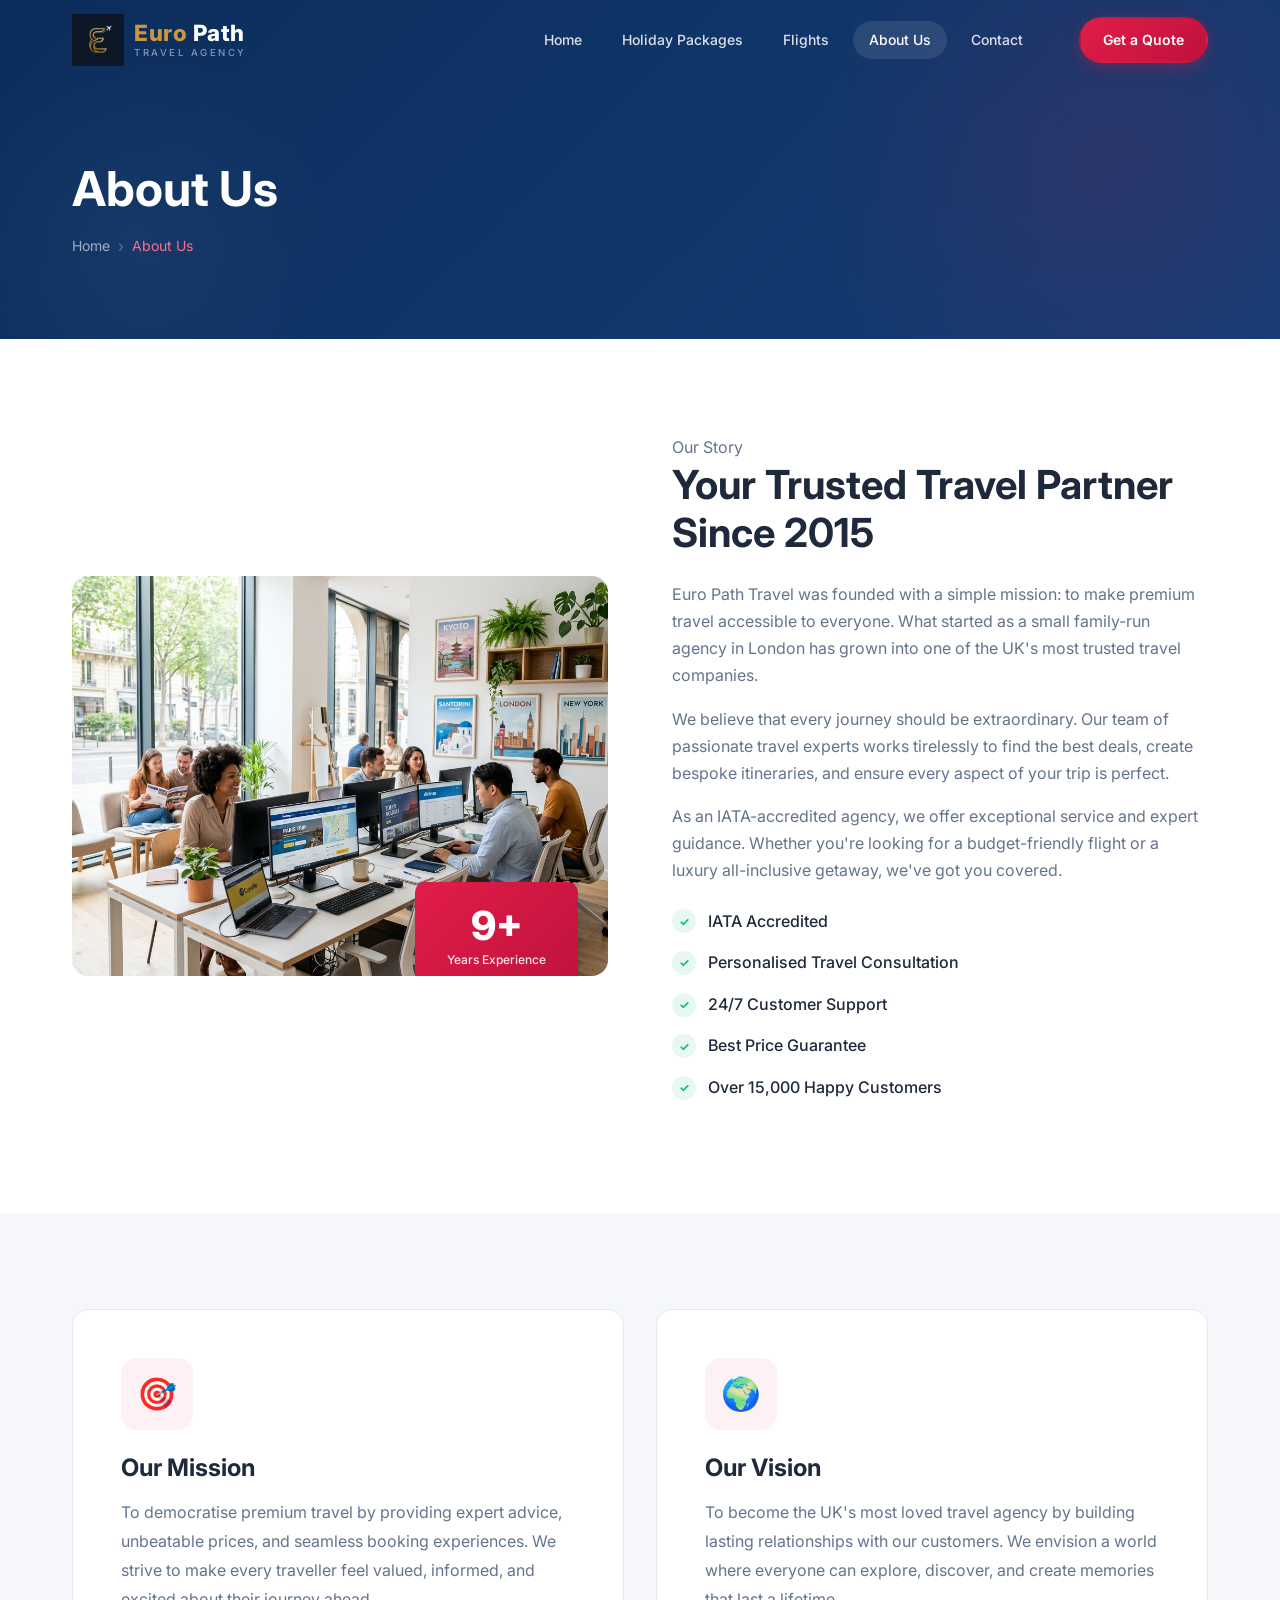
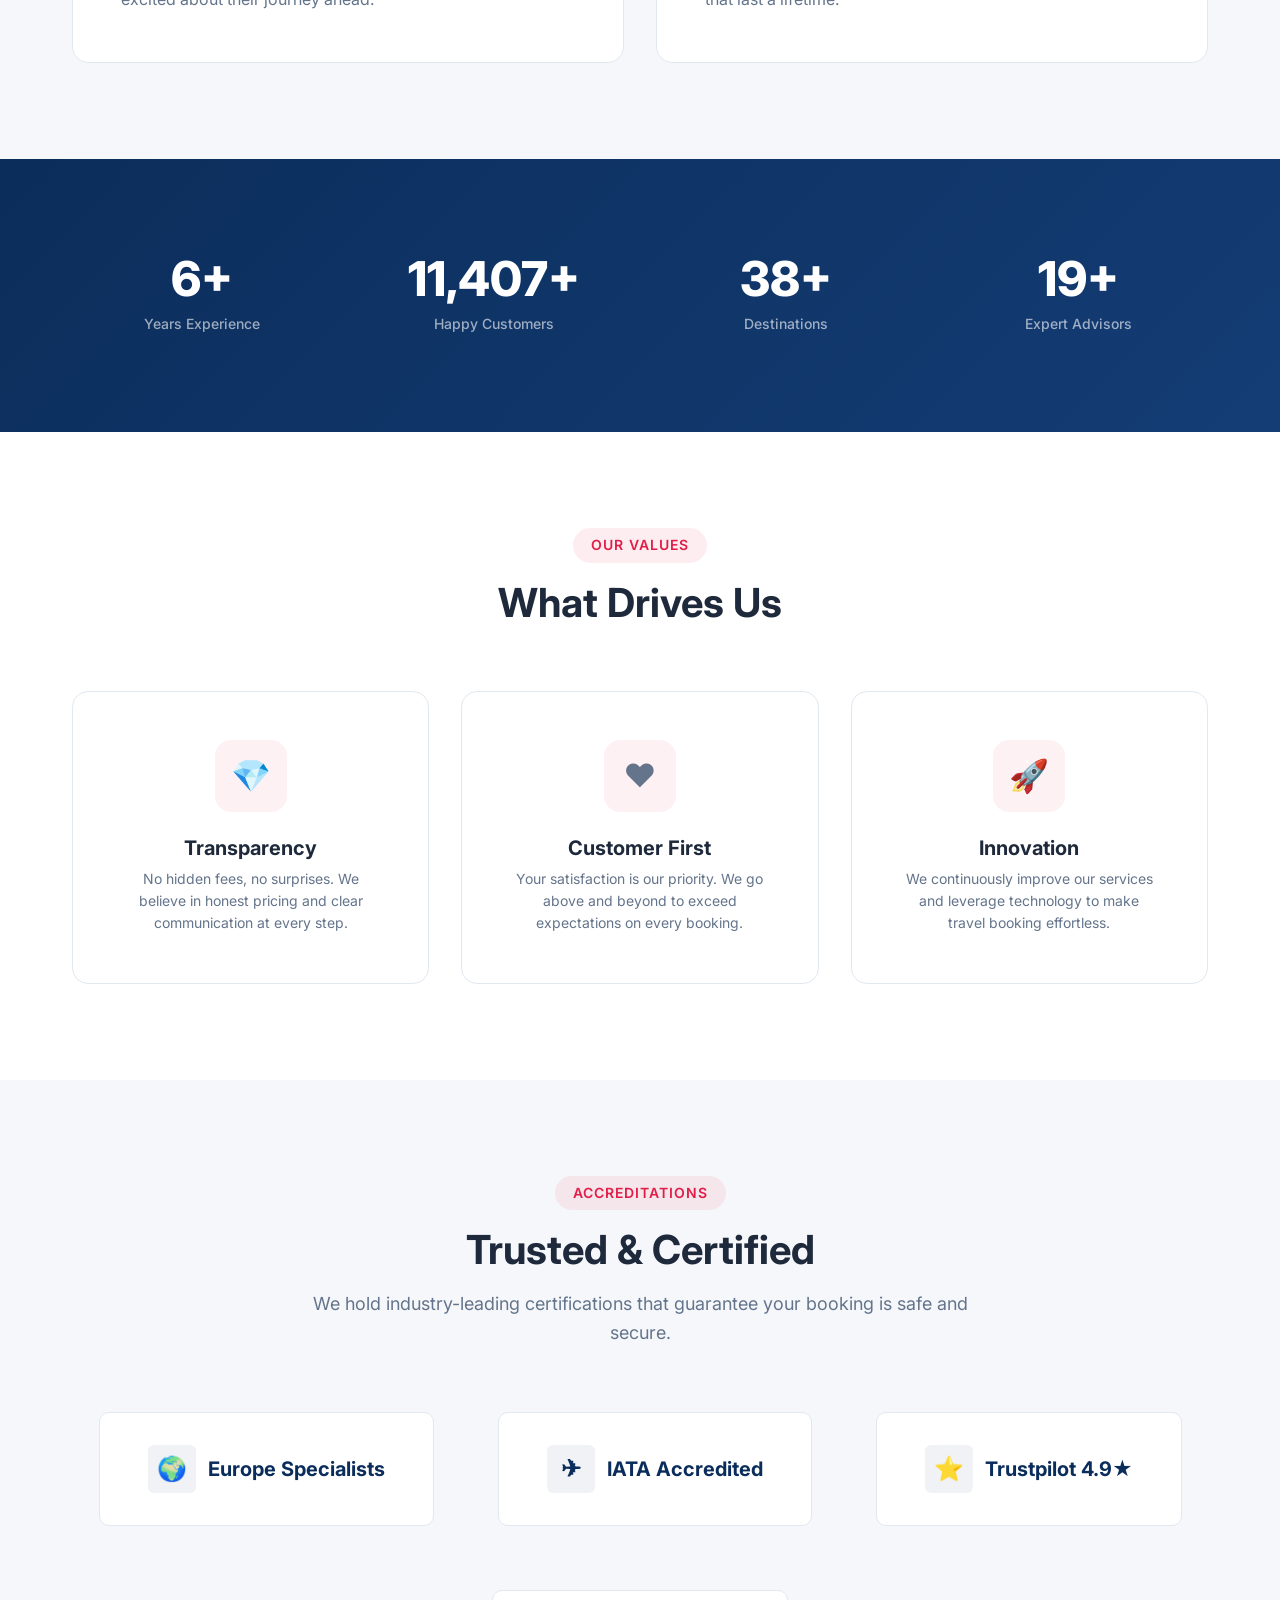
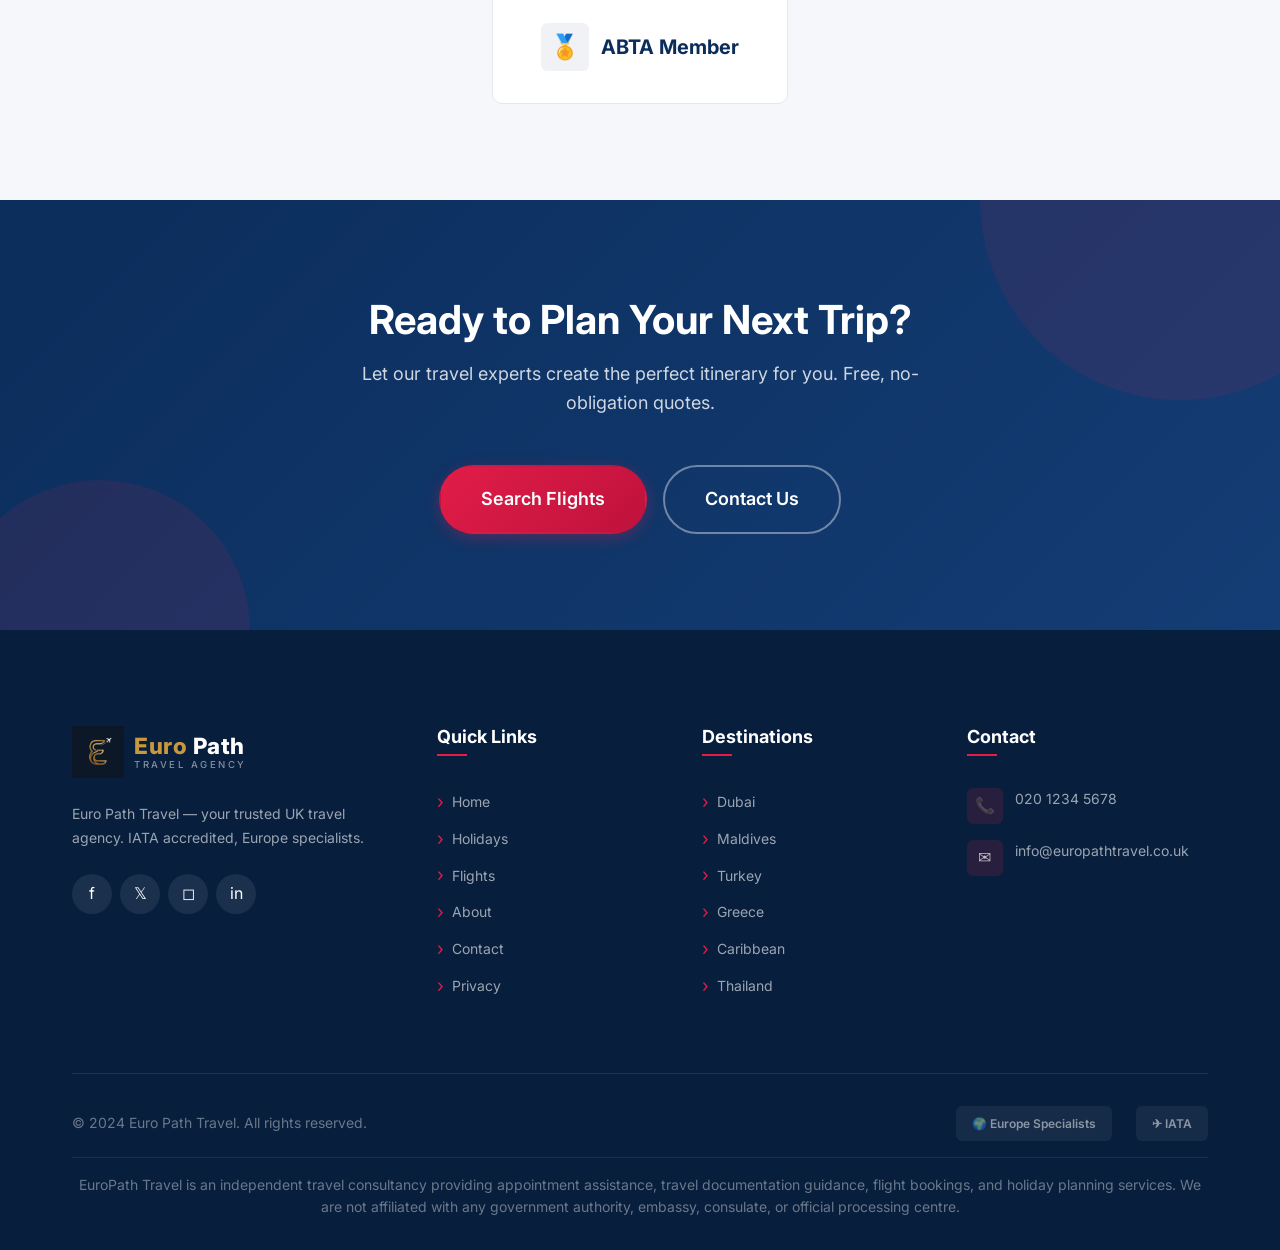
==== about.html @ a118d338 "Initial commit — EuroPath Travel website - European Schengen destination cards with downloaded image" ====
<!DOCTYPE html>
<html lang="en">
<head>
  <meta charset="UTF-8">
  <meta name="viewport" content="width=device-width, initial-scale=1.0">
  <title>About Us — Euro Path Travel | UK's Trusted Travel Agency</title>
  <meta name="description" content="Learn about Euro Path Travel — a UK-based travel agency dedicated to finding the best flights and holidays for our customers since 2015.">
  <meta property="og:title" content="About Euro Path Travel">
  <meta property="og:description" content="UK's trusted travel agency — expert advisors, unbeatable prices, your gateway to Europe.">
  <link rel="preconnect" href="https://fonts.googleapis.com">
  <link rel="preconnect" href="https://fonts.gstatic.com" crossorigin>
  <link href="https://fonts.googleapis.com/css2?family=Inter:wght@400;500;600;700;800&display=swap" rel="stylesheet">
  <link rel="icon" type="image/png" href="images/favicon.png">
  <link rel="apple-touch-icon" href="images/favicon.png">
  <link rel="stylesheet" href="css/style.css">
</head>
<body>

  <!-- Header -->
  <header class="header transparent" id="header">
    <div class="container">
      <div class="header-inner">
        <a href="index.html" class="logo"><img src="images/logo-white.png" alt="Euro Path Travel"><div class="logo-text"><span class="brand-name"><span class="gold">Euro</span> Path</span><span class="brand-tagline">Travel Agency</span></div></a>
        <nav class="nav">
          <div class="nav-links">
            <a href="index.html">Home</a><a href="holiday-packages.html">Holiday Packages</a>
            <a href="flights.html">Flights</a><a href="about.html" class="active">About Us</a><a href="contact.html">Contact</a>
          </div>
          <a href="flights.html" class="btn btn-primary btn-sm nav-cta">Get a Quote</a>
        </nav>
        <button class="hamburger" id="hamburger" aria-label="Toggle menu"><span></span><span></span><span></span></button>
      </div>
    </div>
  </header>
  <div class="mobile-nav-overlay" id="mobile-nav">
    <div class="mobile-nav">
      <a href="index.html">Home</a><a href="holiday-packages.html">Holiday Packages</a>
      <a href="flights.html">Flights</a><a href="about.html">About Us</a><a href="contact.html">Contact</a>
    </div>
  </div>

  <main>
    <section class="page-hero">
      <div class="container">
        <h1>About Us</h1>
        <div class="breadcrumb">
          <a href="index.html">Home</a><span class="separator">›</span><span class="current">About Us</span>
        </div>
      </div>
    </section>

    <!-- Company Story -->
    <section class="section">
      <div class="container">
        <div class="about-split">
          <div class="about-image reveal-left">
            <img src="images/about-team.png" alt="Euro Path Travel team in our London office" loading="lazy">
            <div class="about-image-badge">
              <span class="number">9+</span>
              <span class="text">Years Experience</span>
            </div>
          </div>
          <div class="about-text reveal-right">
            <span class="section-tag">Our Story</span>
            <h2>Your Trusted Travel Partner Since 2015</h2>
            <p>Euro Path Travel was founded with a simple mission: to make premium travel accessible to everyone. What started as a small family-run agency in London has grown into one of the UK's most trusted travel companies.</p>
            <p>We believe that every journey should be extraordinary. Our team of passionate travel experts works tirelessly to find the best deals, create bespoke itineraries, and ensure every aspect of your trip is perfect.</p>
            <p>As an IATA-accredited agency, we offer exceptional service and expert guidance. Whether you're looking for a budget-friendly flight or a luxury all-inclusive getaway, we've got you covered.</p>
            <ul class="about-list">
              <li>IATA Accredited</li>
              <li>Personalised Travel Consultation</li>
              <li>24/7 Customer Support</li>
              <li>Best Price Guarantee</li>
              <li>Over 15,000 Happy Customers</li>
            </ul>
          </div>
        </div>
      </div>
    </section>

    <!-- Mission & Vision -->
    <section class="section bg-light">
      <div class="container">
        <div class="grid grid-2 stagger-children">
          <div class="feature-card reveal" style="text-align:left;padding:var(--space-2xl);">
            <div class="feature-icon" style="margin:0 0 var(--space-lg) 0;">🎯</div>
            <h3 style="font-size:var(--fs-xl);margin-bottom:var(--space-md);">Our Mission</h3>
            <p style="font-size:var(--fs-base);line-height:1.8;">To democratise premium travel by providing expert advice, unbeatable prices, and seamless booking experiences. We strive to make every traveller feel valued, informed, and excited about their journey ahead.</p>
          </div>
          <div class="feature-card reveal" style="text-align:left;padding:var(--space-2xl);">
            <div class="feature-icon" style="margin:0 0 var(--space-lg) 0;">🌍</div>
            <h3 style="font-size:var(--fs-xl);margin-bottom:var(--space-md);">Our Vision</h3>
            <p style="font-size:var(--fs-base);line-height:1.8;">To become the UK's most loved travel agency by building lasting relationships with our customers. We envision a world where everyone can explore, discover, and create memories that last a lifetime.</p>
          </div>
        </div>
      </div>
    </section>

    <!-- Stats -->
    <section class="stats-section">
      <div class="container">
        <div class="stats-grid">
          <div class="stat-item reveal">
            <span class="stat-number" data-count="9" data-suffix="+">0</span>
            <span class="stat-label">Years Experience</span>
          </div>
          <div class="stat-item reveal">
            <span class="stat-number" data-count="15000" data-suffix="+">0</span>
            <span class="stat-label">Happy Customers</span>
          </div>
          <div class="stat-item reveal">
            <span class="stat-number" data-count="50" data-suffix="+">0</span>
            <span class="stat-label">Destinations</span>
          </div>
          <div class="stat-item reveal">
            <span class="stat-number" data-count="25" data-suffix="+">0</span>
            <span class="stat-label">Expert Advisors</span>
          </div>
        </div>
      </div>
    </section>

    <!-- Values -->
    <section class="section">
      <div class="container">
        <div class="section-header reveal">
          <span class="section-tag">Our Values</span>
          <h2>What Drives Us</h2>
        </div>
        <div class="grid grid-3 stagger-children">
          <div class="feature-card reveal">
            <div class="feature-icon">💎</div>
            <h3>Transparency</h3>
            <p>No hidden fees, no surprises. We believe in honest pricing and clear communication at every step.</p>
          </div>
          <div class="feature-card reveal">
            <div class="feature-icon">❤️</div>
            <h3>Customer First</h3>
            <p>Your satisfaction is our priority. We go above and beyond to exceed expectations on every booking.</p>
          </div>
          <div class="feature-card reveal">
            <div class="feature-icon">🚀</div>
            <h3>Innovation</h3>
            <p>We continuously improve our services and leverage technology to make travel booking effortless.</p>
          </div>
        </div>
      </div>
    </section>

    <!-- Accreditations -->
    <section class="section bg-light">
      <div class="container">
        <div class="section-header reveal">
          <span class="section-tag">Accreditations</span>
          <h2>Trusted & Certified</h2>
          <p>We hold industry-leading certifications that guarantee your booking is safe and secure.</p>
        </div>
        <div class="accreditations reveal">
          <div class="accreditation-item">
            <div class="accreditation-icon">🌍</div>
            Europe Specialists
          </div>
          <div class="accreditation-item">
            <div class="accreditation-icon">✈</div>
            IATA Accredited
          </div>
          <div class="accreditation-item">
            <div class="accreditation-icon">⭐</div>
            Trustpilot 4.9★
          </div>
          <div class="accreditation-item">
            <div class="accreditation-icon">🏅</div>
            ABTA Member
          </div>
        </div>
      </div>
    </section>

    <!-- CTA -->
    <section class="cta-banner">
      <div class="container">
        <h2 class="reveal">Ready to Plan Your Next Trip?</h2>
        <p class="reveal">Let our travel experts create the perfect itinerary for you. Free, no-obligation quotes.</p>
        <div class="reveal">
          <a href="flights.html" class="btn btn-primary btn-lg" style="margin-right:12px;">Search Flights</a>
          <a href="contact.html" class="btn btn-outline-white btn-lg">Contact Us</a>
        </div>
      </div>
    </section>
  </main>

  <!-- Footer -->
  <footer class="footer">
    <div class="container">
      <div class="footer-grid">
        <div class="footer-about">
          <a href="index.html" class="logo"><img src="images/logo-white.png" alt="Euro Path Travel"><div class="logo-text"><span class="brand-name"><span class="gold">Euro</span> Path</span><span class="brand-tagline">Travel Agency</span></div></a>
          <p>Euro Path Travel — your trusted UK travel agency. IATA accredited, Europe specialists.</p>
          <div class="footer-social"><a href="#">f</a><a href="#">𝕏</a><a href="#">◻</a><a href="#">in</a></div>
        </div>
        <div class="footer-col">
          <h4>Quick Links</h4>
          <ul class="footer-links"><li><a href="index.html">Home</a></li><li><a href="holiday-packages.html">Holidays</a></li><li><a href="flights.html">Flights</a></li><li><a href="about.html">About</a></li><li><a href="contact.html">Contact</a></li><li><a href="privacy.html">Privacy</a></li></ul>
        </div>
        <div class="footer-col">
          <h4>Destinations</h4>
          <ul class="footer-links"><li><a href="#">Dubai</a></li><li><a href="#">Maldives</a></li><li><a href="#">Turkey</a></li><li><a href="#">Greece</a></li><li><a href="#">Caribbean</a></li><li><a href="#">Thailand</a></li></ul>
        </div>
        <div class="footer-col">
          <h4>Contact</h4>
          <ul class="footer-contact">
            <li><span class="footer-contact-icon">📞</span><div><a href="tel:+442012345678" style="color:rgba(255,255,255,0.6);">020 1234 5678</a></div></li>
            <li><span class="footer-contact-icon">✉</span><div><a href="mailto:info@europathtravel.co.uk" style="color:rgba(255,255,255,0.6);">info@europathtravel.co.uk</a></div></li>
          </ul>
        </div>
      </div>
      <div class="footer-bottom"><p>© 2024 Euro Path Travel. All rights reserved.</p><div class="footer-badges"><span class="footer-badge">🌍 Europe Specialists</span><span class="footer-badge">✈ IATA</span></div><p class="footer-disclaimer">EuroPath Travel is an independent travel consultancy providing appointment assistance, travel documentation guidance, flight bookings, and holiday planning services. We are not affiliated with any government authority, embassy, consulate, or official processing centre.</p></div>
    </div>
  </footer>
  <button class="back-to-top" id="back-to-top" aria-label="Back to top">↑</button>
  <script src="js/main.js"></script>
</body>
</html>
---- css/style.css ----
/* ==========================================================================
   EURO PATH TRAVEL — Design System & Styles
   ========================================================================== */

/* ---------- CSS Custom Properties (Design Tokens) ---------- */
:root {
  /* Colors */
  --primary: #0B2D5B;
  --primary-light: #143d75;
  --primary-dark: #071e3d;
  --secondary: #E11D48;
  --secondary-light: #FB7185;
  --secondary-dark: #BE123C;
  --gold: #C8973E;
  --gold-light: #D4A94E;
  --accent-bg: #F5F7FA;
  --white: #FFFFFF;
  --dark: #1E293B;
  --body-text: #64748B;
  --border: #E2E8F0;
  --success: #10B981;
  --warning: #F59E0B;
  
  /* Gradients */
  --gradient-primary: linear-gradient(135deg, #0B2D5B 0%, #143d75 100%);
  --gradient-hero: linear-gradient(135deg, rgba(11,45,91,0.92) 0%, rgba(11,45,91,0.75) 50%, rgba(225,29,72,0.4) 100%);
  --gradient-cta: linear-gradient(135deg, #E11D48 0%, #BE123C 100%);
  --gradient-card: linear-gradient(180deg, transparent 0%, rgba(11,45,91,0.85) 100%);
  
  /* Typography */
  --font: 'Inter', -apple-system, BlinkMacSystemFont, 'Segoe UI', sans-serif;
  --fs-xs: 0.75rem;
  --fs-sm: 0.875rem;
  --fs-base: 1rem;
  --fs-md: 1.125rem;
  --fs-lg: 1.25rem;
  --fs-xl: 1.5rem;
  --fs-2xl: 2rem;
  --fs-3xl: 2.5rem;
  --fs-4xl: 3rem;
  --fs-5xl: 3.5rem;
  
  /* Spacing */
  --space-xs: 0.25rem;
  --space-sm: 0.5rem;
  --space-md: 1rem;
  --space-lg: 1.5rem;
  --space-xl: 2rem;
  --space-2xl: 3rem;
  --space-3xl: 4rem;
  --space-4xl: 6rem;
  
  /* Borders & Shadows */
  --radius-sm: 6px;
  --radius-md: 10px;
  --radius-lg: 16px;
  --radius-xl: 24px;
  --radius-full: 50px;
  --shadow-sm: 0 1px 3px rgba(11,45,91,0.08);
  --shadow-md: 0 4px 12px rgba(11,45,91,0.1);
  --shadow-lg: 0 8px 30px rgba(11,45,91,0.12);
  --shadow-xl: 0 16px 48px rgba(11,45,91,0.16);
  --shadow-card: 0 4px 20px rgba(11,45,91,0.08);
  --shadow-card-hover: 0 12px 36px rgba(11,45,91,0.15);
  
  /* Transitions */
  --transition-fast: 0.2s ease;
  --transition-base: 0.3s ease;
  --transition-slow: 0.5s ease;
  
  /* Layout */
  --container: 1200px;
  --header-h: 80px;
}

/* ---------- Reset & Base ---------- */
*, *::before, *::after {
  margin: 0;
  padding: 0;
  box-sizing: border-box;
}

html {
  scroll-behavior: smooth;
  -webkit-text-size-adjust: 100%;
}

body {
  font-family: var(--font);
  font-size: var(--fs-base);
  line-height: 1.6;
  color: var(--body-text);
  background: var(--white);
  overflow-x: hidden;
  -webkit-font-smoothing: antialiased;
  -moz-osx-font-smoothing: grayscale;
}

img {
  max-width: 100%;
  height: auto;
  display: block;
}

a {
  text-decoration: none;
  color: inherit;
  transition: color var(--transition-fast);
}

ul, ol { list-style: none; }

button, input, textarea, select {
  font-family: var(--font);
  font-size: var(--fs-base);
  border: none;
  outline: none;
  background: none;
}

button { cursor: pointer; }

h1, h2, h3, h4, h5, h6 {
  color: var(--dark);
  font-weight: 700;
  line-height: 1.2;
}

h1 { font-size: var(--fs-5xl); }
h2 { font-size: var(--fs-3xl); }
h3 { font-size: var(--fs-xl); }
h4 { font-size: var(--fs-lg); }

p { margin-bottom: var(--space-md); }

/* ---------- Utility Classes ---------- */
.container {
  width: 100%;
  max-width: var(--container);
  margin: 0 auto;
  padding: 0 var(--space-xl);
}

.section {
  padding: var(--space-4xl) 0;
}

.section-sm {
  padding: var(--space-3xl) 0;
}

.section-header {
  text-align: center;
  max-width: 680px;
  margin: 0 auto var(--space-3xl);
}

.section-header .section-tag {
  display: inline-block;
  background: rgba(225,29,72,0.08);
  color: var(--secondary);
  font-weight: 600;
  font-size: var(--fs-sm);
  padding: 6px 18px;
  border-radius: var(--radius-full);
  margin-bottom: var(--space-md);
  text-transform: uppercase;
  letter-spacing: 1px;
}

.section-header h2 {
  margin-bottom: var(--space-md);
}

.section-header p {
  color: var(--body-text);
  font-size: var(--fs-md);
}

.bg-light { background: var(--accent-bg); }
.bg-primary { background: var(--primary); }
.bg-dark { background: var(--primary-dark); }

.text-white { color: var(--white) !important; }
.text-white h2, .text-white h3, .text-white h4 { color: var(--white) !important; }
.text-white p { color: rgba(255,255,255,0.8) !important; }

.grid { display: grid; gap: var(--space-xl); }
.grid-2 { grid-template-columns: repeat(2, 1fr); }
.grid-3 { grid-template-columns: repeat(3, 1fr); }
.grid-4 { grid-template-columns: repeat(4, 1fr); }

/* ---------- Buttons ---------- */
.btn {
  display: inline-flex;
  align-items: center;
  justify-content: center;
  gap: 8px;
  padding: 14px 32px;
  font-weight: 600;
  font-size: var(--fs-base);
  border-radius: var(--radius-full);
  transition: all var(--transition-base);
  cursor: pointer;
  border: 2px solid transparent;
  white-space: nowrap;
}

.btn-primary {
  background: var(--gradient-cta);
  color: var(--white);
  box-shadow: 0 4px 15px rgba(225,29,72,0.3);
}

.btn-primary:hover {
  transform: translateY(-2px);
  box-shadow: 0 8px 25px rgba(225,29,72,0.4);
}

.btn-secondary {
  background: var(--white);
  color: var(--primary);
  border-color: var(--white);
}

.btn-secondary:hover {
  background: transparent;
  color: var(--white);
}

.btn-outline {
  background: transparent;
  color: var(--primary);
  border-color: var(--primary);
}

.btn-outline:hover {
  background: var(--primary);
  color: var(--white);
}

.btn-outline-white {
  background: transparent;
  color: var(--white);
  border-color: rgba(255,255,255,0.4);
}

.btn-outline-white:hover {
  background: var(--white);
  color: var(--primary);
}

.btn-sm {
  padding: 10px 22px;
  font-size: var(--fs-sm);
}

.btn-lg {
  padding: 18px 40px;
  font-size: var(--fs-md);
}

.btn-icon {
  width: 48px;
  height: 48px;
  padding: 0;
  border-radius: 50%;
}

/* ---------- Header / Navigation ---------- */
.header {
  position: fixed;
  top: 0;
  left: 0;
  right: 0;
  z-index: 1000;
  transition: all var(--transition-base);
  height: var(--header-h);
}

.header-inner {
  display: flex;
  align-items: center;
  justify-content: space-between;
  height: var(--header-h);
}

.header.transparent {
  background: transparent;
}

.header.scrolled {
  background: rgba(11,45,91,0.97);
  backdrop-filter: blur(12px);
  box-shadow: 0 2px 20px rgba(0,0,0,0.15);
}

.logo {
  display: flex;
  align-items: center;
  gap: 10px;
  z-index: 1001;
  text-decoration: none;
}

.logo img {
  height: 52px;
  width: auto;
  object-fit: contain;
  transition: all var(--transition-fast);
}

.logo-text {
  display: flex;
  flex-direction: column;
  line-height: 1.1;
}

.logo-text .brand-name {
  font-size: 1.4rem;
  font-weight: 800;
  letter-spacing: 0.5px;
  color: var(--white);
}

.logo-text .brand-name .gold {
  color: var(--gold);
}

.logo-text .brand-tagline {
  font-size: 0.6rem;
  font-weight: 500;
  text-transform: uppercase;
  letter-spacing: 2.5px;
  color: rgba(255,255,255,0.5);
  margin-top: 2px;
}

.logo-icon {
  width: 42px;
  height: 42px;
  background: var(--gradient-cta);
  border-radius: var(--radius-md);
  display: flex;
  align-items: center;
  justify-content: center;
  font-size: 20px;
}

.logo span {
  color: var(--secondary-light);
}

.nav {
  display: flex;
  align-items: center;
  gap: 32px;
}

.nav-links {
  display: flex;
  align-items: center;
  gap: 8px;
}

.nav-links a {
  color: rgba(255,255,255,0.85);
  font-weight: 500;
  font-size: var(--fs-sm);
  padding: 8px 16px;
  border-radius: var(--radius-full);
  transition: all var(--transition-fast);
  position: relative;
}

.nav-links a:hover,
.nav-links a.active {
  color: var(--white);
  background: rgba(255,255,255,0.1);
}

.nav-cta {
  margin-left: 8px;
}

.hamburger {
  display: none;
  flex-direction: column;
  gap: 5px;
  cursor: pointer;
  z-index: 1001;
  background: none;
  border: none;
  padding: 8px;
}

.hamburger span {
  display: block;
  width: 26px;
  height: 2.5px;
  background: var(--white);
  border-radius: 3px;
  transition: all var(--transition-base);
}

.hamburger.active span:nth-child(1) {
  transform: rotate(45deg) translate(5px, 5px);
}

.hamburger.active span:nth-child(2) {
  opacity: 0;
}

.hamburger.active span:nth-child(3) {
  transform: rotate(-45deg) translate(5px, -5px);
}

/* Mobile Nav Overlay */
.mobile-nav-overlay {
  display: none;
  position: fixed;
  inset: 0;
  background: rgba(7,30,61,0.97);
  backdrop-filter: blur(10px);
  z-index: 999;
  opacity: 0;
  transition: opacity var(--transition-base);
}

.mobile-nav-overlay.active {
  opacity: 1;
}

.mobile-nav {
  display: flex;
  flex-direction: column;
  align-items: center;
  justify-content: center;
  height: 100%;
  gap: 12px;
}

.mobile-nav a {
  color: var(--white);
  font-size: var(--fs-xl);
  font-weight: 600;
  padding: 12px 24px;
  border-radius: var(--radius-md);
  transition: all var(--transition-fast);
}

.mobile-nav a:hover {
  background: rgba(255,255,255,0.1);
  color: var(--secondary-light);
}

/* ---------- Hero Section ---------- */
.hero {
  position: relative;
  min-height: 100vh;
  display: flex;
  align-items: center;
  overflow: hidden;
  background: var(--primary-dark);
}

.hero-bg {
  position: absolute;
  inset: 0;
  z-index: 0;
}

.hero-bg img {
  width: 100%;
  height: 100%;
  object-fit: cover;
}

.hero-overlay {
  position: absolute;
  inset: 0;
  background: var(--gradient-hero);
  z-index: 1;
}

.hero-content {
  position: relative;
  z-index: 2;
  display: flex;
  align-items: center;
  gap: var(--space-3xl);
  padding-top: var(--header-h);
  min-height: 100vh;
}

.hero-text {
  flex: 1;
  max-width: 620px;
}

.hero-badge {
  display: inline-flex;
  align-items: center;
  gap: 8px;
  background: rgba(255,255,255,0.12);
  backdrop-filter: blur(8px);
  color: var(--white);
  padding: 8px 20px;
  border-radius: var(--radius-full);
  font-size: var(--fs-sm);
  font-weight: 500;
  margin-bottom: var(--space-xl);
  border: 1px solid rgba(255,255,255,0.15);
}

.hero-badge span {
  color: var(--secondary-light);
}

.hero h1 {
  color: var(--white);
  font-size: clamp(2.5rem, 5vw, 3.8rem);
  line-height: 1.15;
  margin-bottom: var(--space-lg);
  font-weight: 800;
}

.hero h1 .highlight {
  background: var(--gradient-cta);
  -webkit-background-clip: text;
  -webkit-text-fill-color: transparent;
  background-clip: text;
}

.hero-desc {
  color: rgba(255,255,255,0.8);
  font-size: var(--fs-md);
  line-height: 1.7;
  margin-bottom: var(--space-2xl);
  max-width: 520px;
}

.hero-buttons {
  display: flex;
  gap: var(--space-md);
  flex-wrap: wrap;
  margin-bottom: var(--space-3xl);
}

.hero-stats {
  display: flex;
  gap: var(--space-2xl);
}

.hero-stat {
  text-align: center;
}

.hero-stat .number {
  display: block;
  color: var(--white);
  font-size: var(--fs-2xl);
  font-weight: 800;
}

.hero-stat .label {
  color: rgba(255,255,255,0.6);
  font-size: var(--fs-sm);
  font-weight: 500;
}

/* Hero Search Widget */
.hero-search {
  flex: 0 0 420px;
  background: var(--white);
  border-radius: var(--radius-lg);
  box-shadow: var(--shadow-xl);
  overflow: hidden;
}

.search-tabs {
  display: flex;
  background: var(--accent-bg);
}

.search-tab {
  flex: 1;
  padding: 16px;
  text-align: center;
  font-weight: 600;
  font-size: var(--fs-sm);
  color: var(--body-text);
  cursor: pointer;
  transition: all var(--transition-fast);
  border-bottom: 3px solid transparent;
}

.search-tab.active {
  background: var(--white);
  color: var(--secondary);
  border-bottom-color: var(--secondary);
}

.search-tab:hover:not(.active) {
  color: var(--dark);
}

.search-form-widget {
  padding: var(--space-xl);
}

.search-form-widget .form-group {
  margin-bottom: var(--space-md);
}

.search-form-widget label {
  display: block;
  font-size: var(--fs-sm);
  font-weight: 600;
  color: var(--dark);
  margin-bottom: 6px;
}

.search-form-widget input,
.search-form-widget select {
  width: 100%;
  padding: 12px 16px;
  border: 1.5px solid var(--border);
  border-radius: var(--radius-sm);
  font-size: var(--fs-sm);
  transition: border-color var(--transition-fast);
  color: var(--dark);
  background: var(--white);
}

.search-form-widget input:focus,
.search-form-widget select:focus {
  border-color: var(--secondary);
  box-shadow: 0 0 0 3px rgba(225,29,72,0.1);
}

.search-form-widget .btn {
  width: 100%;
  margin-top: 8px;
}

.form-row {
  display: grid;
  grid-template-columns: 1fr 1fr;
  gap: var(--space-md);
}

/* ---------- Hero Centered Variant ---------- */
.hero-content--centered {
  justify-content: center;
  text-align: center;
}

.hero-text--centered {
  max-width: 800px;
  margin: 0 auto;
}

.hero-text--centered .hero-desc {
  max-width: 640px;
  margin-left: auto;
  margin-right: auto;
}

.hero-text--centered .hero-buttons {
  justify-content: center;
}

.hero-text--centered .hero-stats {
  justify-content: center;
}

.hero-text--centered .hero-badge {
  margin-left: auto;
  margin-right: auto;
}

/* ---------- Service Cards ---------- */
.service-card {
  background: var(--white);
  border-radius: var(--radius-lg);
  padding: var(--space-2xl) var(--space-xl);
  text-align: center;
  box-shadow: var(--shadow-card);
  transition: all var(--transition-base);
  border: 1.5px solid transparent;
}

.service-card:hover {
  transform: translateY(-6px);
  box-shadow: var(--shadow-card-hover);
  border-color: var(--border);
}

.service-card--featured {
  border-color: var(--primary);
  box-shadow: var(--shadow-lg);
  position: relative;
}

.service-card--featured::before {
  content: 'Most Popular';
  position: absolute;
  top: -12px;
  left: 50%;
  transform: translateX(-50%);
  background: var(--gradient-cta);
  color: var(--white);
  font-size: var(--fs-xs);
  font-weight: 600;
  padding: 4px 16px;
  border-radius: var(--radius-full);
  text-transform: uppercase;
  letter-spacing: 0.5px;
}

.service-icon {
  width: 64px;
  height: 64px;
  border-radius: var(--radius-md);
  display: flex;
  align-items: center;
  justify-content: center;
  margin: 0 auto var(--space-lg);
  transition: transform var(--transition-base);
}

.service-card:hover .service-icon {
  transform: scale(1.1);
}

.service-icon--blue {
  background: rgba(59, 130, 246, 0.1);
  color: #3B82F6;
}
.service-icon--blue svg { stroke: #3B82F6; }

.service-icon--gold {
  background: rgba(217, 170, 78, 0.12);
  color: #D9AA4E;
}
.service-icon--gold svg { stroke: #D9AA4E; }

.service-icon--amber {
  background: rgba(245, 158, 11, 0.1);
  color: #F59E0B;
}
.service-icon--amber svg { stroke: #F59E0B; }

.service-icon--teal {
  background: rgba(20, 184, 166, 0.1);
  color: #14B8A6;
}
.service-icon--teal svg { stroke: #14B8A6; }

.service-icon--purple {
  background: rgba(139, 92, 246, 0.1);
  color: #8B5CF6;
}
.service-icon--purple svg { stroke: #8B5CF6; }

.service-icon--green {
  background: rgba(16, 185, 129, 0.1);
  color: #10B981;
}
.service-icon--green svg { stroke: #10B981; }

.service-card h3 {
  font-size: var(--fs-lg);
  margin-bottom: var(--space-sm);
  color: var(--dark);
}

.service-card p {
  color: var(--body-text);
  font-size: var(--fs-sm);
  line-height: 1.6;
  margin: 0;
}

/* ---------- How It Works Steps ---------- */
.steps-container {
  display: flex;
  align-items: flex-start;
  justify-content: space-between;
  gap: var(--space-xl);
  position: relative;
  max-width: 960px;
  margin: 0 auto;
  padding-top: var(--space-xl);
}

.steps-line {
  position: absolute;
  top: calc(var(--space-xl) + 28px);
  left: 60px;
  right: 60px;
  height: 3px;
  background: var(--border);
  z-index: 0;
}

.steps-line::after {
  content: '';
  position: absolute;
  top: 0;
  left: 0;
  width: 100%;
  height: 100%;
  background: var(--gradient-primary);
  border-radius: 3px;
}

.step-item {
  flex: 1;
  text-align: center;
  position: relative;
  z-index: 1;
}

.step-number {
  width: 56px;
  height: 56px;
  border-radius: 50%;
  background: var(--primary);
  color: var(--white);
  font-size: var(--fs-xl);
  font-weight: 800;
  display: flex;
  align-items: center;
  justify-content: center;
  margin: 0 auto var(--space-lg);
  box-shadow: 0 4px 15px rgba(11,45,91,0.25);
  transition: all var(--transition-base);
}

.step-item:hover .step-number {
  background: var(--secondary);
  transform: scale(1.1);
  box-shadow: 0 6px 20px rgba(225,29,72,0.3);
}

.step-item h4 {
  font-size: var(--fs-base);
  font-weight: 700;
  color: var(--dark);
  margin-bottom: 6px;
}

.step-item p {
  font-size: var(--fs-sm);
  color: var(--body-text);
  line-height: 1.5;
  margin: 0;
  max-width: 180px;
  margin-left: auto;
  margin-right: auto;
}

/* ---------- Trust Bar ---------- */
.trust-bar {
  background: var(--white);
  padding: var(--space-xl) 0;
  border-bottom: 1px solid var(--border);
  position: relative;
  z-index: 5;
}

.trust-bar-inner {
  display: flex;
  align-items: center;
  justify-content: space-between;
  flex-wrap: wrap;
  gap: var(--space-xl);
}

.trust-item {
  display: flex;
  align-items: center;
  gap: 12px;
  flex: 1;
  min-width: 200px;
  justify-content: center;
}

.trust-icon {
  width: 52px;
  height: 52px;
  background: rgba(225,29,72,0.06);
  border-radius: var(--radius-md);
  display: flex;
  align-items: center;
  justify-content: center;
  font-size: 24px;
  flex-shrink: 0;
}

.trust-item h4 {
  font-size: var(--fs-lg);
  font-weight: 800;
  color: var(--primary);
  margin-bottom: 2px;
}

.trust-item p {
  font-size: var(--fs-xs);
  color: var(--body-text);
  margin: 0;
  text-transform: uppercase;
  letter-spacing: 0.5px;
  font-weight: 500;
}

/* ---------- Quick Enquiry ---------- */
.quick-enquiry {
  background: var(--primary);
  padding: var(--space-2xl) 0;
  position: relative;
  overflow: hidden;
}

.quick-enquiry::before {
  content: '';
  position: absolute;
  top: -50%;
  right: -20%;
  width: 500px;
  height: 500px;
  background: radial-gradient(circle, rgba(225,29,72,0.15) 0%, transparent 70%);
  border-radius: 50%;
}

.quick-enquiry-inner {
  display: flex;
  align-items: center;
  gap: var(--space-3xl);
  position: relative;
  z-index: 1;
}

.quick-enquiry-text {
  flex: 1;
}

.quick-enquiry-text h2 {
  color: var(--white);
  font-size: var(--fs-2xl);
  margin-bottom: var(--space-sm);
}

.quick-enquiry-text p {
  color: rgba(255,255,255,0.7);
  margin: 0;
}

.quick-enquiry-form {
  flex: 1.2;
  display: flex;
  gap: var(--space-md);
  flex-wrap: wrap;
}

.quick-enquiry-form input {
  flex: 1;
  min-width: 180px;
  padding: 14px 18px;
  border-radius: var(--radius-sm);
  border: 1.5px solid rgba(255,255,255,0.2);
  background: rgba(255,255,255,0.08);
  color: var(--white);
  font-size: var(--fs-sm);
  backdrop-filter: blur(4px);
}

.quick-enquiry-form input::placeholder {
  color: rgba(255,255,255,0.5);
}

.quick-enquiry-form input:focus {
  border-color: var(--secondary);
  background: rgba(255,255,255,0.12);
}

/* ---------- Destination Cards ---------- */
.dest-card {
  position: relative;
  border-radius: var(--radius-lg);
  overflow: hidden;
  aspect-ratio: 3/4;
  cursor: pointer;
  transition: all var(--transition-base);
}

.dest-card:hover {
  transform: translateY(-8px);
  box-shadow: var(--shadow-xl);
}

.dest-card img {
  width: 100%;
  height: 100%;
  object-fit: cover;
  transition: transform var(--transition-slow);
}

.dest-card:hover img {
  transform: scale(1.08);
}

.dest-card-overlay {
  position: absolute;
  inset: 0;
  background: var(--gradient-card);
  display: flex;
  flex-direction: column;
  justify-content: flex-end;
  padding: var(--space-xl);
}

.dest-card h3 {
  color: var(--white);
  font-size: var(--fs-xl);
  margin-bottom: 4px;
}

.dest-card .dest-desc {
  color: rgba(255,255,255,0.8);
  font-size: var(--fs-sm);
  margin-bottom: var(--space-sm);
  line-height: 1.4;
}

.dest-card .price {
  color: var(--secondary-light);
  font-size: var(--fs-md);
  font-weight: 600;
  margin-bottom: var(--space-md);
}

.dest-card .price small {
  color: rgba(255,255,255,0.6);
  font-size: var(--fs-xs);
  font-weight: 400;
}

.dest-card .btn {
  opacity: 0;
  transform: translateY(10px);
  transition: all var(--transition-base);
}

.dest-card:hover .btn {
  opacity: 1;
  transform: translateY(0);
}

/* ---------- Why Choose Us ---------- */
.feature-card {
  background: var(--white);
  padding: var(--space-2xl);
  border-radius: var(--radius-lg);
  text-align: center;
  transition: all var(--transition-base);
  border: 1px solid var(--border);
}

.feature-card:hover {
  transform: translateY(-6px);
  box-shadow: var(--shadow-card-hover);
  border-color: transparent;
}

.feature-icon {
  width: 72px;
  height: 72px;
  background: rgba(225,29,72,0.06);
  border-radius: var(--radius-lg);
  display: flex;
  align-items: center;
  justify-content: center;
  font-size: 32px;
  margin: 0 auto var(--space-lg);
  transition: all var(--transition-base);
}

.feature-card:hover .feature-icon {
  background: var(--gradient-cta);
  transform: rotateY(180deg);
}

.feature-card:hover .feature-icon svg {
  filter: brightness(0) invert(1);
}

.feature-card h3 {
  font-size: var(--fs-lg);
  margin-bottom: var(--space-sm);
}

.feature-card p {
  color: var(--body-text);
  font-size: var(--fs-sm);
  margin: 0;
  line-height: 1.6;
}

/* ---------- Package Cards ---------- */
.package-card {
  background: var(--white);
  border-radius: var(--radius-lg);
  overflow: hidden;
  box-shadow: var(--shadow-card);
  transition: all var(--transition-base);
}

.package-card:hover {
  transform: translateY(-6px);
  box-shadow: var(--shadow-card-hover);
}

.package-img {
  position: relative;
  height: 220px;
  overflow: hidden;
}

.package-img img {
  width: 100%;
  height: 100%;
  object-fit: cover;
  transition: transform var(--transition-slow);
}

.package-card:hover .package-img img {
  transform: scale(1.06);
}

.package-badge {
  position: absolute;
  top: 16px;
  left: 16px;
  background: var(--gradient-cta);
  color: var(--white);
  padding: 6px 14px;
  border-radius: var(--radius-full);
  font-size: var(--fs-xs);
  font-weight: 600;
}

.package-body {
  padding: var(--space-xl);
}

.package-meta {
  display: flex;
  gap: var(--space-md);
  margin-bottom: var(--space-md);
}

.package-meta-item {
  display: flex;
  align-items: center;
  gap: 6px;
  font-size: var(--fs-sm);
  color: var(--body-text);
}

.package-body h3 {
  font-size: var(--fs-lg);
  margin-bottom: var(--space-sm);
}

.package-body > p {
  font-size: var(--fs-sm);
  color: var(--body-text);
  margin-bottom: var(--space-lg);
  display: -webkit-box;
  -webkit-line-clamp: 2;
  -webkit-box-orient: vertical;
  overflow: hidden;
}

.package-footer {
  display: flex;
  align-items: center;
  justify-content: space-between;
  padding-top: var(--space-md);
  border-top: 1px solid var(--border);
}

.package-price {
  font-size: var(--fs-xl);
  font-weight: 800;
  color: var(--secondary);
}

.package-price small {
  font-size: var(--fs-xs);
  font-weight: 400;
  color: var(--body-text);
  display: block;
}

/* ---------- Testimonials ---------- */
.testimonial-slider {
  overflow: hidden;
  position: relative;
}

.testimonial-track {
  display: flex;
  gap: var(--space-xl);
  transition: transform 0.6s ease;
}

.testimonial-card {
  flex: 0 0 calc(33.333% - var(--space-xl));
  background: var(--white);
  border-radius: var(--radius-lg);
  padding: var(--space-2xl);
  box-shadow: var(--shadow-card);
  border: 1px solid var(--border);
}

.testimonial-stars {
  display: flex;
  gap: 4px;
  margin-bottom: var(--space-md);
  color: var(--warning);
  font-size: 18px;
}

.testimonial-text {
  font-size: var(--fs-base);
  color: var(--dark);
  line-height: 1.7;
  margin-bottom: var(--space-lg);
  font-style: italic;
}

.testimonial-author {
  display: flex;
  align-items: center;
  gap: 12px;
}

.testimonial-avatar {
  width: 48px;
  height: 48px;
  border-radius: 50%;
  background: var(--gradient-cta);
  display: flex;
  align-items: center;
  justify-content: center;
  color: var(--white);
  font-weight: 700;
  font-size: var(--fs-md);
}

.testimonial-author h4 {
  font-size: var(--fs-sm);
  margin-bottom: 2px;
}

.testimonial-author p {
  font-size: var(--fs-xs);
  color: var(--body-text);
  margin: 0;
}

.testimonial-controls {
  display: flex;
  justify-content: center;
  gap: var(--space-md);
  margin-top: var(--space-2xl);
}

.testimonial-controls button {
  width: 48px;
  height: 48px;
  border-radius: 50%;
  border: 2px solid var(--border);
  display: flex;
  align-items: center;
  justify-content: center;
  color: var(--primary);
  transition: all var(--transition-fast);
  background: var(--white);
}

.testimonial-controls button:hover {
  background: var(--primary);
  color: var(--white);
  border-color: var(--primary);
}

/* ---------- FAQ ---------- */
.faq-item {
  background: var(--white);
  border: 1px solid var(--border);
  border-radius: var(--radius-md);
  margin-bottom: var(--space-md);
  overflow: hidden;
  transition: all var(--transition-fast);
}

.faq-item:hover {
  border-color: rgba(225,29,72,0.3);
}

.faq-item.active {
  border-color: var(--secondary);
  box-shadow: 0 4px 16px rgba(225,29,72,0.08);
}

.faq-question {
  display: flex;
  align-items: center;
  justify-content: space-between;
  padding: var(--space-lg) var(--space-xl);
  cursor: pointer;
  font-weight: 600;
  color: var(--dark);
  gap: var(--space-md);
}

.faq-question:hover {
  color: var(--secondary);
}

.faq-toggle {
  width: 32px;
  height: 32px;
  border-radius: 50%;
  background: var(--accent-bg);
  display: flex;
  align-items: center;
  justify-content: center;
  flex-shrink: 0;
  transition: all var(--transition-base);
  font-size: 18px;
  color: var(--primary);
}

.faq-item.active .faq-toggle {
  background: var(--gradient-cta);
  color: var(--white);
  transform: rotate(45deg);
}

.faq-answer {
  max-height: 0;
  overflow: hidden;
  transition: max-height 0.4s ease, padding 0.4s ease;
}

.faq-answer-inner {
  padding: 0 var(--space-xl) var(--space-xl);
  color: var(--body-text);
  line-height: 1.7;
}

.faq-item.active .faq-answer {
  max-height: 300px;
}

/* ---------- CTA Banner ---------- */
.cta-banner {
  background: var(--gradient-primary);
  padding: var(--space-4xl) 0;
  text-align: center;
  position: relative;
  overflow: hidden;
}

.cta-banner::before,
.cta-banner::after {
  content: '';
  position: absolute;
  border-radius: 50%;
  background: rgba(225,29,72,0.1);
}

.cta-banner::before {
  width: 400px;
  height: 400px;
  top: -200px;
  right: -100px;
}

.cta-banner::after {
  width: 300px;
  height: 300px;
  bottom: -150px;
  left: -50px;
}

.cta-banner h2 {
  color: var(--white);
  font-size: var(--fs-3xl);
  margin-bottom: var(--space-md);
  position: relative;
  z-index: 1;
}

.cta-banner p {
  color: rgba(255,255,255,0.8);
  font-size: var(--fs-md);
  max-width: 600px;
  margin: 0 auto var(--space-2xl);
  position: relative;
  z-index: 1;
}

.cta-banner .btn {
  position: relative;
  z-index: 1;
}

/* ---------- Footer ---------- */
.footer {
  background: var(--primary-dark);
  color: rgba(255,255,255,0.7);
  padding-top: var(--space-4xl);
}

.footer-grid {
  display: grid;
  grid-template-columns: 1.5fr 1fr 1fr 1.2fr;
  gap: var(--space-3xl);
  padding-bottom: var(--space-3xl);
  border-bottom: 1px solid rgba(255,255,255,0.1);
}

.footer-about .logo {
  margin-bottom: var(--space-lg);
}

.footer-about p {
  font-size: var(--fs-sm);
  line-height: 1.7;
  color: rgba(255,255,255,0.6);
}

.footer-social {
  display: flex;
  gap: var(--space-sm);
  margin-top: var(--space-lg);
}

.footer-social a {
  width: 40px;
  height: 40px;
  border-radius: 50%;
  background: rgba(255,255,255,0.08);
  display: flex;
  align-items: center;
  justify-content: center;
  color: var(--white);
  transition: all var(--transition-fast);
  font-size: 16px;
}

.footer-social a:hover {
  background: var(--secondary);
  transform: translateY(-3px);
}

.footer-col h4 {
  color: var(--white);
  font-size: var(--fs-md);
  margin-bottom: var(--space-xl);
  position: relative;
  padding-bottom: var(--space-sm);
}

.footer-col h4::after {
  content: '';
  position: absolute;
  bottom: 0;
  left: 0;
  width: 30px;
  height: 2px;
  background: var(--secondary);
}

.footer-links li {
  margin-bottom: var(--space-sm);
}

.footer-links a {
  color: rgba(255,255,255,0.6);
  font-size: var(--fs-sm);
  display: flex;
  align-items: center;
  gap: 8px;
  transition: all var(--transition-fast);
}

.footer-links a:hover {
  color: var(--white);
  transform: translateX(4px);
}

.footer-links a::before {
  content: '›';
  color: var(--secondary);
  font-size: var(--fs-md);
}

.footer-contact li {
  display: flex;
  align-items: flex-start;
  gap: 12px;
  margin-bottom: var(--space-md);
  font-size: var(--fs-sm);
}

.footer-contact-icon {
  width: 36px;
  height: 36px;
  background: rgba(225,29,72,0.15);
  border-radius: var(--radius-sm);
  display: flex;
  align-items: center;
  justify-content: center;
  flex-shrink: 0;
  font-size: 16px;
}

.footer-bottom {
  display: flex;
  align-items: center;
  justify-content: space-between;
  padding: var(--space-xl) 0;
  flex-wrap: wrap;
  gap: var(--space-md);
}

.footer-bottom p {
  font-size: var(--fs-sm);
  margin: 0;
  color: rgba(255,255,255,0.4);
}

.footer-badges {
  display: flex;
  align-items: center;
  gap: var(--space-lg);
}

.footer-badge {
  background: rgba(255,255,255,0.06);
  padding: 8px 16px;
  border-radius: var(--radius-sm);
  font-size: var(--fs-xs);
  font-weight: 600;
  color: rgba(255,255,255,0.5);
  display: flex;
  align-items: center;
  gap: 6px;
}

/* ---------- Breadcrumb Hero ---------- */
.page-hero {
  background: var(--gradient-primary);
  padding: 160px 0 80px;
  position: relative;
  overflow: hidden;
}

.page-hero::before {
  content: '';
  position: absolute;
  top: -40%;
  right: -10%;
  width: 600px;
  height: 600px;
  background: radial-gradient(circle, rgba(225,29,72,0.12) 0%, transparent 70%);
  border-radius: 50%;
}

.page-hero::after {
  content: '';
  position: absolute;
  bottom: -30%;
  left: -5%;
  width: 400px;
  height: 400px;
  background: radial-gradient(circle, rgba(255,255,255,0.04) 0%, transparent 70%);
  border-radius: 50%;
}

.page-hero h1 {
  color: var(--white);
  font-size: var(--fs-4xl);
  position: relative;
  z-index: 1;
}

.breadcrumb {
  display: flex;
  align-items: center;
  gap: 8px;
  margin-top: var(--space-md);
  position: relative;
  z-index: 1;
}

.breadcrumb a {
  color: rgba(255,255,255,0.6);
  font-size: var(--fs-sm);
  transition: color var(--transition-fast);
}

.breadcrumb a:hover {
  color: var(--white);
}

.breadcrumb .separator {
  color: rgba(255,255,255,0.3);
}

.breadcrumb .current {
  color: var(--secondary-light);
  font-size: var(--fs-sm);
}

/* ---------- Filter Buttons ---------- */
.filter-bar {
  display: flex;
  gap: var(--space-sm);
  flex-wrap: wrap;
  margin-bottom: var(--space-2xl);
  justify-content: center;
}

.filter-btn {
  padding: 10px 24px;
  border-radius: var(--radius-full);
  font-weight: 500;
  font-size: var(--fs-sm);
  color: var(--body-text);
  background: var(--white);
  border: 1.5px solid var(--border);
  transition: all var(--transition-fast);
  cursor: pointer;
}

.filter-btn:hover,
.filter-btn.active {
  background: var(--primary);
  color: var(--white);
  border-color: var(--primary);
}

/* ---------- Multi-Step Form ---------- */
.multistep-form {
  background: var(--white);
  border-radius: var(--radius-lg);
  box-shadow: var(--shadow-lg);
  overflow: hidden;
  max-width: 700px;
  margin: 0 auto;
}

.form-progress {
  display: flex;
  padding: var(--space-xl) var(--space-2xl) 0;
  gap: 8px;
}

.progress-step {
  flex: 1;
  text-align: center;
  position: relative;
}

.progress-step .step-num {
  width: 36px;
  height: 36px;
  border-radius: 50%;
  background: var(--accent-bg);
  color: var(--body-text);
  display: inline-flex;
  align-items: center;
  justify-content: center;
  font-weight: 700;
  font-size: var(--fs-sm);
  margin-bottom: 8px;
  transition: all var(--transition-base);
  border: 2px solid var(--border);
}

.progress-step.active .step-num {
  background: var(--gradient-cta);
  color: var(--white);
  border-color: var(--secondary);
  box-shadow: 0 4px 12px rgba(225,29,72,0.3);
}

.progress-step.completed .step-num {
  background: var(--success);
  color: var(--white);
  border-color: var(--success);
}

.progress-step .step-label {
  display: block;
  font-size: var(--fs-xs);
  color: var(--body-text);
  font-weight: 500;
}

.progress-step.active .step-label {
  color: var(--secondary);
  font-weight: 600;
}

.progress-bar-track {
  height: 4px;
  background: var(--border);
  border-radius: 4px;
  margin: var(--space-lg) var(--space-2xl);
  overflow: hidden;
}

.progress-bar-fill {
  height: 100%;
  background: var(--gradient-cta);
  border-radius: 4px;
  transition: width 0.5s ease;
  width: 0%;
}

.form-step {
  display: none;
  padding: var(--space-xl) var(--space-2xl) var(--space-2xl);
  animation: fadeInUp 0.4s ease;
}

.form-step.active {
  display: block;
}

@keyframes fadeInUp {
  from {
    opacity: 0;
    transform: translateY(15px);
  }
  to {
    opacity: 1;
    transform: translateY(0);
  }
}

.form-step h3 {
  margin-bottom: var(--space-lg);
  font-size: var(--fs-xl);
}

.form-group {
  margin-bottom: var(--space-lg);
}

.form-group label {
  display: block;
  font-size: var(--fs-sm);
  font-weight: 600;
  color: var(--dark);
  margin-bottom: 8px;
}

.form-group label .required {
  color: var(--secondary);
}

.form-input {
  width: 100%;
  padding: 14px 18px;
  border: 1.5px solid var(--border);
  border-radius: var(--radius-sm);
  font-size: var(--fs-base);
  color: var(--dark);
  transition: all var(--transition-fast);
  background: var(--white);
}

.form-input:focus {
  border-color: var(--secondary);
  box-shadow: 0 0 0 3px rgba(225,29,72,0.08);
}

.form-input::placeholder {
  color: #94A3B8;
}

.form-input.error {
  border-color: var(--secondary);
  background: rgba(225,29,72,0.02);
}

textarea.form-input {
  resize: vertical;
  min-height: 100px;
}

select.form-input {
  cursor: pointer;
  appearance: none;
  background-image: url("data:image/svg+xml,%3Csvg xmlns='http://www.w3.org/2000/svg' width='12' height='12' fill='%2364748B' viewBox='0 0 16 16'%3E%3Cpath d='M8 11L3 6h10l-5 5z'/%3E%3C/svg%3E");
  background-repeat: no-repeat;
  background-position: right 16px center;
  padding-right: 40px;
}

.form-error {
  color: var(--secondary);
  font-size: var(--fs-xs);
  margin-top: 6px;
  display: none;
}

.form-error.show {
  display: block;
}

/* Trip Type Toggle */
.trip-type-toggle {
  display: flex;
  gap: 8px;
  background: var(--accent-bg);
  border-radius: var(--radius-full);
  padding: 4px;
}

.trip-type-btn {
  flex: 1;
  padding: 10px 16px;
  border-radius: var(--radius-full);
  font-size: var(--fs-sm);
  font-weight: 500;
  color: var(--body-text);
  transition: all var(--transition-fast);
  text-align: center;
  cursor: pointer;
  border: none;
  background: none;
}

.trip-type-btn.active {
  background: var(--primary);
  color: var(--white);
  box-shadow: var(--shadow-sm);
}

/* Passenger Counter */
.passenger-counter {
  display: flex;
  align-items: center;
  justify-content: space-between;
  padding: 10px 0;
  border-bottom: 1px solid var(--border);
}

.passenger-counter:last-child {
  border-bottom: none;
}

.passenger-info h4 {
  font-size: var(--fs-sm);
  margin-bottom: 2px;
}

.passenger-info p {
  font-size: var(--fs-xs);
  color: var(--body-text);
  margin: 0;
}

.counter-controls {
  display: flex;
  align-items: center;
  gap: 12px;
}

.counter-btn {
  width: 34px;
  height: 34px;
  border-radius: 50%;
  border: 1.5px solid var(--border);
  display: flex;
  align-items: center;
  justify-content: center;
  font-size: 18px;
  color: var(--primary);
  transition: all var(--transition-fast);
  background: var(--white);
}

.counter-btn:hover {
  background: var(--primary);
  color: var(--white);
  border-color: var(--primary);
}

.counter-value {
  font-weight: 700;
  font-size: var(--fs-md);
  color: var(--dark);
  min-width: 24px;
  text-align: center;
}

/* Form Navigation */
.form-nav {
  display: flex;
  justify-content: space-between;
  gap: var(--space-md);
  padding-top: var(--space-lg);
}

/* Form Confirmation */
.form-confirmation {
  text-align: center;
  padding: var(--space-3xl) var(--space-2xl);
}

.confirmation-icon {
  width: 80px;
  height: 80px;
  background: rgba(16,185,129,0.1);
  border-radius: 50%;
  display: flex;
  align-items: center;
  justify-content: center;
  margin: 0 auto var(--space-xl);
  font-size: 36px;
  color: var(--success);
}

.form-confirmation h2 {
  font-size: var(--fs-2xl);
  margin-bottom: var(--space-md);
  color: var(--primary);
}

.form-confirmation p {
  color: var(--body-text);
  max-width: 400px;
  margin: 0 auto var(--space-xl);
}

/* Honeypot (spam protection) */
.honey-pot {
  position: absolute;
  left: -9999px;
  opacity: 0;
  height: 0;
  width: 0;
  overflow: hidden;
}

/* ---------- About Page Specific ---------- */
.about-split {
  display: grid;
  grid-template-columns: 1fr 1fr;
  gap: var(--space-3xl);
  align-items: center;
}

.about-image {
  border-radius: var(--radius-lg);
  overflow: hidden;
  position: relative;
}

.about-image img {
  width: 100%;
  height: 400px;
  object-fit: cover;
}

.about-image-badge {
  position: absolute;
  bottom: -20px;
  right: 30px;
  background: var(--gradient-cta);
  color: var(--white);
  padding: var(--space-lg) var(--space-xl);
  border-radius: var(--radius-md);
  text-align: center;
  box-shadow: var(--shadow-lg);
}

.about-image-badge .number {
  font-size: var(--fs-3xl);
  font-weight: 800;
  display: block;
  line-height: 1;
}

.about-image-badge .text {
  font-size: var(--fs-xs);
  font-weight: 500;
  opacity: 0.9;
}

.about-text h2 {
  margin-bottom: var(--space-lg);
}

.about-text p {
  margin-bottom: var(--space-md);
  line-height: 1.7;
}

.about-list {
  margin-top: var(--space-lg);
}

.about-list li {
  display: flex;
  align-items: center;
  gap: 12px;
  margin-bottom: var(--space-md);
  font-weight: 500;
  color: var(--dark);
}

.about-list li::before {
  content: '✓';
  width: 24px;
  height: 24px;
  border-radius: 50%;
  background: rgba(16,185,129,0.1);
  color: var(--success);
  display: flex;
  align-items: center;
  justify-content: center;
  font-size: 12px;
  font-weight: 700;
  flex-shrink: 0;
}

/* Stats Counter */
.stats-section {
  background: var(--gradient-primary);
  padding: var(--space-3xl) 0;
}

.stats-grid {
  display: grid;
  grid-template-columns: repeat(4, 1fr);
  gap: var(--space-xl);
  text-align: center;
}

.stat-item {
  padding: var(--space-xl);
}

.stat-number {
  font-size: var(--fs-4xl);
  font-weight: 800;
  color: var(--white);
  display: block;
  line-height: 1;
  margin-bottom: var(--space-sm);
}

.stat-label {
  color: rgba(255,255,255,0.6);
  font-size: var(--fs-sm);
  font-weight: 500;
}

/* Accreditations */
.accreditations {
  display: flex;
  align-items: center;
  justify-content: center;
  gap: var(--space-3xl);
  flex-wrap: wrap;
}

.accreditation-item {
  background: var(--white);
  border: 1px solid var(--border);
  border-radius: var(--radius-md);
  padding: var(--space-xl) var(--space-2xl);
  display: flex;
  align-items: center;
  gap: 12px;
  font-weight: 700;
  color: var(--primary);
  font-size: var(--fs-lg);
  transition: all var(--transition-fast);
}

.accreditation-item:hover {
  transform: translateY(-4px);
  box-shadow: var(--shadow-md);
}

.accreditation-icon {
  width: 48px;
  height: 48px;
  background: rgba(11,45,91,0.06);
  border-radius: var(--radius-sm);
  display: flex;
  align-items: center;
  justify-content: center;
  font-size: 24px;
}

/* ---------- Contact Page ---------- */
.contact-grid {
  display: grid;
  grid-template-columns: 1fr 1.5fr;
  gap: var(--space-3xl);
}

.contact-info-cards {
  display: flex;
  flex-direction: column;
  gap: var(--space-lg);
}

.contact-info-card {
  background: var(--white);
  border: 1px solid var(--border);
  border-radius: var(--radius-md);
  padding: var(--space-xl);
  display: flex;
  align-items: flex-start;
  gap: var(--space-md);
  transition: all var(--transition-fast);
}

.contact-info-card:hover {
  border-color: var(--secondary);
  box-shadow: var(--shadow-md);
}

.contact-card-icon {
  width: 48px;
  height: 48px;
  background: rgba(225,29,72,0.06);
  border-radius: var(--radius-md);
  display: flex;
  align-items: center;
  justify-content: center;
  font-size: 22px;
  flex-shrink: 0;
}

.contact-info-card h4 {
  font-size: var(--fs-base);
  margin-bottom: 6px;
}

.contact-info-card p {
  font-size: var(--fs-sm);
  margin: 0;
  color: var(--body-text);
}

.contact-info-card a {
  color: var(--secondary);
  font-weight: 500;
}

.contact-form-card {
  background: var(--white);
  border: 1px solid var(--border);
  border-radius: var(--radius-lg);
  padding: var(--space-2xl);
}

.contact-form-card h3 {
  margin-bottom: var(--space-xl);
}

.map-container {
  border-radius: var(--radius-lg);
  overflow: hidden;
  height: 350px;
  margin-top: var(--space-3xl);
}

.map-container iframe {
  width: 100%;
  height: 100%;
  border: none;
}

/* ---------- Privacy Policy ---------- */
.privacy-content {
  max-width: 800px;
  margin: 0 auto;
}

.privacy-content h2 {
  font-size: var(--fs-xl);
  margin-top: var(--space-2xl);
  margin-bottom: var(--space-md);
  color: var(--primary);
}

.privacy-content h3 {
  font-size: var(--fs-md);
  margin-top: var(--space-lg);
  margin-bottom: var(--space-sm);
}

.privacy-content p, .privacy-content li {
  font-size: var(--fs-base);
  line-height: 1.8;
  color: var(--body-text);
}

.privacy-content ul {
  padding-left: var(--space-xl);
  margin-bottom: var(--space-md);
}

.privacy-content ul li {
  margin-bottom: var(--space-sm);
  position: relative;
  padding-left: var(--space-md);
}

.privacy-content ul li::before {
  content: '•';
  position: absolute;
  left: 0;
  color: var(--secondary);
  font-weight: 700;
}

/* ---------- Scroll Animations ---------- */
.reveal {
  opacity: 0;
  transform: translateY(30px);
  transition: opacity 0.7s ease, transform 0.7s ease;
}

.reveal.visible {
  opacity: 1;
  transform: translateY(0);
}

.reveal-left {
  opacity: 0;
  transform: translateX(-30px);
  transition: opacity 0.7s ease, transform 0.7s ease;
}

.reveal-left.visible {
  opacity: 1;
  transform: translateX(0);
}

.reveal-right {
  opacity: 0;
  transform: translateX(30px);
  transition: opacity 0.7s ease, transform 0.7s ease;
}

.reveal-right.visible {
  opacity: 1;
  transform: translateX(0);
}

/* Stagger children */
.stagger-children .reveal:nth-child(1) { transition-delay: 0.1s; }
.stagger-children .reveal:nth-child(2) { transition-delay: 0.2s; }
.stagger-children .reveal:nth-child(3) { transition-delay: 0.3s; }
.stagger-children .reveal:nth-child(4) { transition-delay: 0.4s; }
.stagger-children .reveal:nth-child(5) { transition-delay: 0.5s; }
.stagger-children .reveal:nth-child(6) { transition-delay: 0.6s; }

/* ---------- Disclaimer Section ---------- */
.disclaimer-section {
  background: #f8f6f0;
  border-top: 3px solid #d4a017;
  padding: var(--space-xl) 0;
}

.disclaimer-section .disclaimer-inner {
  display: flex;
  gap: var(--space-lg);
  align-items: flex-start;
  max-width: 860px;
  margin: 0 auto;
}

.disclaimer-section .disclaimer-icon {
  font-size: 1.6rem;
  flex-shrink: 0;
  margin-top: 2px;
}

.disclaimer-section h4 {
  font-size: var(--fs-md);
  color: var(--primary-dark);
  margin-bottom: 6px;
  font-weight: 700;
  letter-spacing: 0.5px;
  text-transform: uppercase;
}

.disclaimer-section p {
  font-size: var(--fs-sm);
  color: #555;
  line-height: 1.7;
  margin: 0;
}

/* ---------- Footer Disclaimer ---------- */
.footer-disclaimer {
  border-top: 1px solid rgba(255,255,255,0.08);
  margin-top: var(--space-md);
  padding-top: var(--space-md);
  font-size: var(--fs-xs);
  color: rgba(255,255,255,0.4);
  line-height: 1.6;
  text-align: center;
}

/* ---------- Back to Top ---------- */
.back-to-top {
  position: fixed;
  bottom: 30px;
  right: 30px;
  width: 48px;
  height: 48px;
  border-radius: 50%;
  background: var(--gradient-cta);
  color: var(--white);
  display: flex;
  align-items: center;
  justify-content: center;
  font-size: 20px;
  z-index: 100;
  opacity: 0;
  visibility: hidden;
  transform: translateY(10px);
  transition: all var(--transition-base);
  box-shadow: 0 4px 16px rgba(225,29,72,0.3);
  cursor: pointer;
  border: none;
}

.back-to-top.visible {
  opacity: 1;
  visibility: visible;
  transform: translateY(0);
}

.back-to-top:hover {
  transform: translateY(-3px);
  box-shadow: 0 8px 24px rgba(225,29,72,0.4);
}

/* ---------- Thank You Page ---------- */
.thankyou-section {
  min-height: 80vh;
  display: flex;
  align-items: center;
  justify-content: center;
  text-align: center;
  padding: var(--space-4xl) var(--space-xl);
}

.thankyou-content {
  max-width: 500px;
}

.thankyou-icon {
  width: 100px;
  height: 100px;
  background: rgba(16,185,129,0.1);
  border-radius: 50%;
  display: flex;
  align-items: center;
  justify-content: center;
  margin: 0 auto var(--space-2xl);
  font-size: 48px;
  color: var(--success);
  animation: scaleIn 0.5s ease;
}

@keyframes scaleIn {
  from { transform: scale(0); }
  to { transform: scale(1); }
}

.thankyou-content h1 {
  font-size: var(--fs-3xl);
  margin-bottom: var(--space-md);
  color: var(--primary);
}

.thankyou-content p {
  font-size: var(--fs-md);
  color: var(--body-text);
  margin-bottom: var(--space-2xl);
}

/* ---------- Pulse Animation for Hero Badge ---------- */
@keyframes pulse {
  0%, 100% { opacity: 1; }
  50% { opacity: 0.6; }
}

.pulse {
  animation: pulse 2s ease-in-out infinite;
}

/* ---------- Float Animation ---------- */
@keyframes float {
  0%, 100% { transform: translateY(0); }
  50% { transform: translateY(-10px); }
}

.float-anim {
  animation: float 4s ease-in-out infinite;
}

/* ---------- Responsive Design ---------- */

/* Tablet */
@media (max-width: 1024px) {
  :root {
    --fs-5xl: 2.8rem;
    --fs-4xl: 2.2rem;
    --fs-3xl: 2rem;
  }
  
  .grid-4 { grid-template-columns: repeat(2, 1fr); }
  
  .hero {
    align-items: flex-start;
  }

  .hero-content {
    flex-direction: column;
    justify-content: flex-start;
    text-align: center;
    min-height: auto;
    padding-top: calc(var(--header-h) + 24px);
    padding-bottom: var(--space-3xl);
  }
  
  .hero-text { max-width: 100%; }
  .hero-desc { margin: 0 auto var(--space-2xl); }
  .hero-buttons { justify-content: center; }
  .hero-stats { justify-content: center; }
  
  .steps-container {
    flex-wrap: wrap;
    gap: var(--space-lg);
  }
  
  .steps-line {
    display: none;
  }
  
  .step-item {
    flex: 0 0 calc(50% - var(--space-lg));
  }
  
  .footer-grid {
    grid-template-columns: 1fr 1fr;
  }
  
  .about-split {
    grid-template-columns: 1fr;
  }
  
  .contact-grid {
    grid-template-columns: 1fr;
  }
  
  .stats-grid {
    grid-template-columns: repeat(2, 1fr);
  }
  
  .quick-enquiry-inner {
    flex-direction: column;
    text-align: center;
  }
  
  .quick-enquiry-form {
    justify-content: center;
  }
  
  .testimonial-card {
    flex: 0 0 calc(50% - var(--space-xl));
  }
}

/* Mobile */
@media (max-width: 768px) {
  :root {
    --fs-5xl: 2.2rem;
    --fs-4xl: 1.8rem;
    --fs-3xl: 1.6rem;
    --fs-2xl: 1.4rem;
    --space-4xl: 4rem;
  }
  
  .container {
    padding: 0 var(--space-md);
  }
  
  .grid-2, .grid-3, .grid-4 {
    grid-template-columns: 1fr;
  }
  
  .hamburger {
    display: flex;
  }
  
  .nav {
    display: none;
  }
  
  .mobile-nav-overlay {
    display: block;
    pointer-events: none;
  }
  
  .mobile-nav-overlay.active {
    pointer-events: all;
  }
  
  .hero {
    min-height: auto;
    padding: calc(var(--header-h) + 40px) 0 40px;
  }
  
  .hero-content {
    min-height: auto;
    padding-bottom: var(--space-2xl);
  }
  
  .hero-stats {
    flex-wrap: wrap;
    gap: var(--space-lg);
  }
  
  .hero-stat {
    flex: 0 0 calc(50% - var(--space-md));
  }
  
  .form-row {
    grid-template-columns: 1fr;
  }
  
  .footer-grid {
    grid-template-columns: 1fr;
    gap: var(--space-2xl);
  }
  
  .footer-bottom {
    flex-direction: column;
    text-align: center;
  }
  
  .footer-badges {
    flex-wrap: wrap;
    justify-content: center;
  }
  
  .testimonial-card {
    flex: 0 0 100%;
  }
  
  .page-hero {
    padding: 130px 0 60px;
  }
  
  .page-hero h1 {
    font-size: var(--fs-2xl);
  }
  
  .trust-bar-inner {
    flex-direction: column;
    gap: var(--space-lg);
  }
  
  .trust-item {
    justify-content: flex-start;
    width: 100%;
  }
  
  .filter-bar {
    overflow-x: auto;
    flex-wrap: nowrap;
    justify-content: flex-start;
    padding-bottom: var(--space-sm);
    -webkit-overflow-scrolling: touch;
  }
  
  .filter-btn {
    flex-shrink: 0;
  }
  
  .multistep-form {
    border-radius: var(--radius-md);
  }
  
  .form-progress {
    padding: var(--space-md) var(--space-md) 0;
  }
  
  .progress-step .step-label {
    display: none;
  }
  
  .form-step {
    padding: var(--space-md);
  }
  
  .progress-bar-track {
    margin: var(--space-md);
  }
  
  .cta-banner {
    padding: var(--space-3xl) 0;
  }
  
  .stats-grid {
    grid-template-columns: repeat(2, 1fr);
    gap: var(--space-md);
  }
  
  .stat-number {
    font-size: var(--fs-2xl);
  }
  
  .accreditations {
    flex-direction: column;
    gap: var(--space-md);
  }
  
  .accreditation-item {
    width: 100%;
    justify-content: center;
  }
  
  .steps-container {
    flex-direction: column;
    align-items: center;
    gap: var(--space-xl);
  }
  
  .step-item {
    flex: none;
    width: 100%;
    max-width: 280px;
  }
}

/* Small Mobile */
@media (max-width: 480px) {
  :root {
    --fs-5xl: 1.8rem;
    --fs-4xl: 1.5rem;
    --fs-3xl: 1.35rem;
  }
  
  .hero-buttons {
    flex-direction: column;
    width: 100%;
  }
  
  .hero-buttons .btn {
    width: 100%;
  }
  
  .btn-lg {
    padding: 16px 30px;
    font-size: var(--fs-base);
  }
}
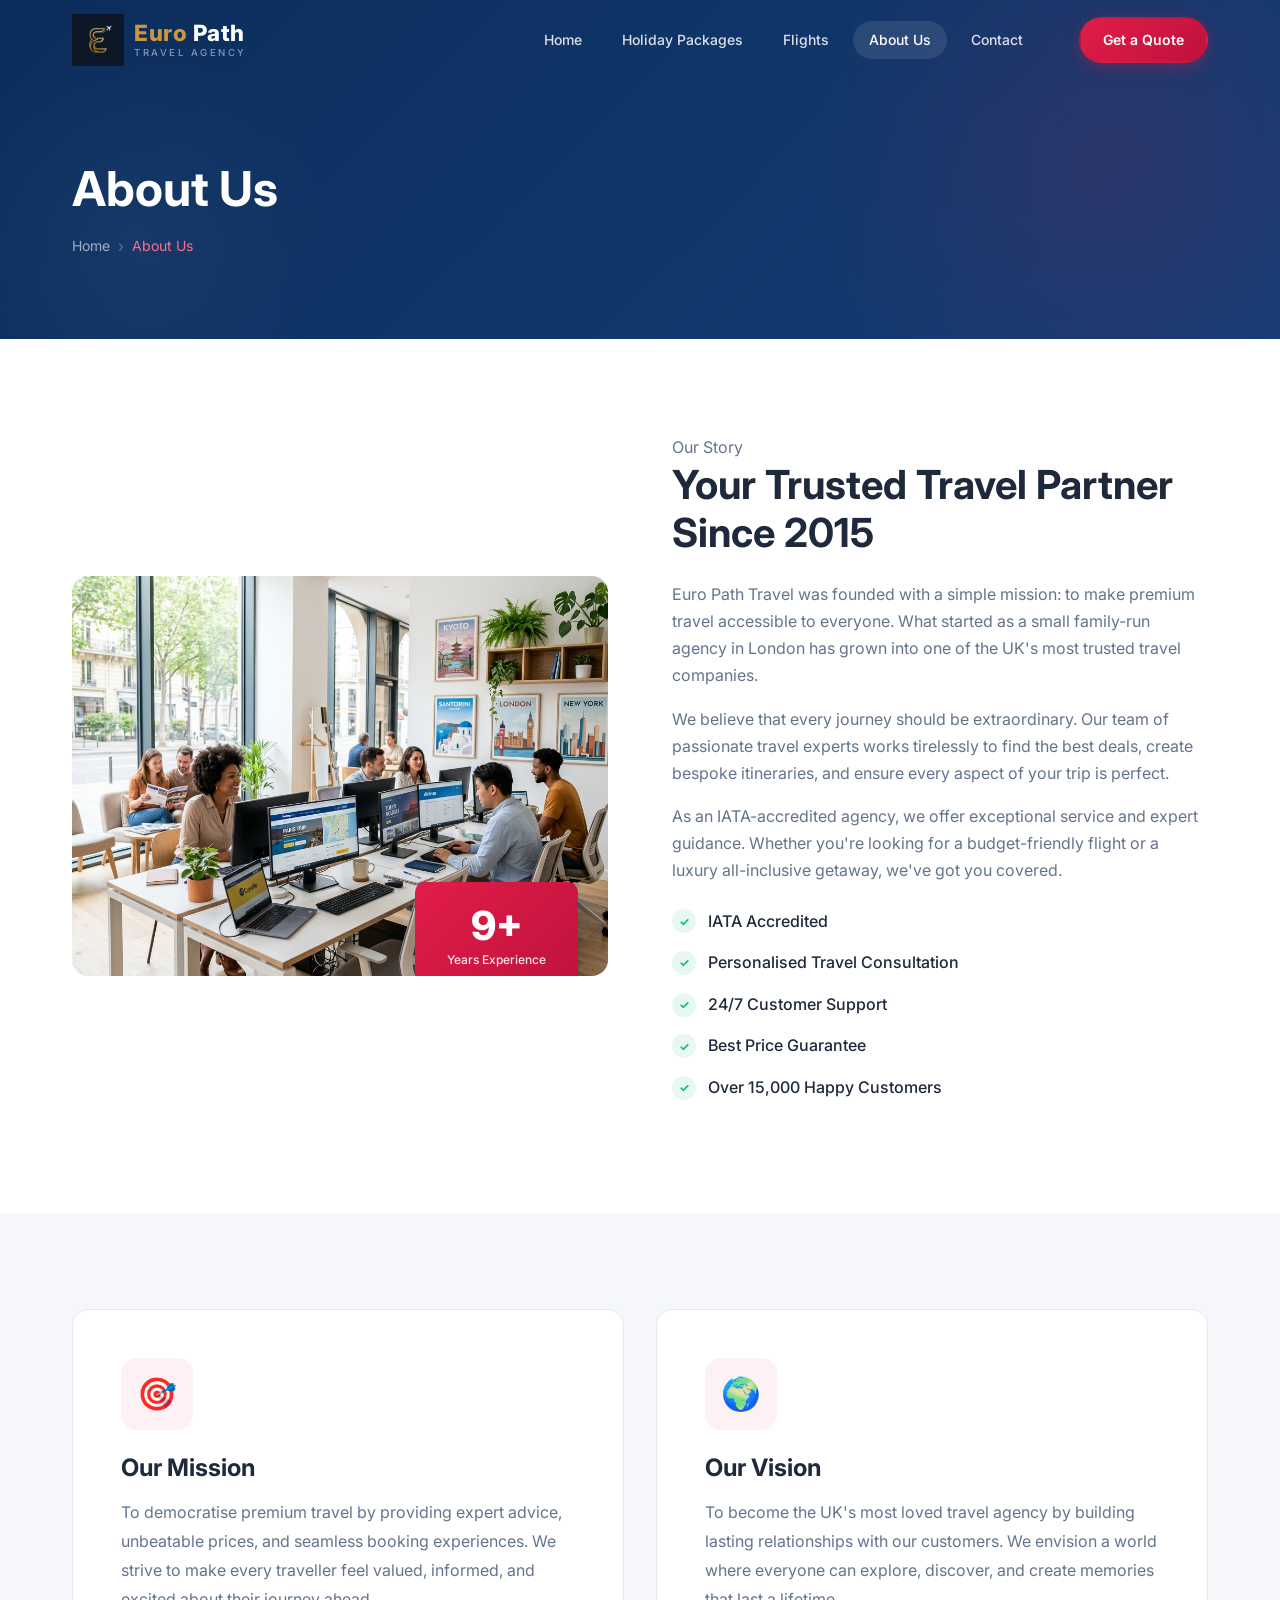
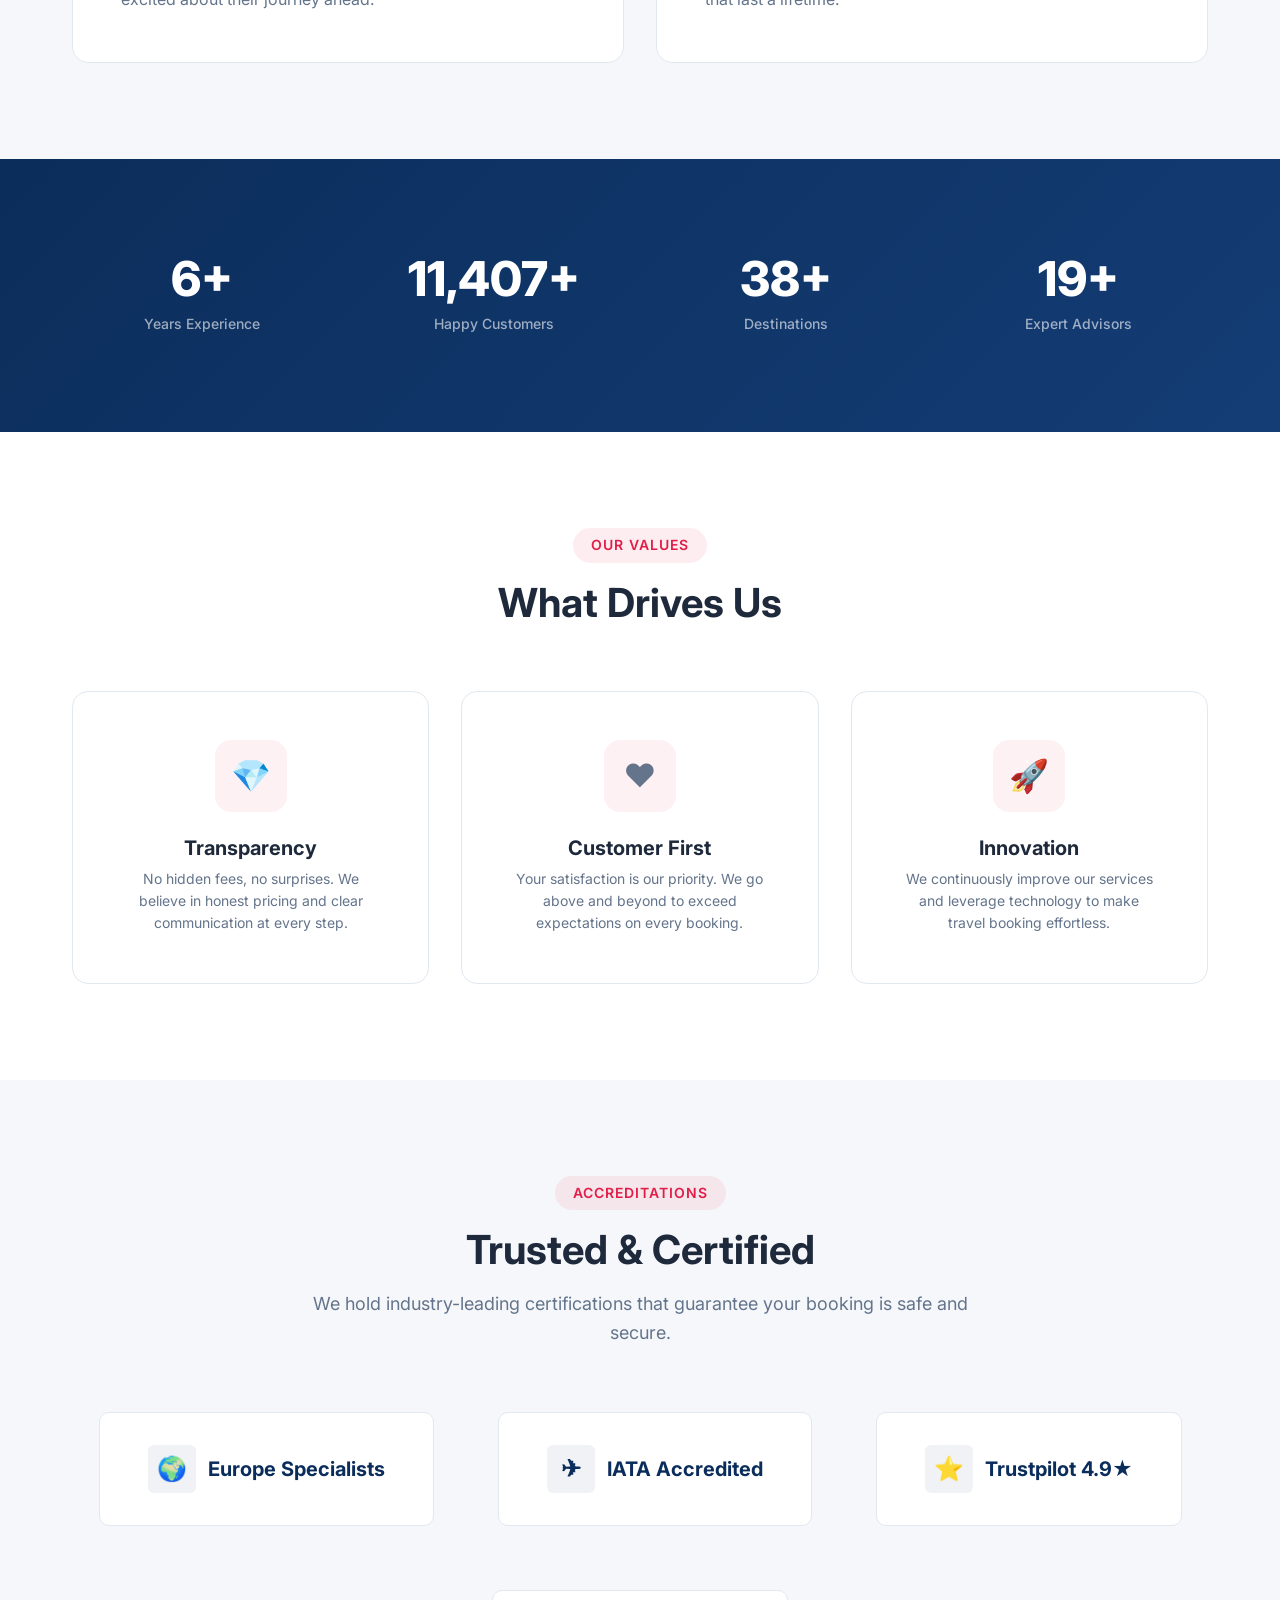
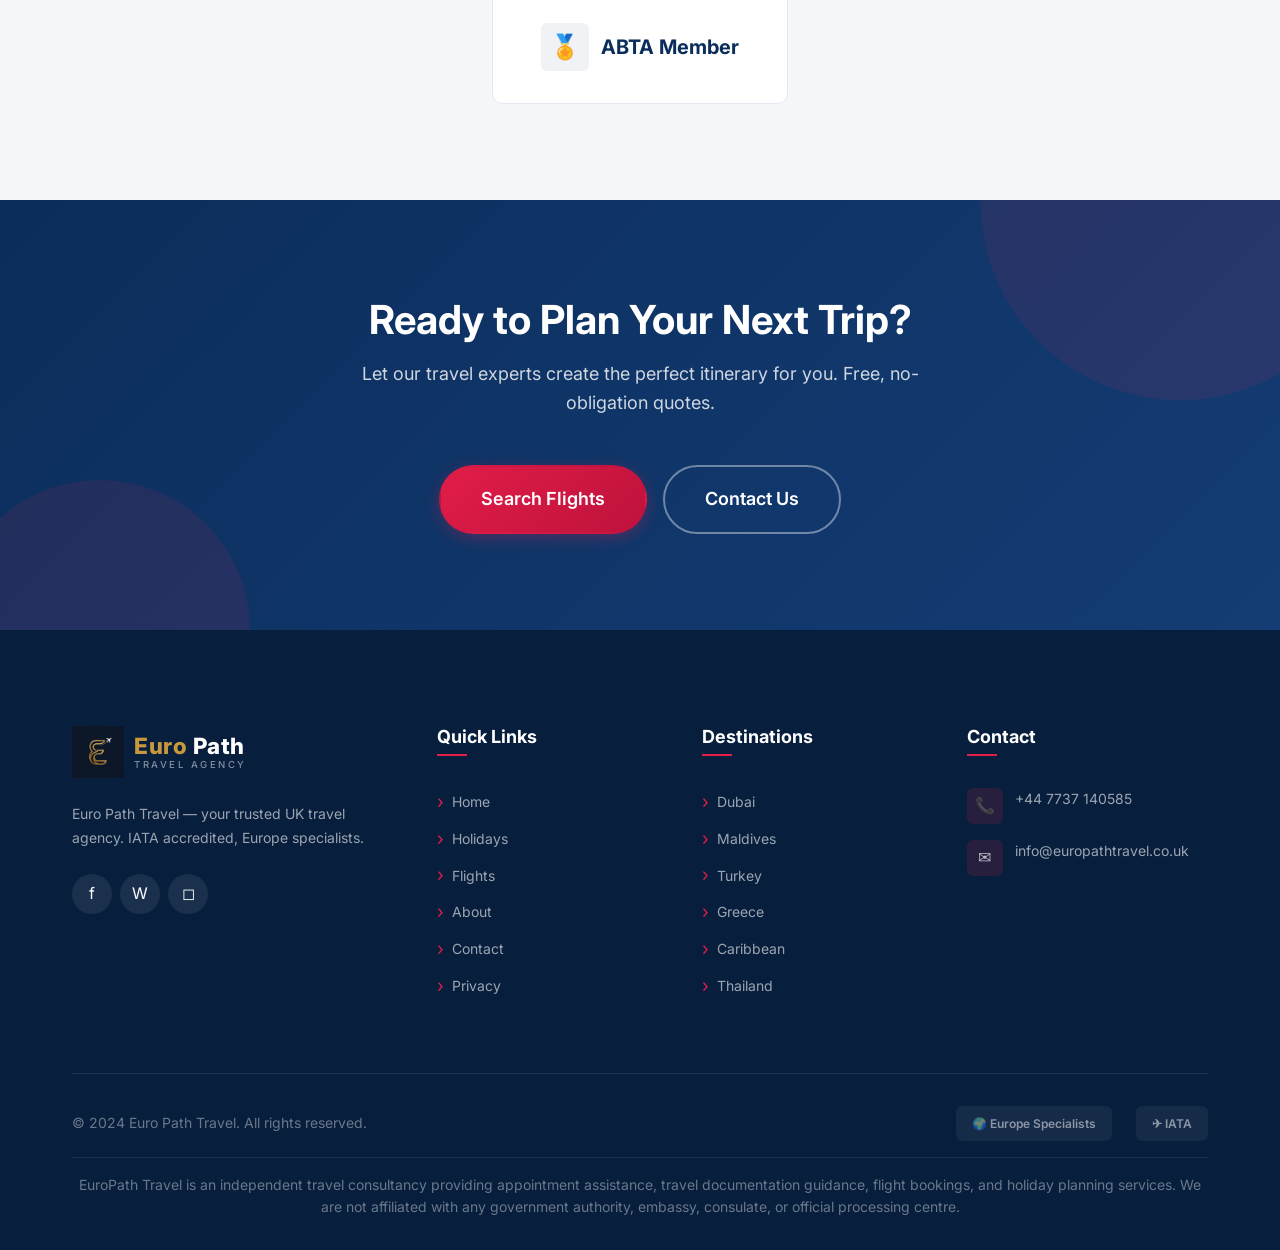
==== commit c27e368a: "Add social links, WhatsApp number, and real contact details - Facebook, WhatsApp, Instagram linked i" ====
--- a/about.html
+++ b/about.html
@@ -196,7 +196,7 @@
         <div class="footer-about">
           <a href="index.html" class="logo"><img src="images/logo-white.png" alt="Euro Path Travel"><div class="logo-text"><span class="brand-name"><span class="gold">Euro</span> Path</span><span class="brand-tagline">Travel Agency</span></div></a>
           <p>Euro Path Travel — your trusted UK travel agency. IATA accredited, Europe specialists.</p>
-          <div class="footer-social"><a href="#">f</a><a href="#">𝕏</a><a href="#">◻</a><a href="#">in</a></div>
+          <div class="footer-social"><a href="https://www.facebook.com/profile.php?id=61590407525509" target="_blank" rel="noopener" aria-label="Facebook">f</a><a href="https://wa.me/447737140585" target="_blank" rel="noopener" aria-label="WhatsApp">W</a><a href="https://www.instagram.com/europathtravel?igsh=MW5qb3phNzFnbTd6cg==" target="_blank" rel="noopener" aria-label="Instagram">◻</a></div>
         </div>
         <div class="footer-col">
           <h4>Quick Links</h4>
@@ -209,7 +209,7 @@
         <div class="footer-col">
           <h4>Contact</h4>
           <ul class="footer-contact">
-            <li><span class="footer-contact-icon">📞</span><div><a href="tel:+442012345678" style="color:rgba(255,255,255,0.6);">020 1234 5678</a></div></li>
+            <li><span class="footer-contact-icon">📞</span><div><a href="tel:+447737140585" style="color:rgba(255,255,255,0.6);">+44 7737 140585</a></div></li>
             <li><span class="footer-contact-icon">✉</span><div><a href="mailto:info@europathtravel.co.uk" style="color:rgba(255,255,255,0.6);">info@europathtravel.co.uk</a></div></li>
           </ul>
         </div>
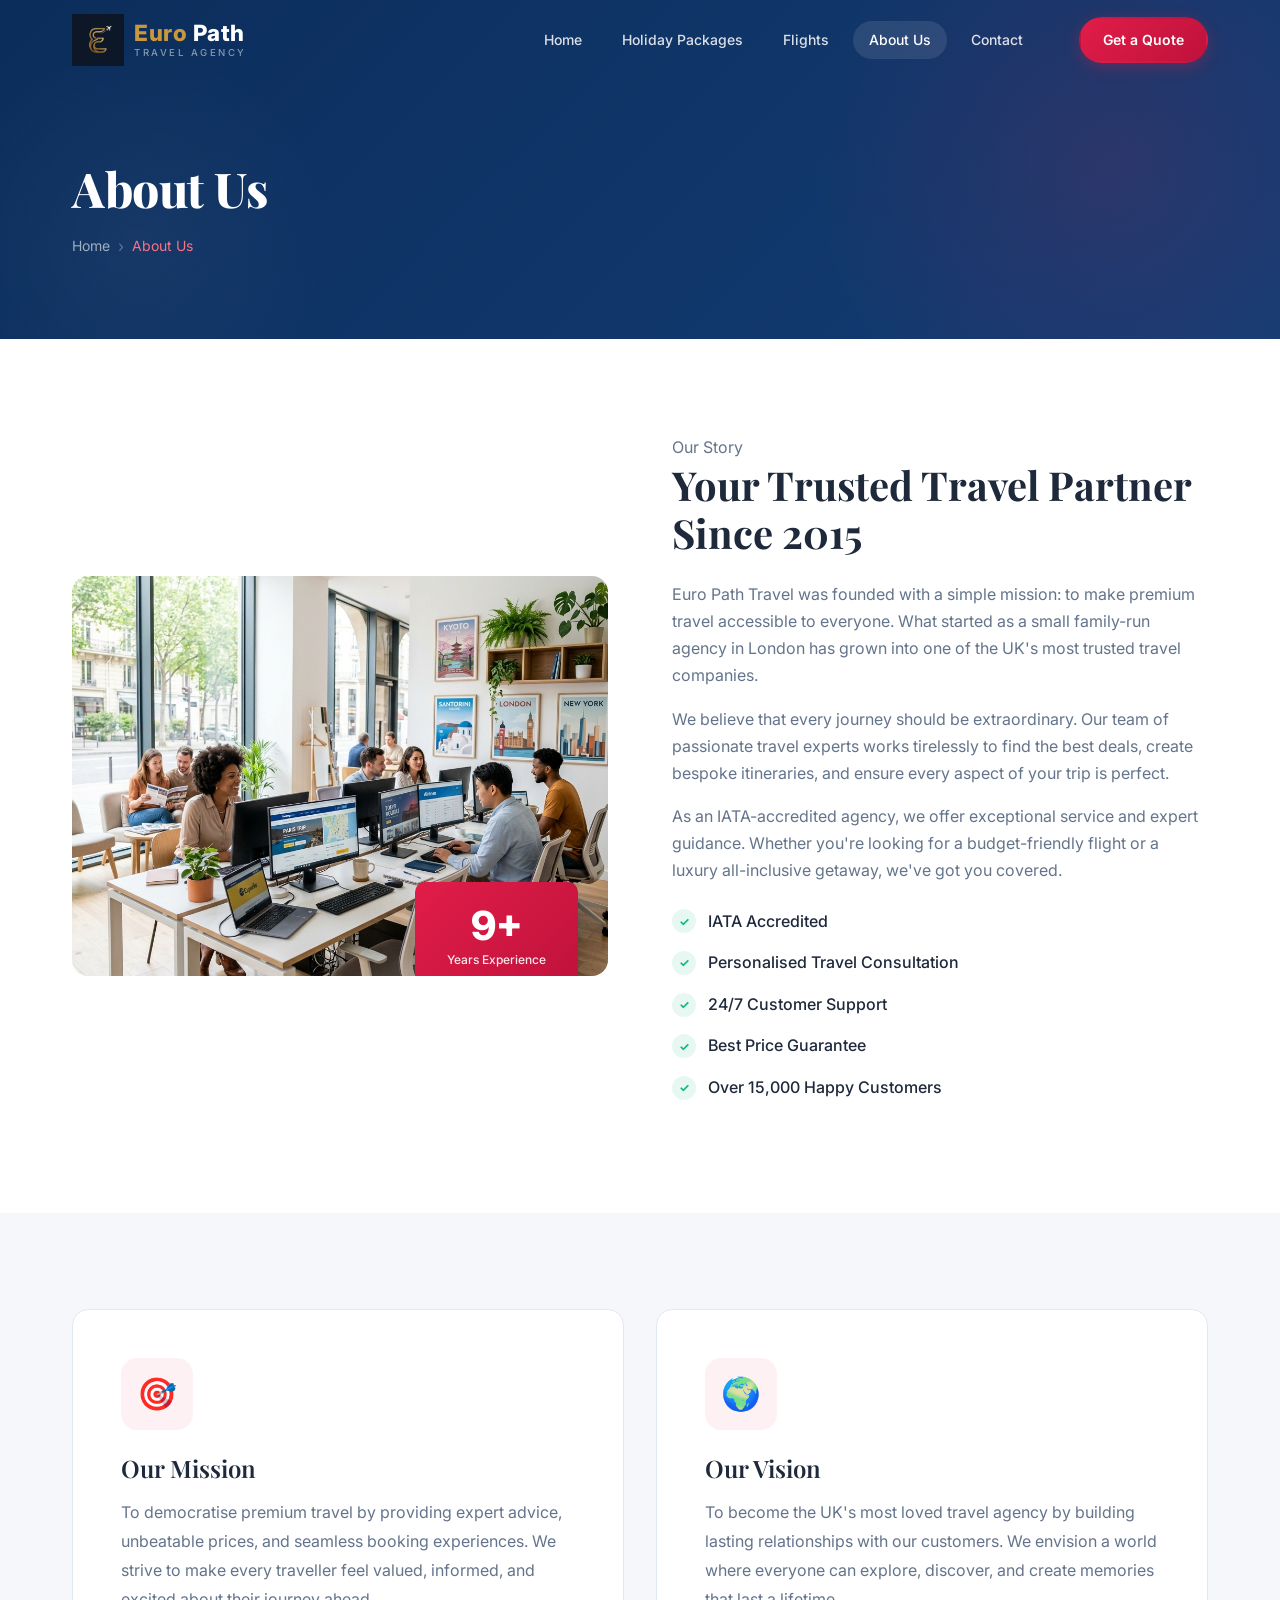
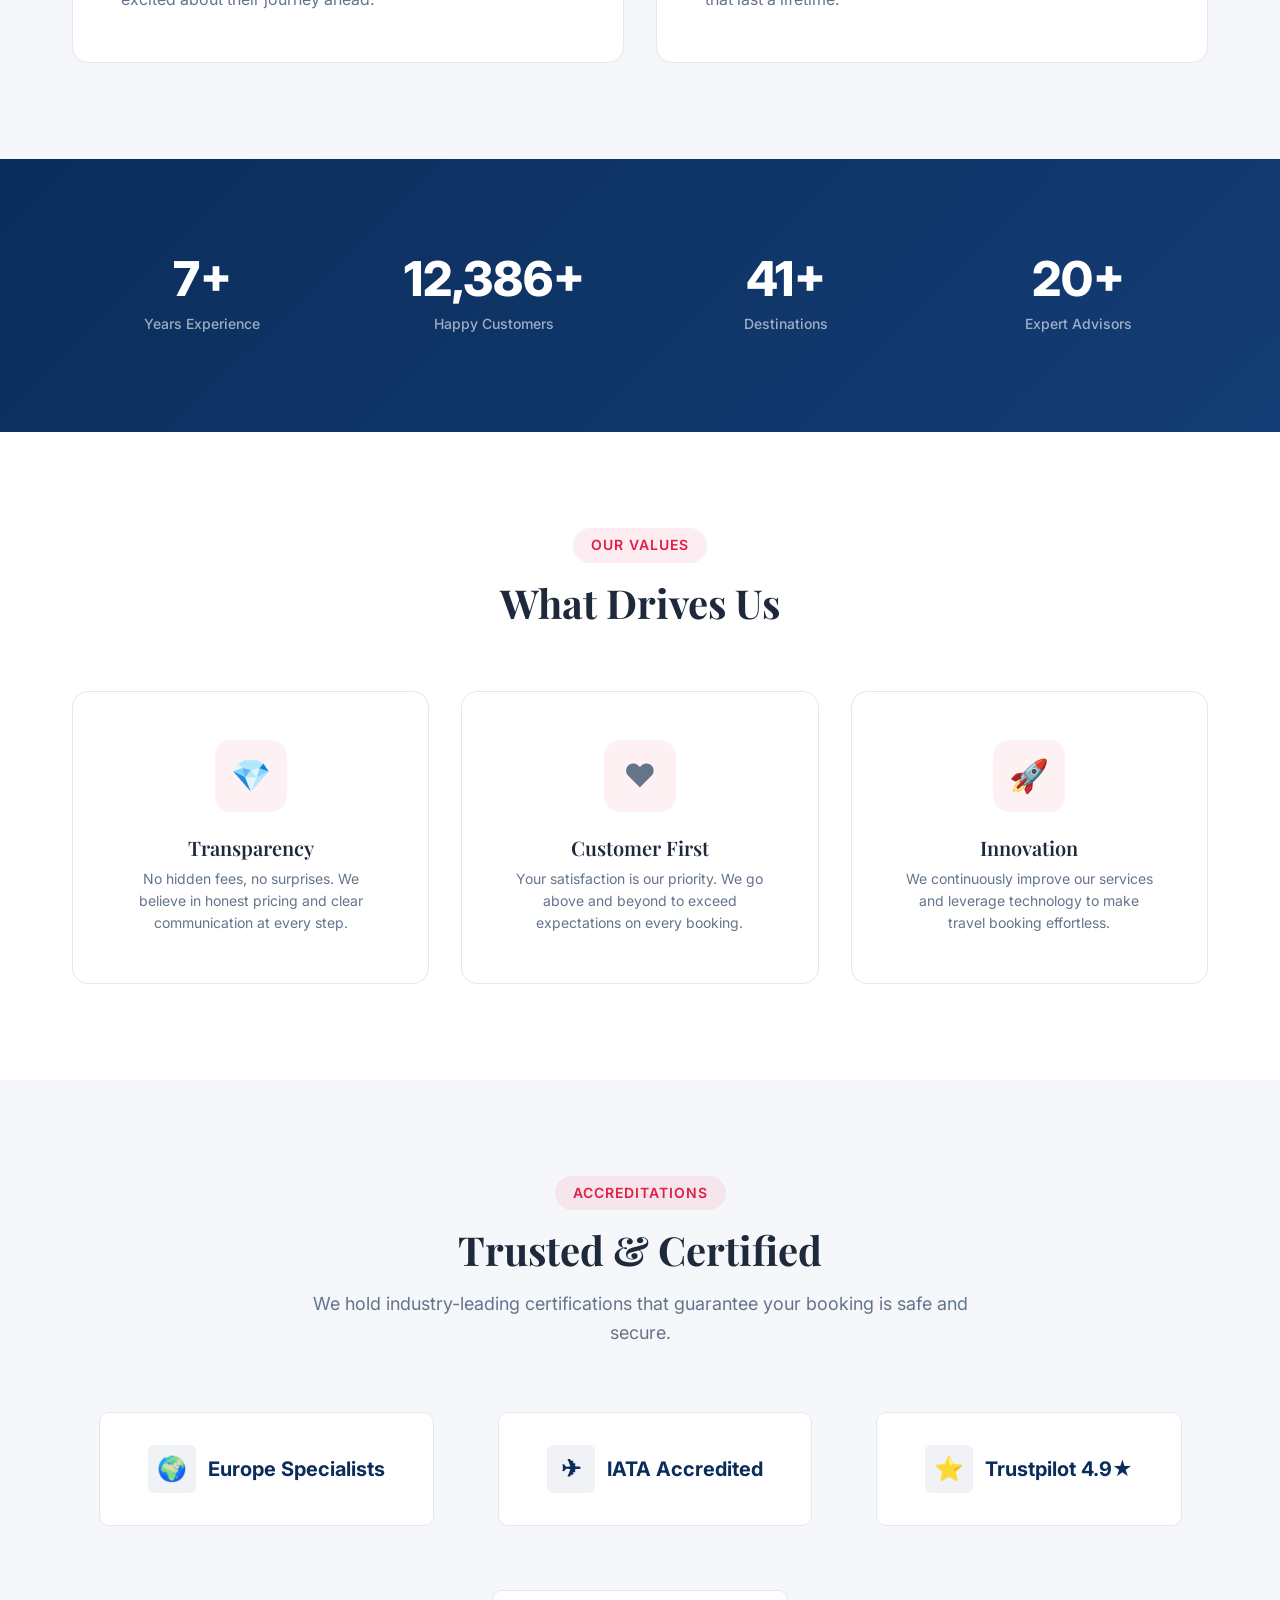
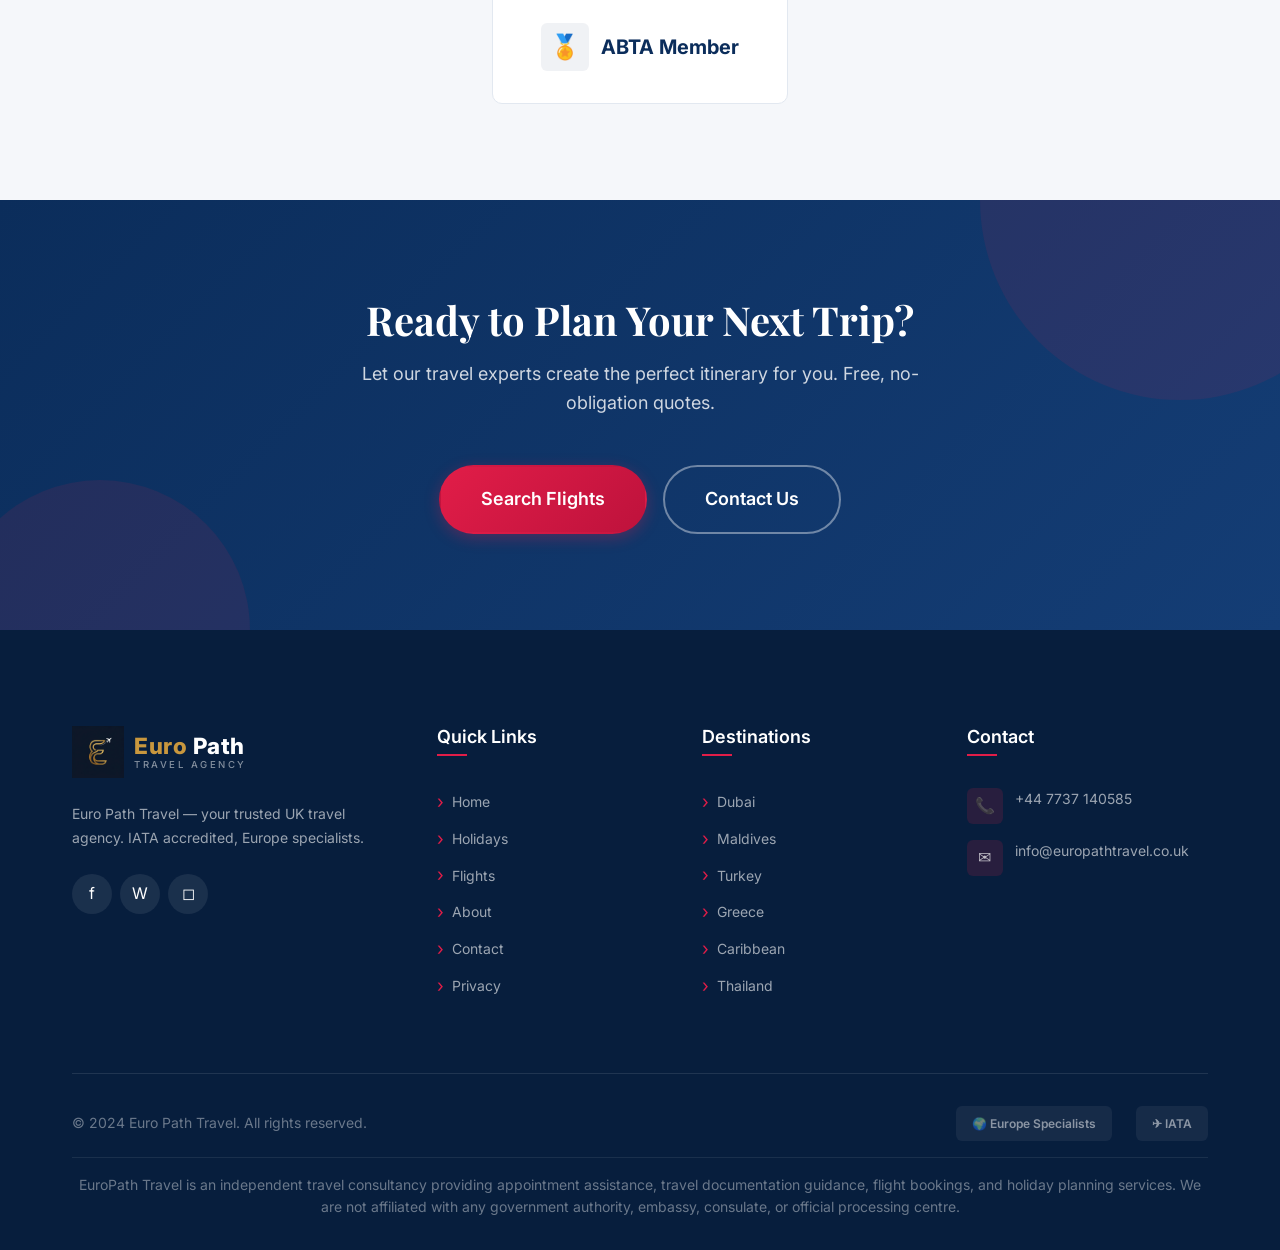
==== commit 8f219651: "Upgrade typography to Playfair Display for headings - Add Playfair Display (serif) for h1/h2/h3 acro" ====
--- a/about.html
+++ b/about.html
@@ -9,7 +9,7 @@
   <meta property="og:description" content="UK's trusted travel agency — expert advisors, unbeatable prices, your gateway to Europe.">
   <link rel="preconnect" href="https://fonts.googleapis.com">
   <link rel="preconnect" href="https://fonts.gstatic.com" crossorigin>
-  <link href="https://fonts.googleapis.com/css2?family=Inter:wght@400;500;600;700;800&display=swap" rel="stylesheet">
+  <link href="https://fonts.googleapis.com/css2?family=Inter:wght@400;500;600;700;800&family=Playfair+Display:ital,wght@0,600;0,700;0,800;1,600;1,700&display=swap" rel="stylesheet">
   <link rel="icon" type="image/png" href="images/favicon.png">
   <link rel="apple-touch-icon" href="images/favicon.png">
   <link rel="stylesheet" href="css/style.css">
--- a/css/style.css
+++ b/css/style.css
@@ -29,6 +29,7 @@
   
   /* Typography */
   --font: 'Inter', -apple-system, BlinkMacSystemFont, 'Segoe UI', sans-serif;
+  --font-heading: 'Playfair Display', Georgia, serif;
   --fs-xs: 0.75rem;
   --fs-sm: 0.875rem;
   --fs-base: 1rem;
@@ -122,14 +123,15 @@
 
 h1, h2, h3, h4, h5, h6 {
   color: var(--dark);
+  font-family: var(--font-heading);
   font-weight: 700;
   line-height: 1.2;
 }
 
-h1 { font-size: var(--fs-5xl); }
-h2 { font-size: var(--fs-3xl); }
-h3 { font-size: var(--fs-xl); }
-h4 { font-size: var(--fs-lg); }
+h1 { font-size: var(--fs-5xl); font-weight: 800; letter-spacing: -0.5px; }
+h2 { font-size: var(--fs-3xl); font-weight: 700; }
+h3 { font-size: var(--fs-xl); font-weight: 600; }
+h4 { font-size: var(--fs-lg); font-family: var(--font); font-weight: 600; }
 
 p { margin-bottom: var(--space-md); }
 
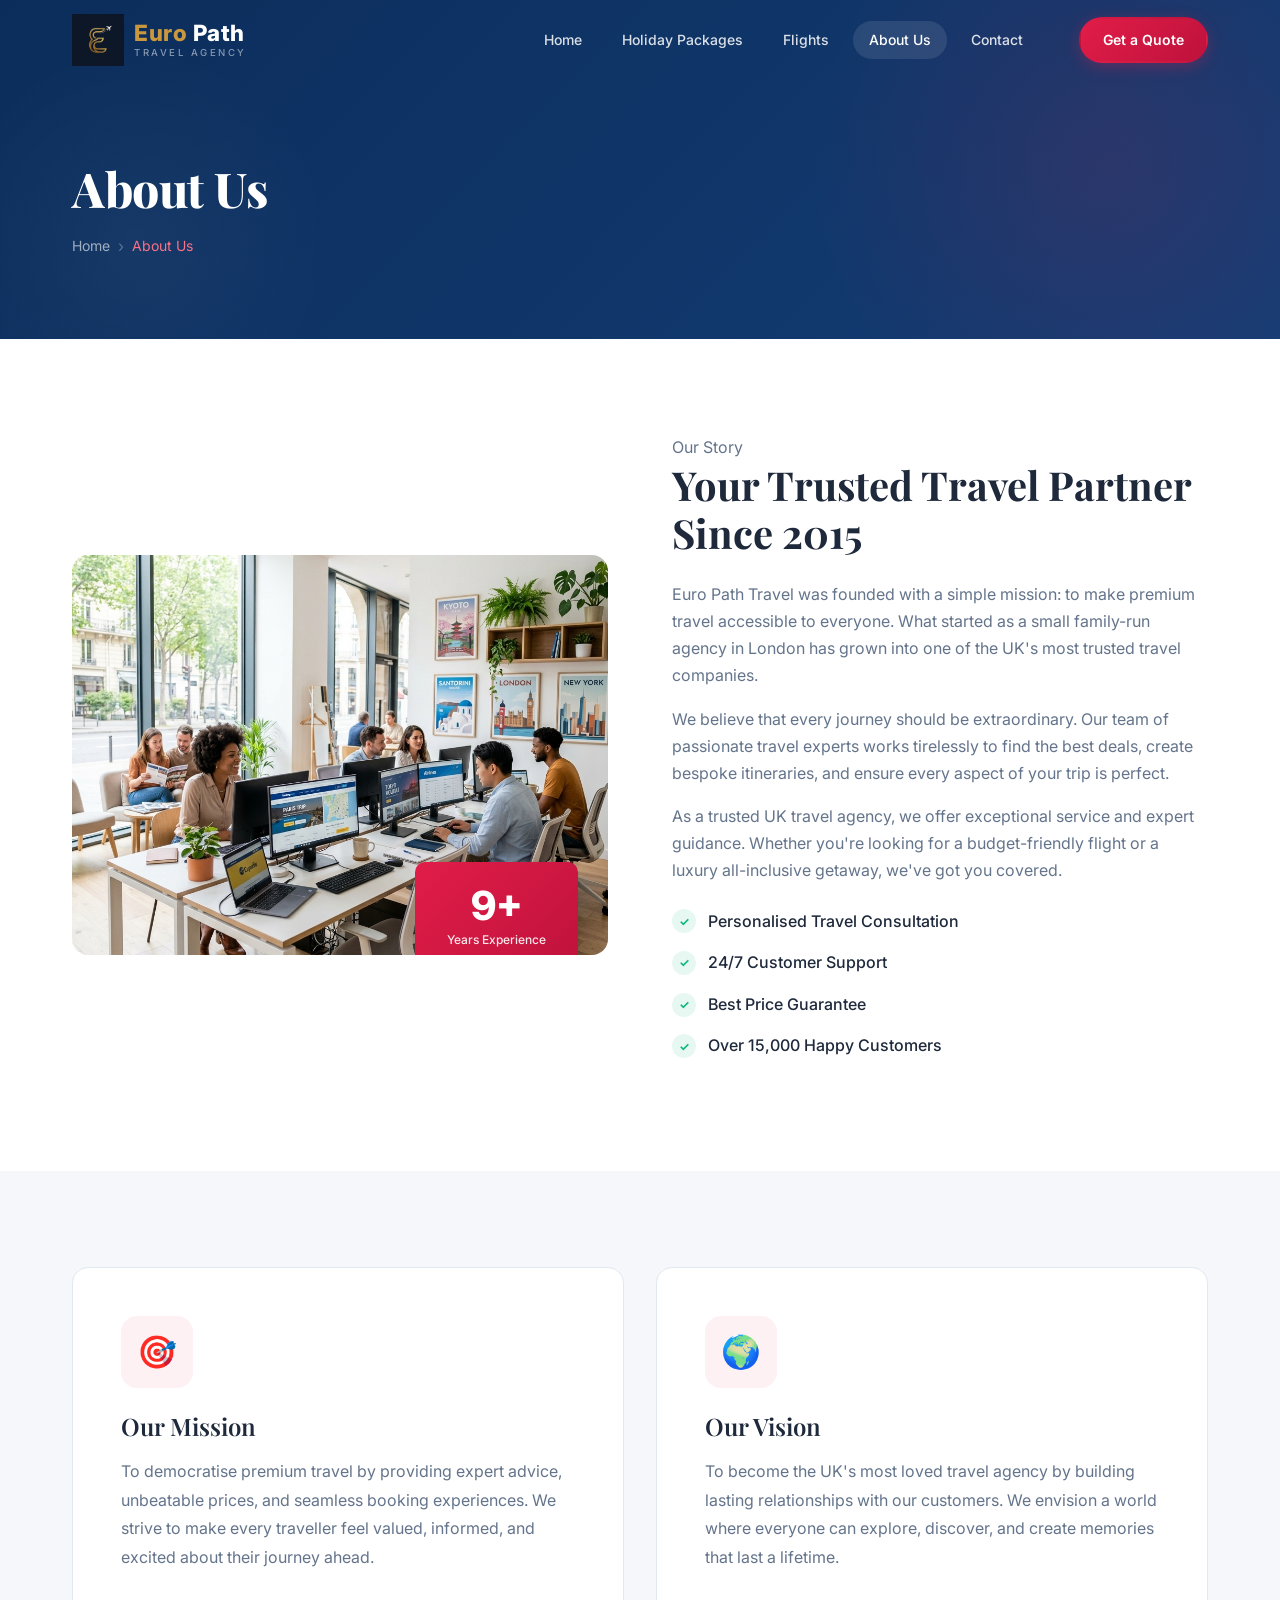
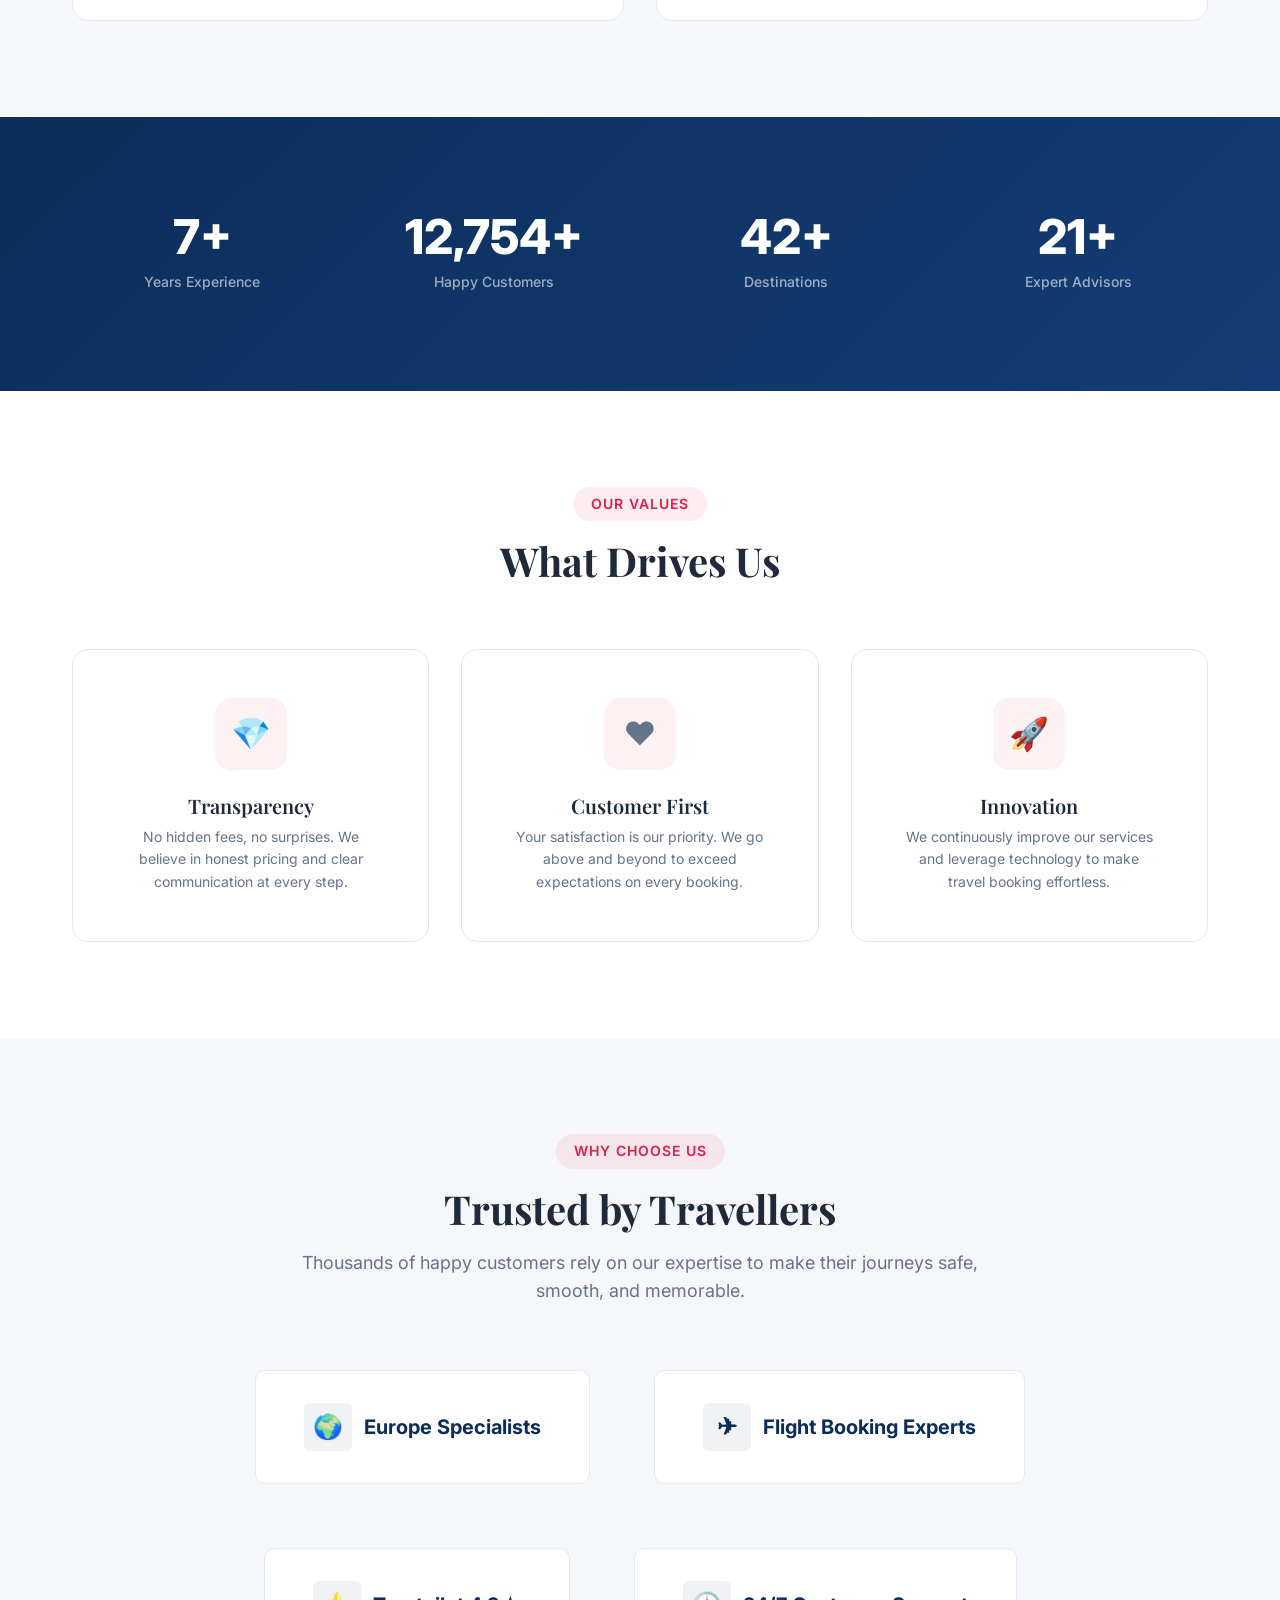
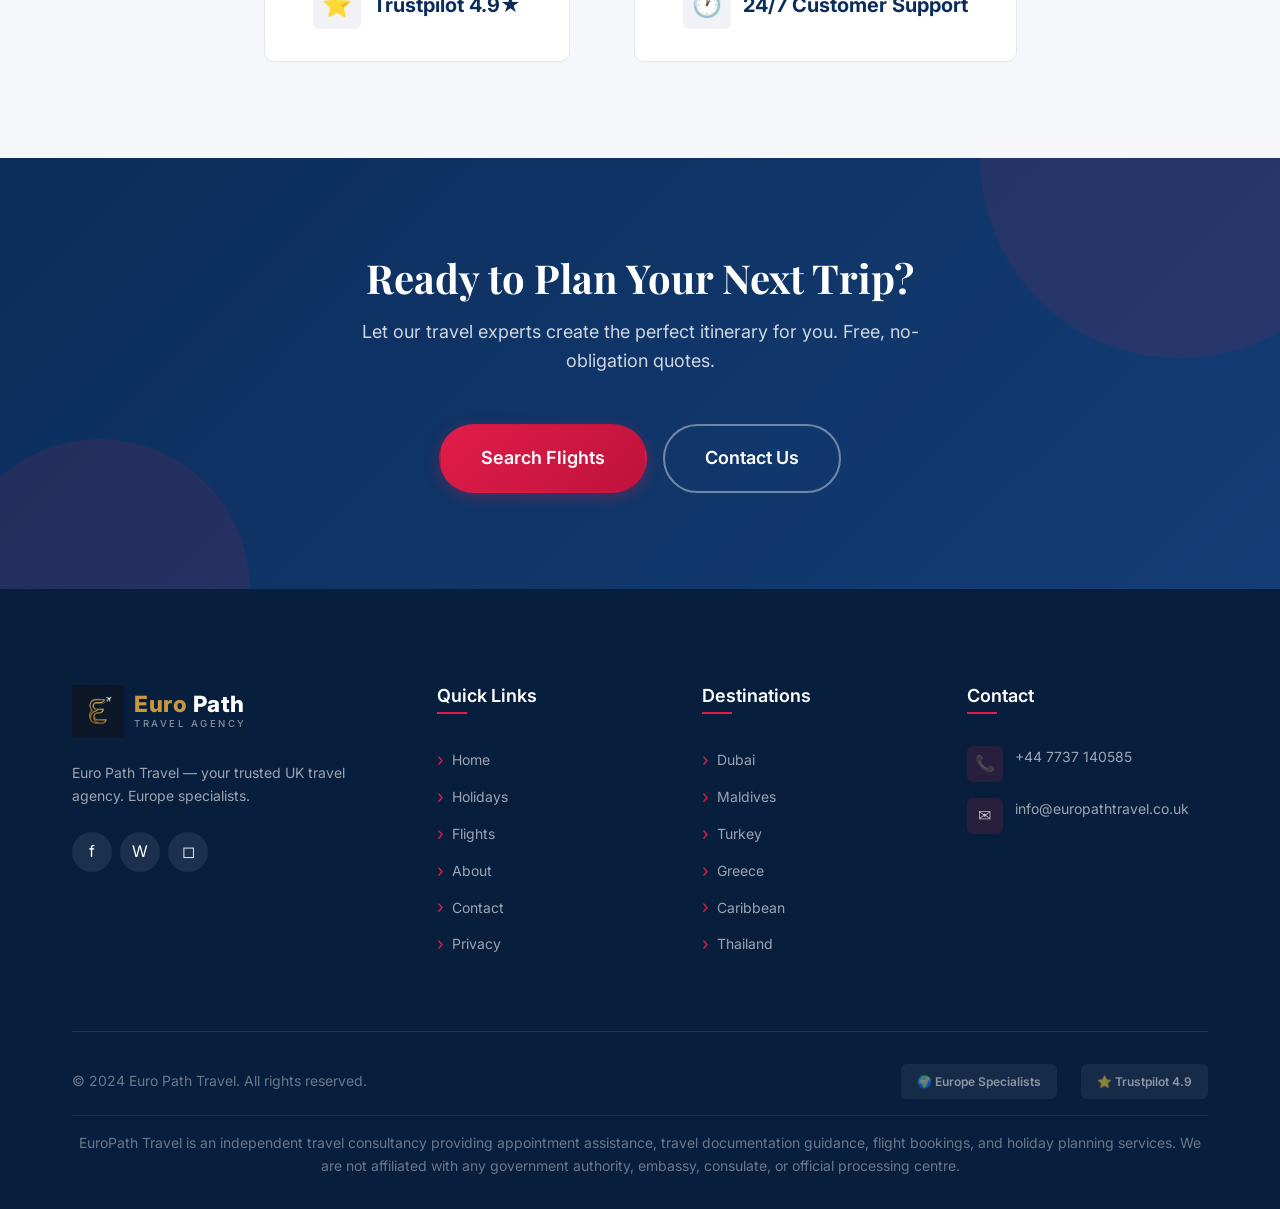
==== commit f362ad94: "Remove all IATA and ABTA accreditation/membership claims Replace IATA footer badges with existing ne" ====
--- a/about.html
+++ b/about.html
@@ -65,9 +65,8 @@
             <h2>Your Trusted Travel Partner Since 2015</h2>
             <p>Euro Path Travel was founded with a simple mission: to make premium travel accessible to everyone. What started as a small family-run agency in London has grown into one of the UK's most trusted travel companies.</p>
             <p>We believe that every journey should be extraordinary. Our team of passionate travel experts works tirelessly to find the best deals, create bespoke itineraries, and ensure every aspect of your trip is perfect.</p>
-            <p>As an IATA-accredited agency, we offer exceptional service and expert guidance. Whether you're looking for a budget-friendly flight or a luxury all-inclusive getaway, we've got you covered.</p>
+            <p>As a trusted UK travel agency, we offer exceptional service and expert guidance. Whether you're looking for a budget-friendly flight or a luxury all-inclusive getaway, we've got you covered.</p>
             <ul class="about-list">
-              <li>IATA Accredited</li>
               <li>Personalised Travel Consultation</li>
               <li>24/7 Customer Support</li>
               <li>Best Price Guarantee</li>
@@ -147,13 +146,13 @@
       </div>
     </section>
 
-    <!-- Accreditations -->
+    <!-- Why Choose Us -->
     <section class="section bg-light">
       <div class="container">
         <div class="section-header reveal">
-          <span class="section-tag">Accreditations</span>
-          <h2>Trusted & Certified</h2>
-          <p>We hold industry-leading certifications that guarantee your booking is safe and secure.</p>
+          <span class="section-tag">Why Choose Us</span>
+          <h2>Trusted by Travellers</h2>
+          <p>Thousands of happy customers rely on our expertise to make their journeys safe, smooth, and memorable.</p>
         </div>
         <div class="accreditations reveal">
           <div class="accreditation-item">
@@ -162,15 +161,15 @@
           </div>
           <div class="accreditation-item">
             <div class="accreditation-icon">✈</div>
-            IATA Accredited
+            Flight Booking Experts
           </div>
           <div class="accreditation-item">
             <div class="accreditation-icon">⭐</div>
             Trustpilot 4.9★
           </div>
           <div class="accreditation-item">
-            <div class="accreditation-icon">🏅</div>
-            ABTA Member
+            <div class="accreditation-icon">🕐</div>
+            24/7 Customer Support
           </div>
         </div>
       </div>
@@ -195,7 +194,7 @@
       <div class="footer-grid">
         <div class="footer-about">
           <a href="index.html" class="logo"><img src="images/logo-white.png" alt="Euro Path Travel"><div class="logo-text"><span class="brand-name"><span class="gold">Euro</span> Path</span><span class="brand-tagline">Travel Agency</span></div></a>
-          <p>Euro Path Travel — your trusted UK travel agency. IATA accredited, Europe specialists.</p>
+          <p>Euro Path Travel — your trusted UK travel agency. Europe specialists.</p>
           <div class="footer-social"><a href="https://www.facebook.com/profile.php?id=61590407525509" target="_blank" rel="noopener" aria-label="Facebook">f</a><a href="https://wa.me/447737140585" target="_blank" rel="noopener" aria-label="WhatsApp">W</a><a href="https://www.instagram.com/europathtravel?igsh=MW5qb3phNzFnbTd6cg==" target="_blank" rel="noopener" aria-label="Instagram">◻</a></div>
         </div>
         <div class="footer-col">
@@ -214,7 +213,7 @@
           </ul>
         </div>
       </div>
-      <div class="footer-bottom"><p>© 2024 Euro Path Travel. All rights reserved.</p><div class="footer-badges"><span class="footer-badge">🌍 Europe Specialists</span><span class="footer-badge">✈ IATA</span></div><p class="footer-disclaimer">EuroPath Travel is an independent travel consultancy providing appointment assistance, travel documentation guidance, flight bookings, and holiday planning services. We are not affiliated with any government authority, embassy, consulate, or official processing centre.</p></div>
+      <div class="footer-bottom"><p>© 2024 Euro Path Travel. All rights reserved.</p><div class="footer-badges"><span class="footer-badge">🌍 Europe Specialists</span><span class="footer-badge">⭐ Trustpilot 4.9</span></div><p class="footer-disclaimer">EuroPath Travel is an independent travel consultancy providing appointment assistance, travel documentation guidance, flight bookings, and holiday planning services. We are not affiliated with any government authority, embassy, consulate, or official processing centre.</p></div>
     </div>
   </footer>
   <button class="back-to-top" id="back-to-top" aria-label="Back to top">↑</button>
--- a/css/style.css
+++ b/css/style.css
@@ -2288,6 +2288,145 @@
 .stagger-children .reveal:nth-child(5) { transition-delay: 0.5s; }
 .stagger-children .reveal:nth-child(6) { transition-delay: 0.6s; }
 
+/* ---------- Visa Inquiry Section ---------- */
+.visa-inquiry-section { background: #f4f6fb; }
+
+.visa-inquiry-grid {
+  display: grid;
+  grid-template-columns: 1fr 1.25fr;
+  gap: var(--space-3xl);
+  align-items: start;
+}
+
+.visa-info-heading { color: var(--primary-dark); line-height: 1.25; margin-bottom: var(--space-lg); }
+.visa-info-heading .highlight { color: var(--secondary); }
+
+.visa-info-desc {
+  color: var(--body-text);
+  line-height: 1.75;
+  margin-bottom: var(--space-xl);
+  font-size: var(--fs-sm);
+}
+
+.visa-contact-list { list-style: none; display: flex; flex-direction: column; gap: var(--space-lg); }
+
+.visa-contact-list li { display: flex; align-items: flex-start; gap: var(--space-md); }
+
+.visa-cicon {
+  width: 48px; height: 48px; min-width: 48px;
+  background: var(--secondary);
+  border-radius: 50%;
+  display: flex; align-items: center; justify-content: center;
+  font-size: 1.1rem; color: #fff;
+}
+
+.visa-contact-list strong { display: block; color: var(--primary-dark); font-weight: 700; font-size: var(--fs-sm); }
+.visa-contact-list span  { color: var(--body-text); font-size: var(--fs-sm); }
+
+/* Form card */
+.visa-form-card {
+  background: #fff;
+  border-radius: var(--radius-xl);
+  box-shadow: 0 8px 40px rgba(11,45,91,0.12);
+  overflow: hidden;
+}
+
+/* Progress bar */
+.visa-progress {
+  display: flex;
+  border-bottom: 1px solid var(--border);
+}
+.visa-progress-step {
+  flex: 1; text-align: center;
+  padding: 14px var(--space-lg);
+  font-size: var(--fs-sm); font-weight: 600;
+  color: #aaa; position: relative; transition: color var(--transition-base);
+}
+.visa-progress-step::after {
+  content: '';
+  position: absolute; bottom: -1px; left: 0; right: 0;
+  height: 3px; background: transparent; transition: background var(--transition-base);
+}
+.visa-progress-step.active  { color: var(--secondary); }
+.visa-progress-step.active::after { background: var(--secondary); }
+.visa-progress-step.done    { color: var(--primary); }
+.visa-progress-step.done::after { background: var(--primary); }
+
+/* Form body */
+.visa-form-body { padding: var(--space-xl); }
+
+.visa-step { display: none; }
+.visa-step.active { display: block; }
+
+.visa-row {
+  display: grid; grid-template-columns: 1fr 1fr;
+  gap: var(--space-md); margin-bottom: var(--space-md);
+}
+.visa-row.full { grid-template-columns: 1fr; }
+
+.visa-field { display: flex; flex-direction: column; gap: 5px; }
+
+.visa-field label { font-size: 13px; font-weight: 600; color: var(--dark); }
+.visa-field label .req { color: var(--secondary); }
+
+.visa-field input,
+.visa-field select,
+.visa-field textarea {
+  padding: 10px 13px;
+  border: 1.5px solid #dde1ea;
+  border-radius: 8px;
+  font-size: var(--fs-sm);
+  font-family: var(--font);
+  color: var(--dark);
+  background: #fff;
+  transition: border-color 0.2s;
+  outline: none; width: 100%;
+  -webkit-appearance: none; appearance: none;
+}
+.visa-field input:focus,
+.visa-field select:focus,
+.visa-field textarea:focus { border-color: var(--secondary); }
+.visa-field input.verr,
+.visa-field select.verr { border-color: var(--secondary); }
+
+.visa-phone-wrap {
+  display: flex; align-items: center;
+  border: 1.5px solid #dde1ea; border-radius: 8px;
+  overflow: hidden; transition: border-color 0.2s;
+}
+.visa-phone-wrap:focus-within { border-color: var(--secondary); }
+.visa-phone-prefix {
+  padding: 10px 11px;
+  background: #f5f7fa; border-right: 1.5px solid #dde1ea;
+  font-size: 13px; font-weight: 600; color: var(--dark);
+  white-space: nowrap; flex-shrink: 0;
+}
+.visa-phone-wrap input { border: none !important; border-radius: 0 !important; flex: 1; }
+.visa-phone-wrap input:focus { border-color: transparent !important; }
+
+.visa-actions { display: flex; justify-content: flex-end; margin-top: var(--space-lg); gap: var(--space-md); }
+.visa-actions.space-between { justify-content: space-between; }
+
+/* Confirmation */
+.visa-confirm {
+  display: none; text-align: center;
+  padding: var(--space-3xl) var(--space-xl);
+}
+.visa-confirm-icon {
+  width: 68px; height: 68px; background: var(--secondary);
+  border-radius: 50%; display: flex; align-items: center;
+  justify-content: center; font-size: 2rem; color: #fff;
+  margin: 0 auto var(--space-lg);
+}
+
+@media (max-width: 900px) {
+  .visa-inquiry-grid { grid-template-columns: 1fr; }
+}
+@media (max-width: 600px) {
+  .visa-row { grid-template-columns: 1fr; }
+  .visa-form-body { padding: var(--space-lg); }
+}
+
 /* ---------- Disclaimer Section ---------- */
 .disclaimer-section {
   background: #f8f6f0;
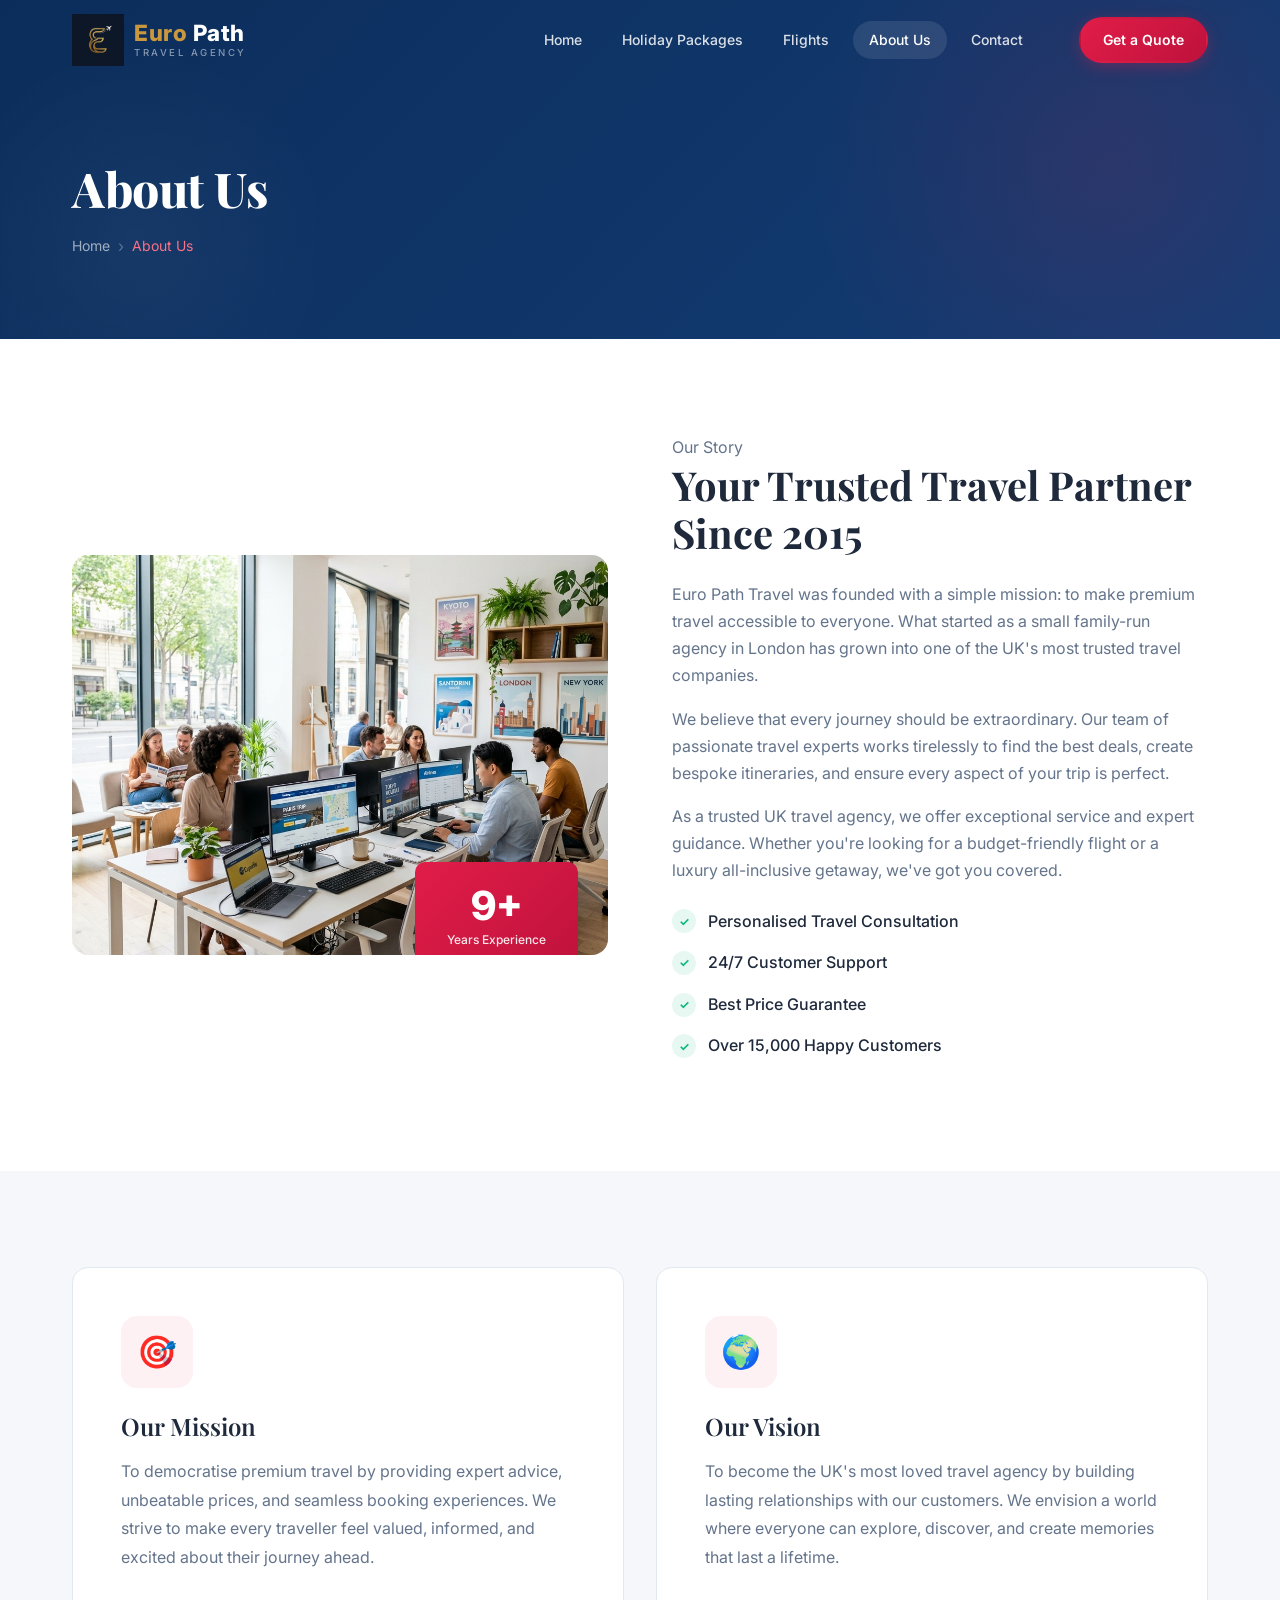
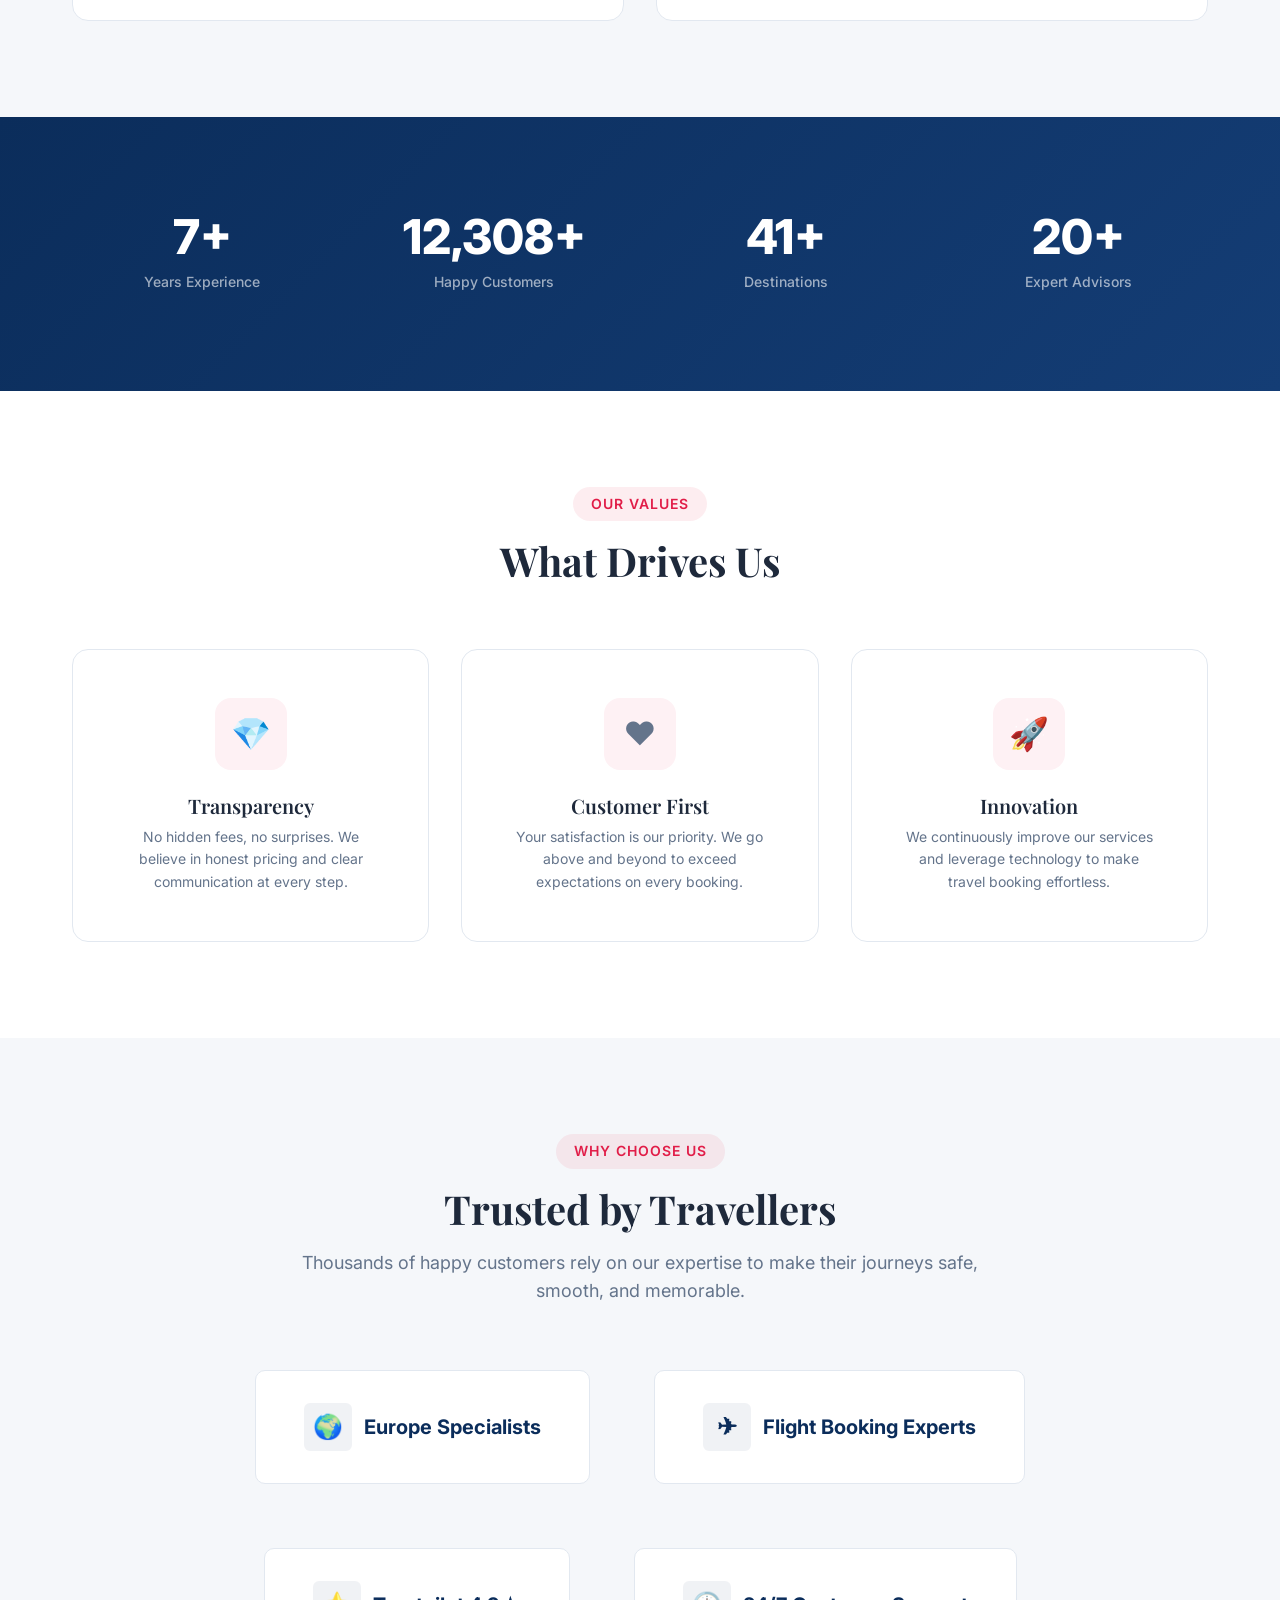
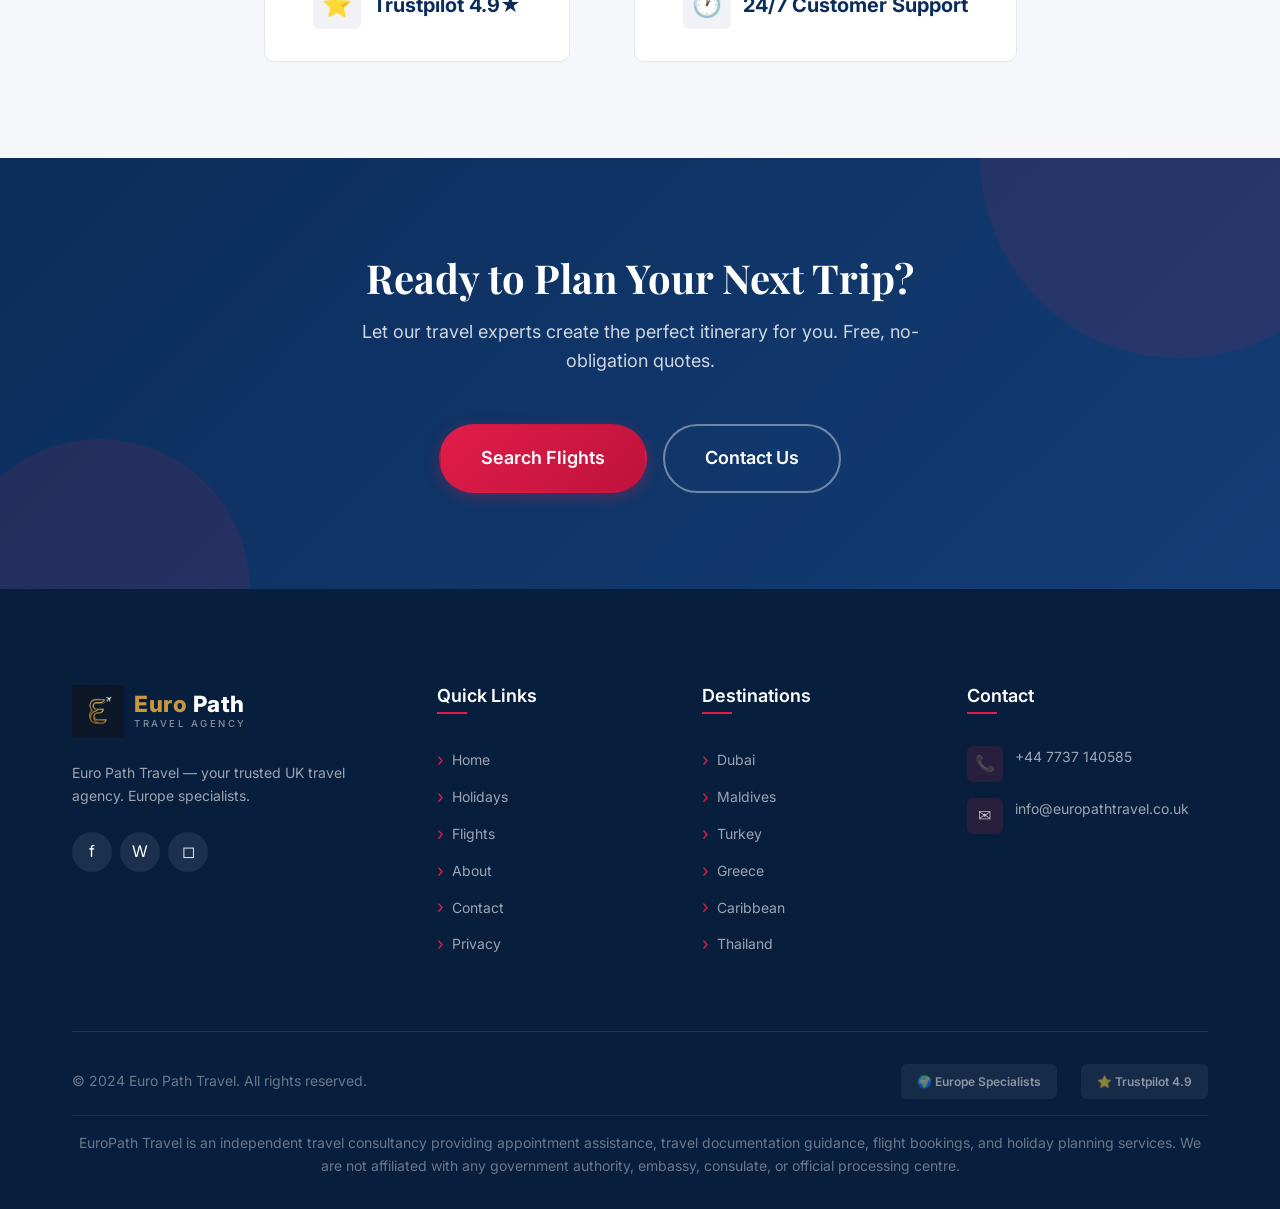
==== commit b8d014f6: "Add animated thank-you confirmations and Google Ads tag Replace static checkmark icons on all form s" ====
--- a/about.html
+++ b/about.html
@@ -1,6 +1,15 @@
 <!DOCTYPE html>
 <html lang="en">
 <head>
+  <!-- Google tag (gtag.js) -->
+  <script async src="https://www.googletagmanager.com/gtag/js?id=AW-18291988415"></script>
+  <script>
+    window.dataLayer = window.dataLayer || [];
+    function gtag(){dataLayer.push(arguments);}
+    gtag('js', new Date());
+
+    gtag('config', 'AW-18291988415');
+  </script>
   <meta charset="UTF-8">
   <meta name="viewport" content="width=device-width, initial-scale=1.0">
   <title>About Us — Euro Path Travel | UK's Trusted Travel Agency</title>
--- a/css/style.css
+++ b/css/style.css
@@ -2818,18 +2818,108 @@
     --fs-4xl: 1.5rem;
     --fs-3xl: 1.35rem;
   }
-  
+
   .hero-buttons {
     flex-direction: column;
     width: 100%;
   }
-  
+
   .hero-buttons .btn {
     width: 100%;
   }
-  
+
   .btn-lg {
     padding: 16px 30px;
     font-size: var(--fs-base);
   }
 }
+
+/* ---------- Animated Success Confirmation ---------- */
+.success-anim {
+  width: 96px;
+  height: 96px;
+  margin: 0 auto var(--space-lg);
+  border-radius: 50%;
+  background: rgba(16,185,129,0.08);
+  display: flex;
+  align-items: center;
+  justify-content: center;
+  position: relative;
+  animation: successPop 0.6s cubic-bezier(0.68, -0.55, 0.27, 1.55) both;
+}
+
+.success-anim::after {
+  content: '';
+  position: absolute;
+  inset: 0;
+  border-radius: 50%;
+  border: 2px solid rgba(16,185,129,0.35);
+  animation: successRing 1.8s ease-out 0.9s infinite;
+}
+
+.success-anim svg {
+  width: 60px;
+  height: 60px;
+}
+
+.success-circle {
+  stroke: var(--success, #10B981);
+  stroke-width: 2.5;
+  stroke-dasharray: 151;
+  stroke-dashoffset: 151;
+  animation: successDraw 0.7s ease-out 0.3s forwards;
+}
+
+.success-tick {
+  stroke: var(--success, #10B981);
+  stroke-width: 4;
+  stroke-linecap: round;
+  stroke-linejoin: round;
+  stroke-dasharray: 40;
+  stroke-dashoffset: 40;
+  animation: successDraw 0.45s ease-out 0.85s forwards;
+}
+
+.success-text-1,
+.success-text-2,
+.success-text-3 {
+  opacity: 0;
+  animation: successRise 0.55s ease-out forwards;
+}
+
+.success-text-1 { animation-delay: 0.45s; }
+.success-text-2 { animation-delay: 0.65s; }
+.success-text-3 { animation-delay: 0.85s; }
+
+@keyframes successPop {
+  from { transform: scale(0); opacity: 0; }
+  to { transform: scale(1); opacity: 1; }
+}
+
+@keyframes successDraw {
+  to { stroke-dashoffset: 0; }
+}
+
+@keyframes successRing {
+  from { transform: scale(1); opacity: 0.8; }
+  to { transform: scale(1.5); opacity: 0; }
+}
+
+@keyframes successRise {
+  from { opacity: 0; transform: translateY(16px); }
+  to { opacity: 1; transform: translateY(0); }
+}
+
+@media (prefers-reduced-motion: reduce) {
+  .success-anim,
+  .success-anim::after,
+  .success-circle,
+  .success-tick,
+  .success-text-1,
+  .success-text-2,
+  .success-text-3 {
+    animation: none;
+    opacity: 1;
+    stroke-dashoffset: 0;
+  }
+}
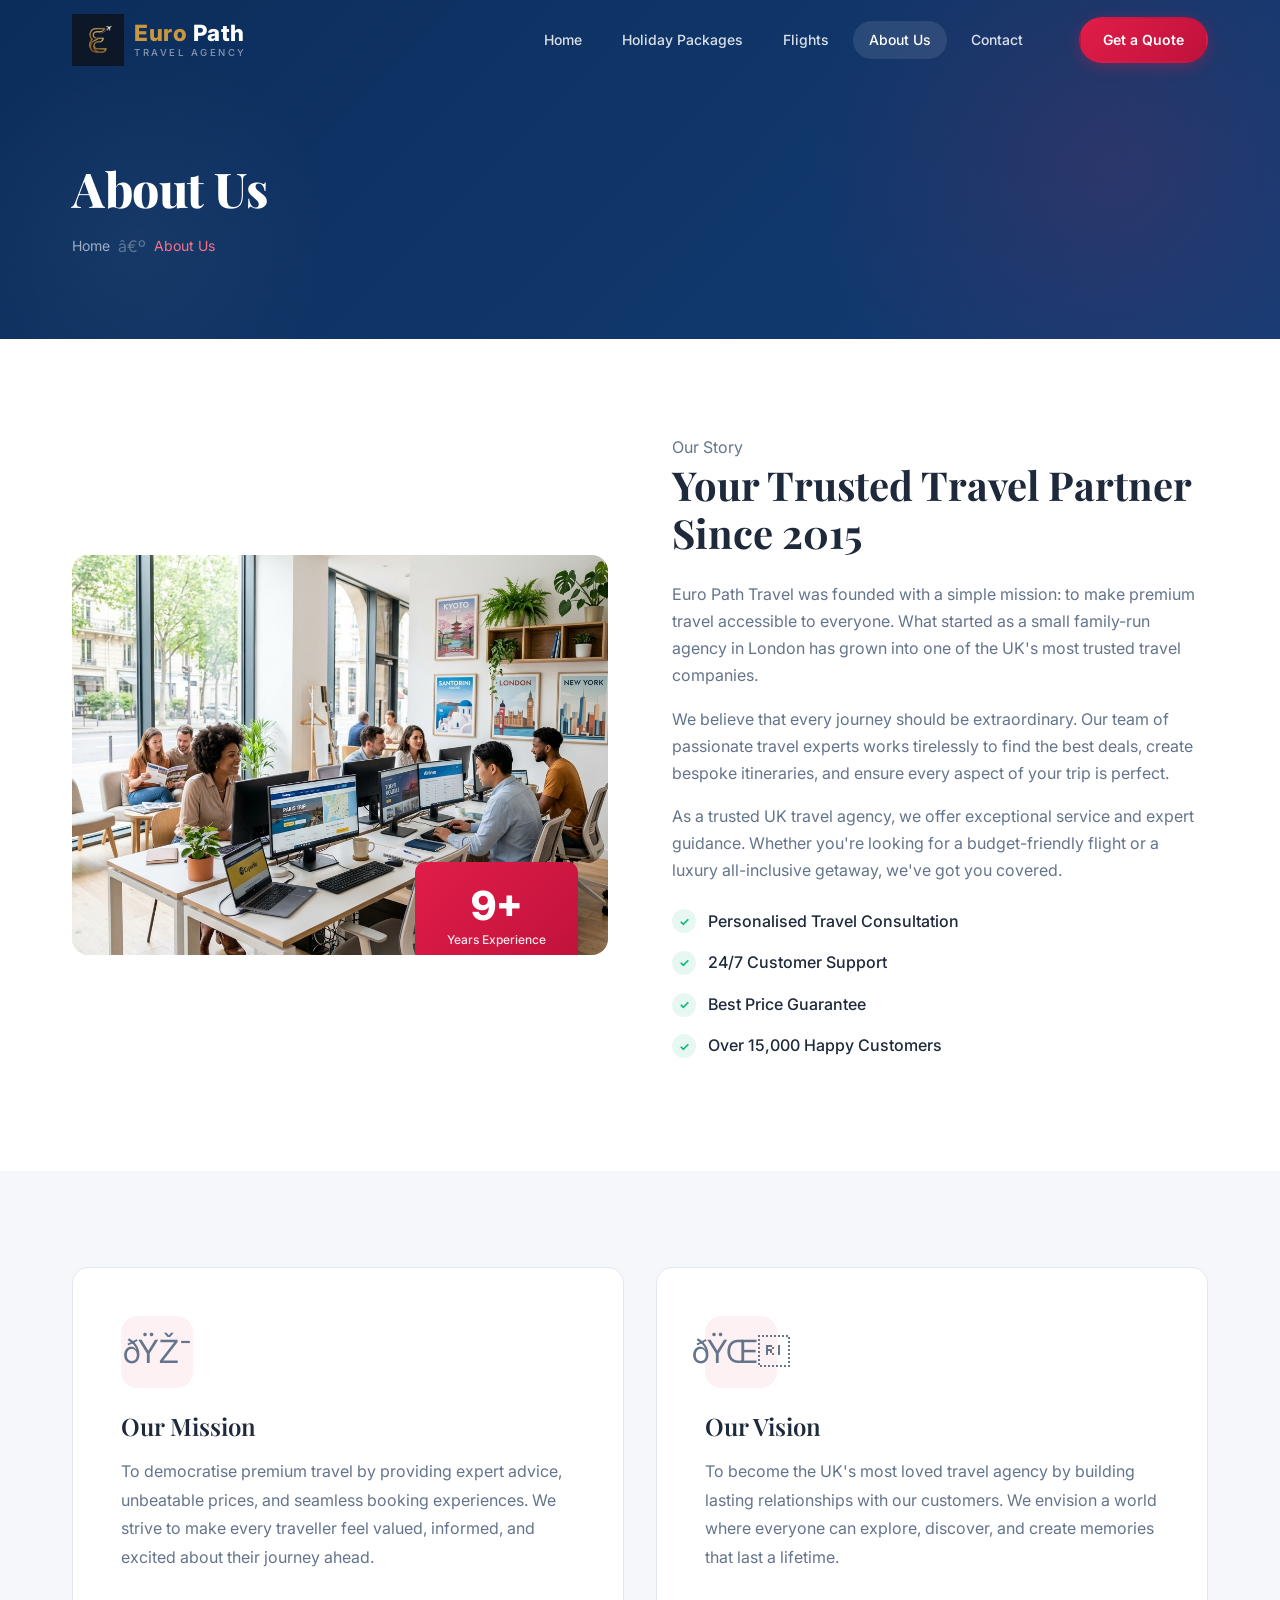
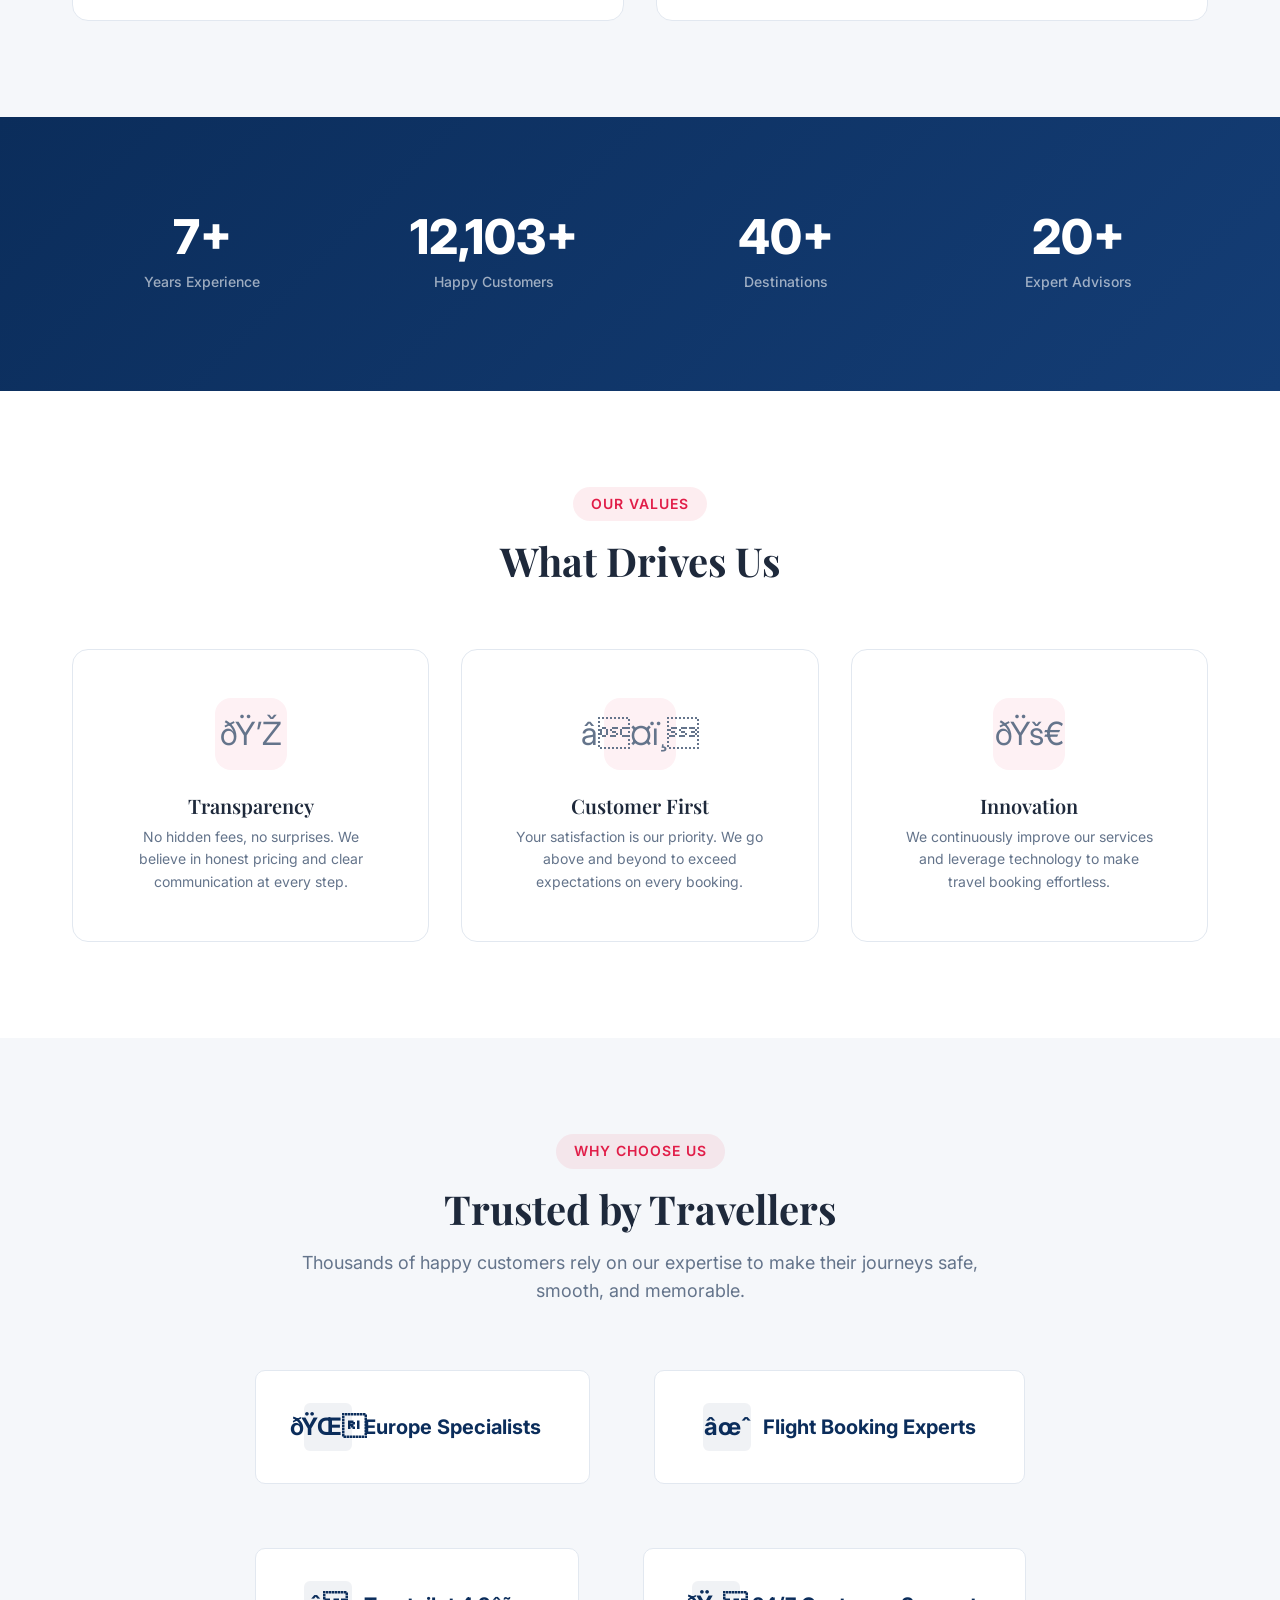
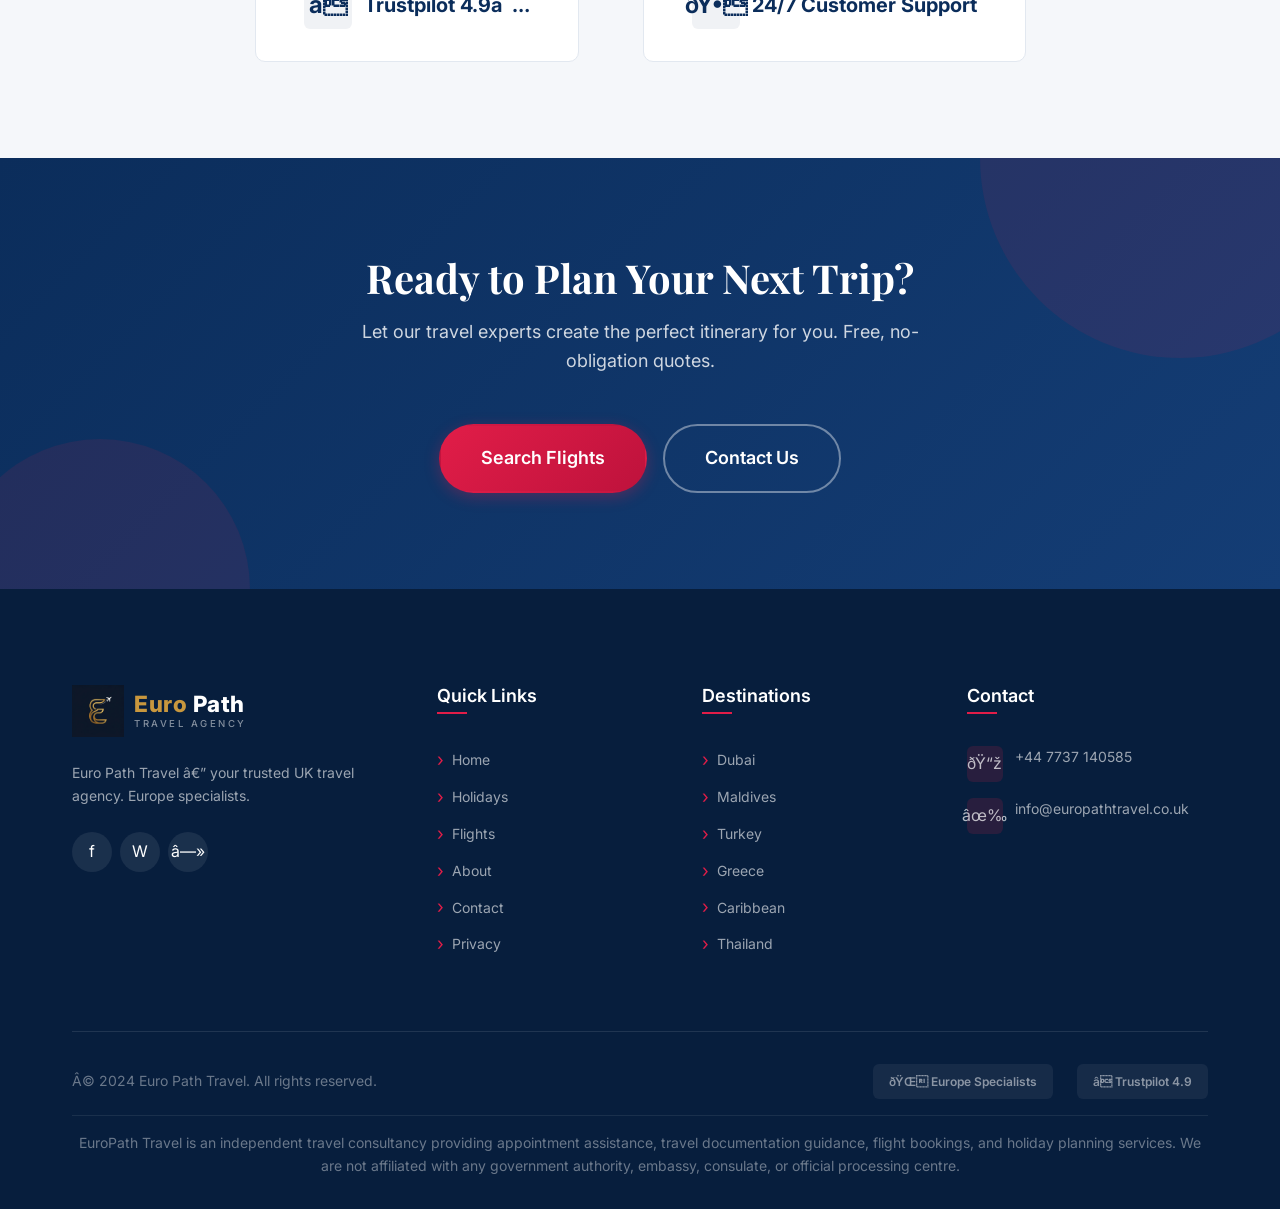
==== commit 73d32c2b: "Add Meta Pixel (2125989114643503) to all pages" ====
--- a/about.html
+++ b/about.html
@@ -10,6 +10,23 @@
 
     gtag('config', 'AW-18291988415');
   </script>
+  <!-- Meta Pixel Code -->
+  <script>
+  !function(f,b,e,v,n,t,s)
+  {if(f.fbq)return;n=f.fbq=function(){n.callMethod?
+  n.callMethod.apply(n,arguments):n.queue.push(arguments)};
+  if(!f._fbq)f._fbq=n;n.push=n;n.loaded=!0;n.version='2.0';
+  n.queue=[];t=b.createElement(e);t.async=!0;
+  t.src=v;s=b.getElementsByTagName(e)[0];
+  s.parentNode.insertBefore(t,s)}(window, document,'script',
+  'https://connect.facebook.net/en_US/fbevents.js');
+  fbq('init', '2125989114643503');
+  fbq('track', 'PageView');
+  </script>
+  <noscript><img height="1" width="1" style="display:none"
+  src="https://www.facebook.com/tr?id=2125989114643503&ev=PageView&noscript=1"
+  /></noscript>
+  <!-- End Meta Pixel Code -->
   <meta charset="UTF-8">
   <meta name="viewport" content="width=device-width, initial-scale=1.0">
   <title>About Us — Euro Path Travel | UK's Trusted Travel Agency</title>
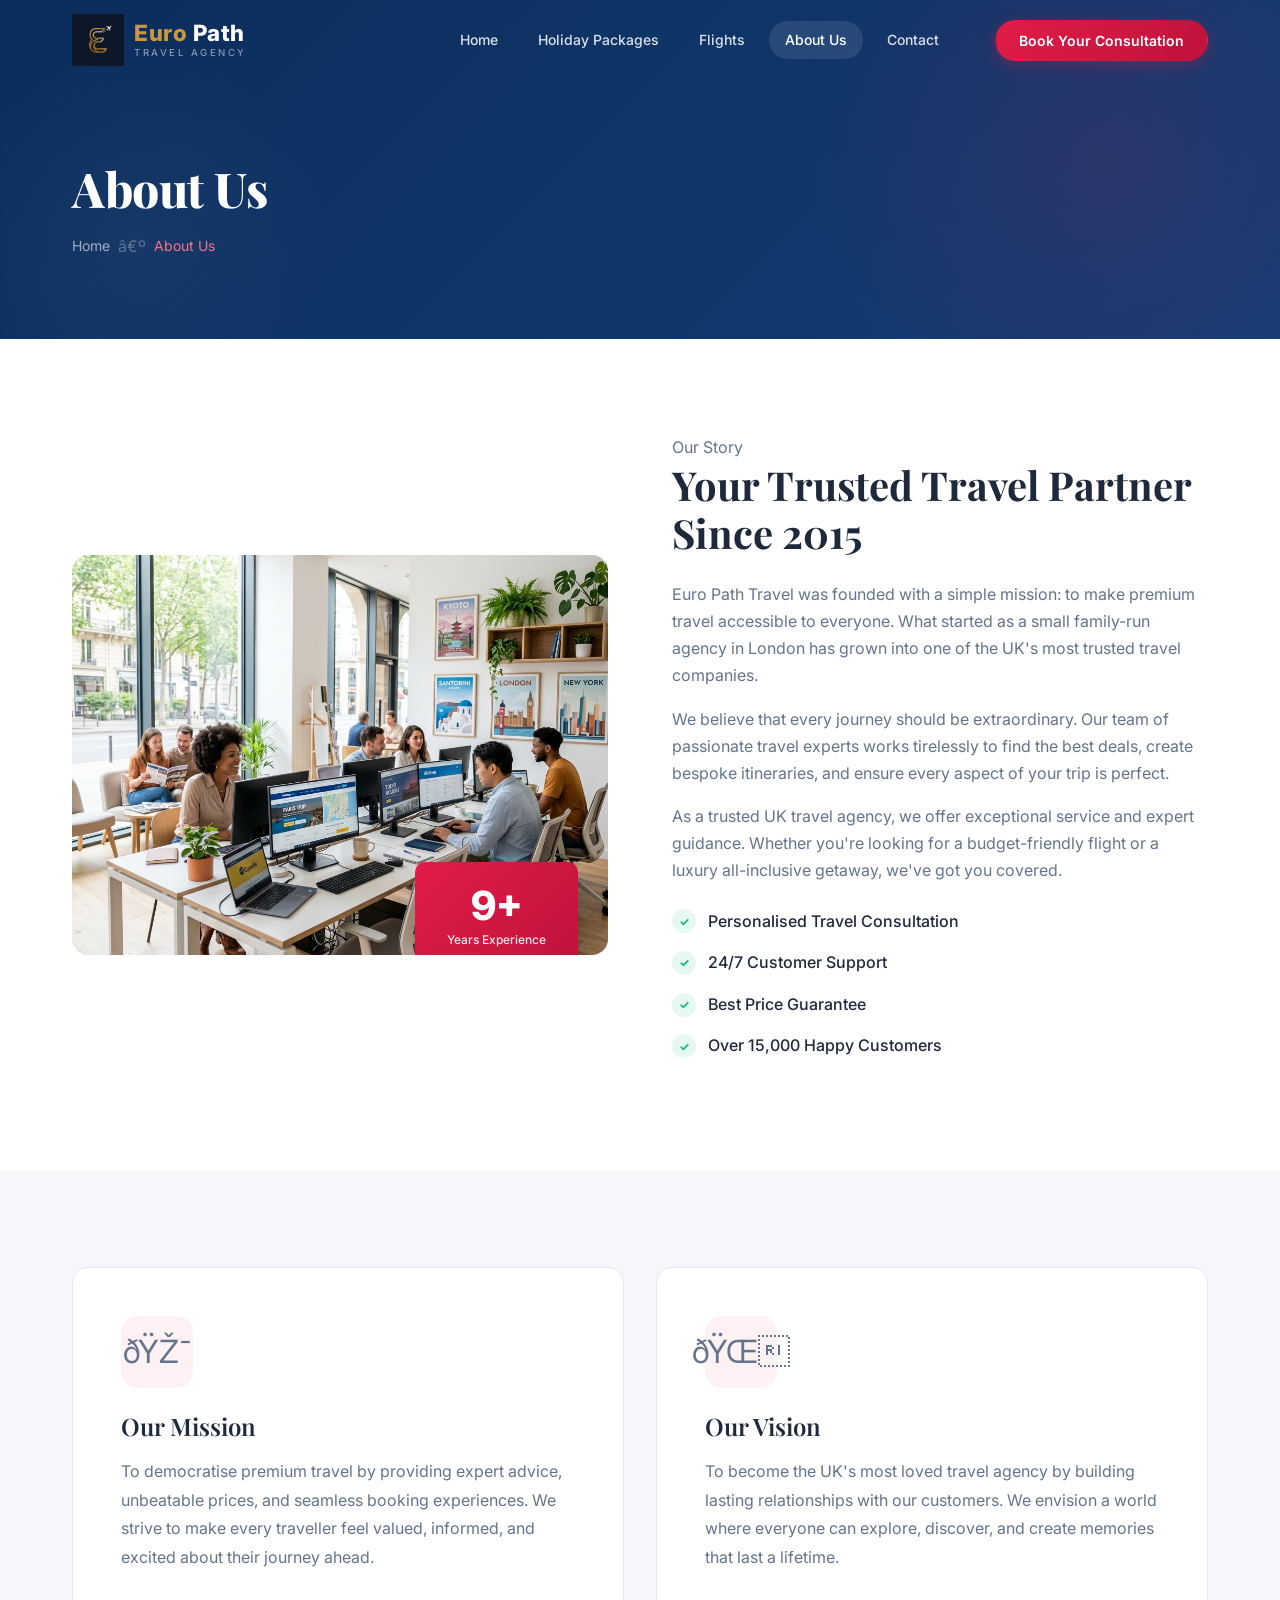
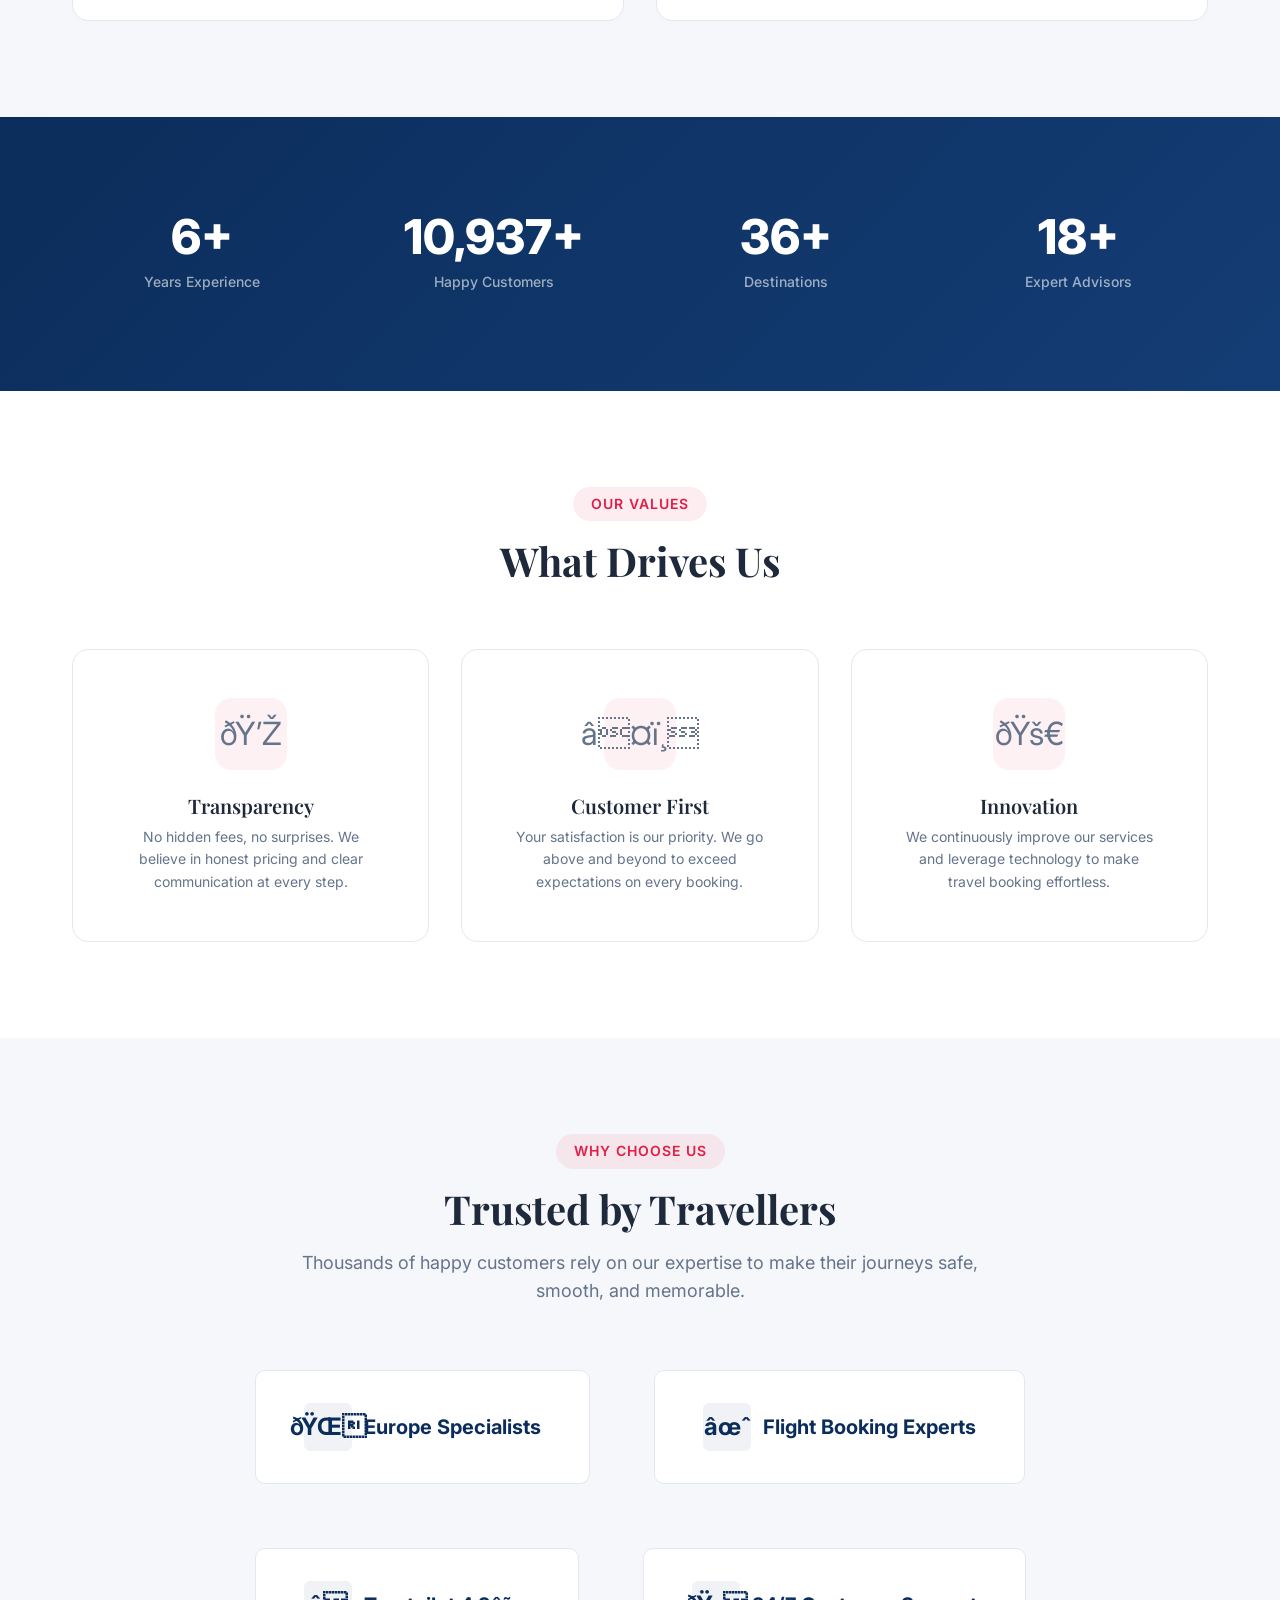
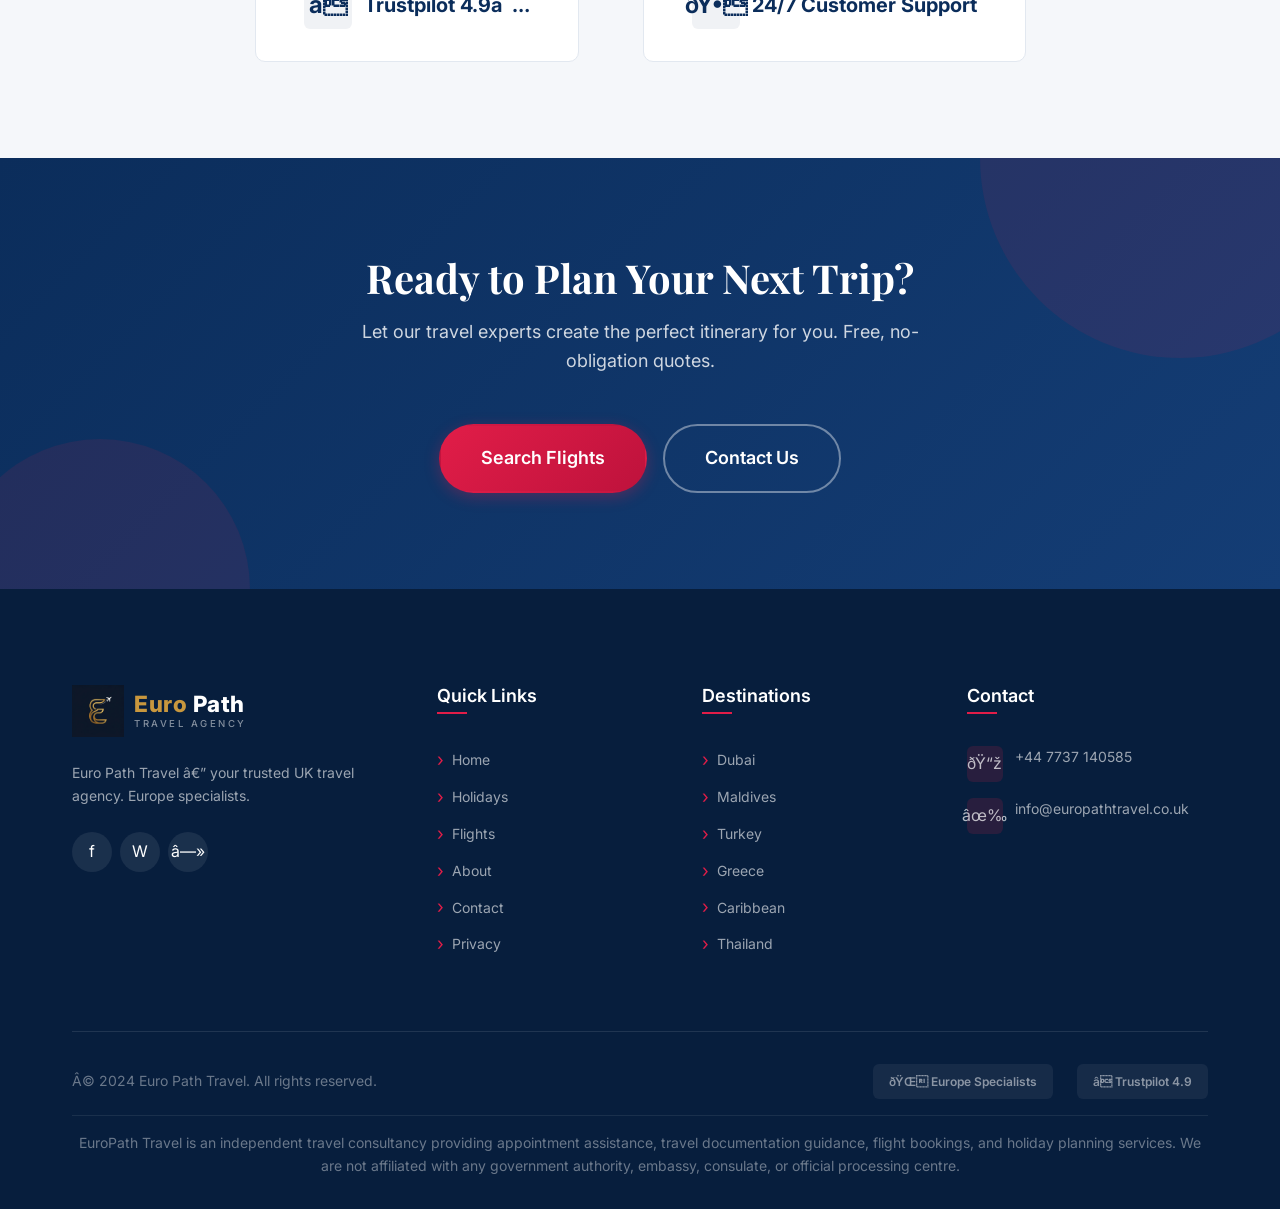
==== commit 70ba998f: "Rework homepage hero, nav CTA, and site-wide copy; add second GA4 tag - Hero: drop badge line, new h" ====
--- a/about.html
+++ b/about.html
@@ -9,6 +9,7 @@
     gtag('js', new Date());
 
     gtag('config', 'AW-18291988415');
+    gtag('config', 'G-J966X2J82V');
   </script>
   <!-- Meta Pixel Code -->
   <script>
@@ -52,7 +53,7 @@
             <a href="index.html">Home</a><a href="holiday-packages.html">Holiday Packages</a>
             <a href="flights.html">Flights</a><a href="about.html" class="active">About Us</a><a href="contact.html">Contact</a>
           </div>
-          <a href="flights.html" class="btn btn-primary btn-sm nav-cta">Get a Quote</a>
+          <button type="button" class="btn btn-primary btn-sm nav-cta open-consultation-btn">Book Your Consultation</button>
         </nav>
         <button class="hamburger" id="hamburger" aria-label="Toggle menu"><span></span><span></span><span></span></button>
       </div>
@@ -62,6 +63,79 @@
     <div class="mobile-nav">
       <a href="index.html">Home</a><a href="holiday-packages.html">Holiday Packages</a>
       <a href="flights.html">Flights</a><a href="about.html">About Us</a><a href="contact.html">Contact</a>
+    </div>
+  </div>
+
+  <!-- ===== BOOK YOUR CONSULTATION MODAL ===== -->
+  <div class="query-modal-overlay" id="consultation-modal-overlay">
+    <div class="query-modal">
+      <button type="button" class="query-modal-close" id="consultation-modal-close" aria-label="Close">&times;</button>
+      <div class="query-modal-body">
+        <h3 class="query-modal-title">Book Your Consultation</h3>
+        <p class="query-modal-sub">Complete the form below, and our visa consultant will get in touch with you as soon as possible.</p>
+
+        <form id="consultation-form" novalidate>
+          <input type="hidden" name="access_key" value="928235df-5d4d-4fe7-bce0-ea703df89a52">
+          <input type="hidden" name="subject" value="📅 New Consultation Booking — EuroPath Travel">
+          <input type="hidden" name="form_type" value="Consultation Booking">
+          <input type="text" name="website" style="display:none" tabindex="-1" autocomplete="off">
+
+          <div class="visa-field">
+            <label>Full Name <span class="req">*</span></label>
+            <input type="text" name="name" placeholder="Your full name" required>
+          </div>
+          <div class="visa-field">
+            <label>Email <span class="req">*</span></label>
+            <input type="email" name="email" placeholder="Enter your email" required>
+          </div>
+          <div class="visa-field">
+            <label>Phone <span class="req">*</span></label>
+            <input type="tel" name="phone" placeholder="+44 7xxx xxx xxx" required>
+          </div>
+          <div class="visa-field">
+            <label>Nationality <span class="req">*</span></label>
+            <select name="nationality" required>
+              <option value="">Select your nationality</option>
+              <option>Pakistani</option>
+              <option>Indian</option>
+              <option>Bangladeshi</option>
+              <option>Nigerian</option>
+              <option>Ghanaian</option>
+              <option>Sri Lankan</option>
+              <option>Nepalese</option>
+              <option>Afghan</option>
+              <option>Egyptian</option>
+              <option>Turkish</option>
+              <option>Iranian</option>
+              <option>Iraqi</option>
+              <option>Zimbabwean</option>
+              <option>South African</option>
+              <option>Chinese</option>
+              <option>Filipino</option>
+              <option>Other</option>
+            </select>
+          </div>
+          <div class="visa-field">
+            <label>Message <span class="req">*</span></label>
+            <textarea name="message" rows="3" placeholder="Tell us about your travel plans or questions..." required></textarea>
+          </div>
+
+          <div class="visa-actions">
+            <button type="submit" class="btn btn-primary" style="width:100%; justify-content:center;">Book Consultation</button>
+          </div>
+        </form>
+
+        <div class="visa-confirm" id="consultation-confirm">
+          <div class="success-anim">
+            <svg viewBox="0 0 52 52" aria-hidden="true">
+              <circle class="success-circle" cx="26" cy="26" r="24" fill="none"/>
+              <path class="success-tick" fill="none" d="M15 27l8 8 15-16"/>
+            </svg>
+          </div>
+          <h3 class="success-text-1">Thank You!</h3>
+          <p class="success-text-2">Your consultation request has been received. Redirecting you now…</p>
+        </div>
+      </div>
     </div>
   </div>
 
--- a/css/style.css
+++ b/css/style.css
@@ -257,6 +257,18 @@
   font-size: var(--fs-sm);
 }
 
+.btn-whatsapp {
+  background: #25D366;
+  color: var(--white);
+  border-color: #25D366;
+}
+
+.btn-whatsapp:hover {
+  background: #1DA851;
+  border-color: #1DA851;
+  transform: translateY(-2px);
+}
+
 .btn-lg {
   padding: 18px 40px;
   font-size: var(--fs-md);
@@ -2425,6 +2437,81 @@
 @media (max-width: 600px) {
   .visa-row { grid-template-columns: 1fr; }
   .visa-form-body { padding: var(--space-lg); }
+}
+
+/* ---------- Send a Query Modal ---------- */
+.query-modal-overlay {
+  display: flex;
+  align-items: center;
+  justify-content: center;
+  position: fixed;
+  inset: 0;
+  background: rgba(7,30,61,0.75);
+  backdrop-filter: blur(6px);
+  z-index: 1200;
+  opacity: 0;
+  pointer-events: none;
+  padding: var(--space-lg);
+  transition: opacity var(--transition-base);
+}
+
+.query-modal-overlay.active {
+  opacity: 1;
+  pointer-events: all;
+}
+
+.query-modal {
+  position: relative;
+  background: #fff;
+  border-radius: var(--radius-xl);
+  box-shadow: 0 20px 60px rgba(11,45,91,0.3);
+  width: 100%;
+  max-width: 480px;
+  max-height: 90vh;
+  overflow-y: auto;
+  transform: translateY(20px) scale(0.98);
+  transition: transform var(--transition-base);
+}
+
+.query-modal-overlay.active .query-modal {
+  transform: translateY(0) scale(1);
+}
+
+.query-modal-close {
+  position: absolute;
+  top: 14px; right: 14px;
+  width: 34px; height: 34px;
+  border: none; background: #f5f7fa;
+  border-radius: 50%;
+  font-size: 1.4rem; line-height: 1;
+  color: var(--dark);
+  cursor: pointer;
+  display: flex; align-items: center; justify-content: center;
+  transition: background var(--transition-fast);
+  z-index: 2;
+}
+.query-modal-close:hover { background: #ebeef3; color: var(--secondary); }
+
+.query-modal-body { padding: var(--space-xl); }
+
+.query-modal-title {
+  font-size: var(--fs-xl);
+  color: var(--primary-dark);
+  margin-bottom: 4px;
+}
+
+.query-modal-sub {
+  color: var(--body-text);
+  font-size: var(--fs-sm);
+  margin-bottom: var(--space-lg);
+}
+
+.query-modal-body form .visa-field { margin-bottom: var(--space-md); }
+
+body.query-modal-open { overflow: hidden; }
+
+@media (max-width: 600px) {
+  .query-modal-body { padding: var(--space-lg); }
 }
 
 /* ---------- Disclaimer Section ---------- */
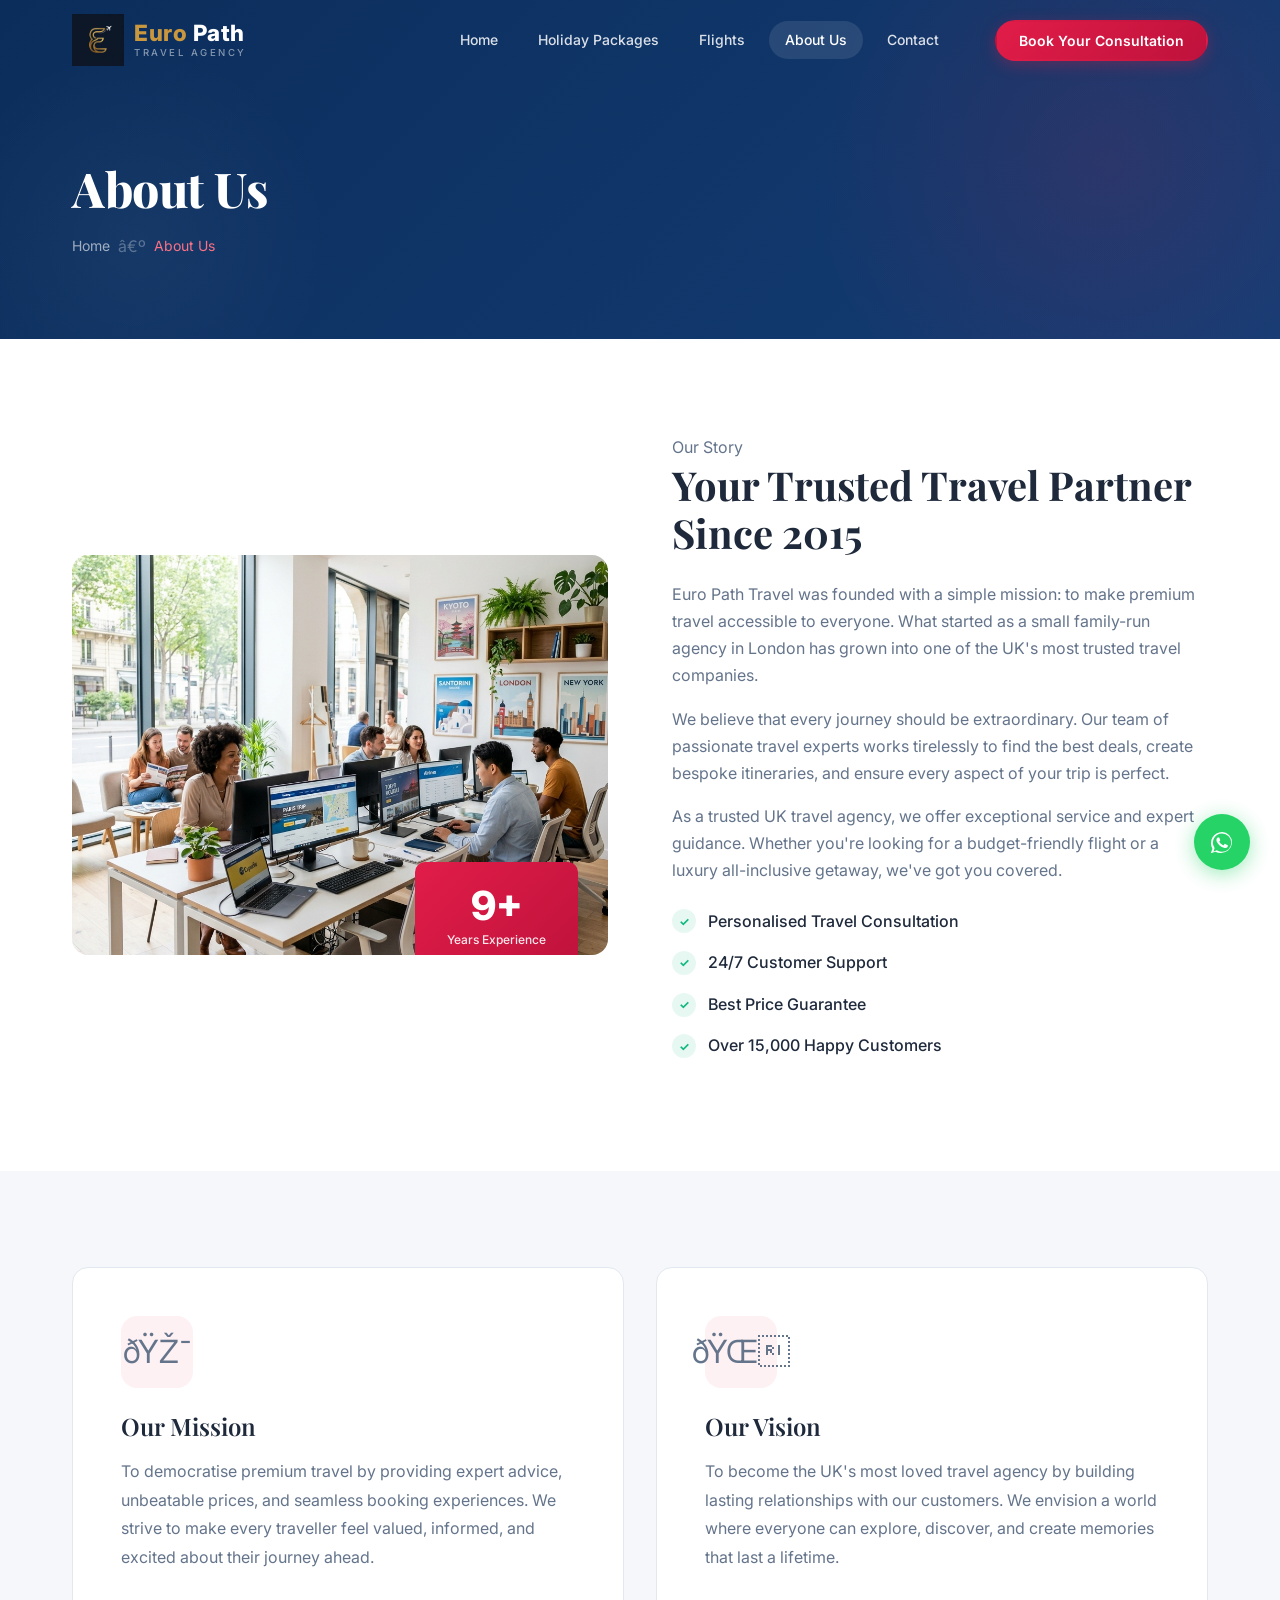
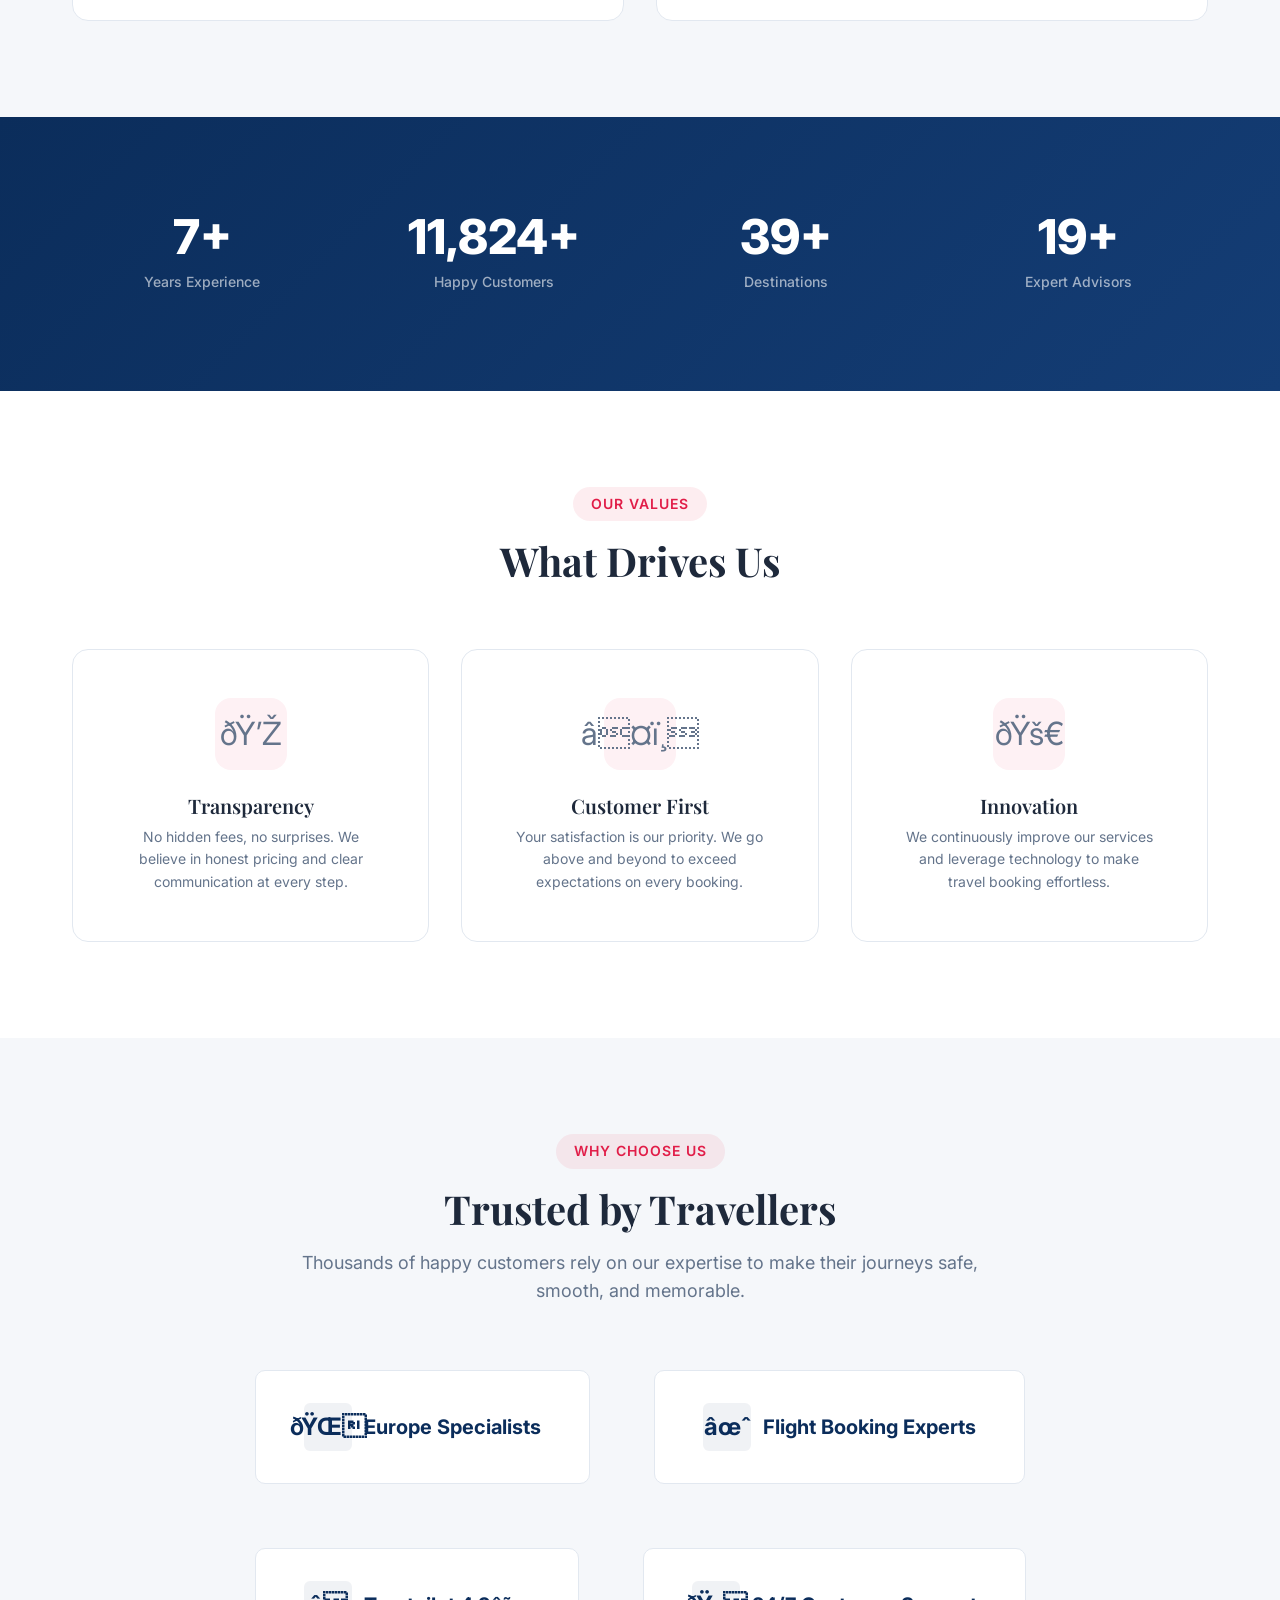
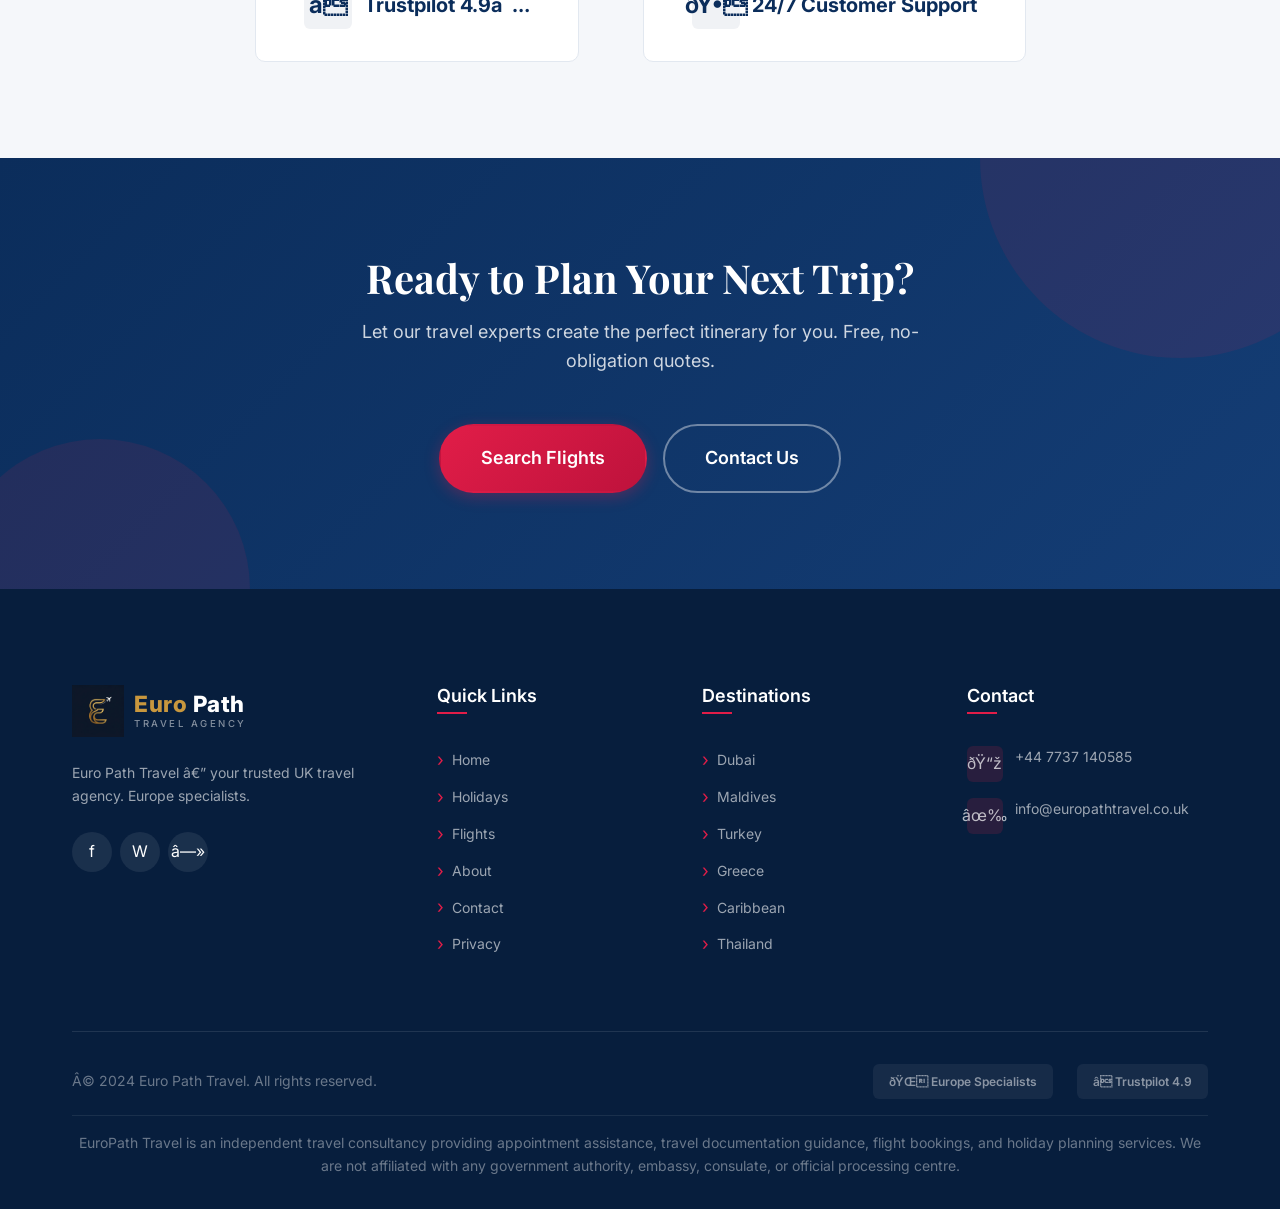
==== commit e1c6ce1a: "Redesign services section, new hero image/copy, add WhatsApp float button - Fix mobile CSS bug causi" ====
--- a/about.html
+++ b/about.html
@@ -316,6 +316,9 @@
       <div class="footer-bottom"><p>© 2024 Euro Path Travel. All rights reserved.</p><div class="footer-badges"><span class="footer-badge">🌍 Europe Specialists</span><span class="footer-badge">⭐ Trustpilot 4.9</span></div><p class="footer-disclaimer">EuroPath Travel is an independent travel consultancy providing appointment assistance, travel documentation guidance, flight bookings, and holiday planning services. We are not affiliated with any government authority, embassy, consulate, or official processing centre.</p></div>
     </div>
   </footer>
+  <a href="https://wa.me/447737140585" target="_blank" rel="noopener" class="whatsapp-float" aria-label="Chat with us on WhatsApp">
+    <svg width="30" height="30" viewBox="0 0 24 24" fill="currentColor"><path d="M17.6 6.32A8.86 8.86 0 0 0 12.05 4a8.94 8.94 0 0 0-7.7 13.4L3 21l3.7-1.28a8.9 8.9 0 0 0 4.36 1.13h.01A8.94 8.94 0 0 0 20 12.94a8.94 8.94 0 0 0-2.4-6.62zm-5.55 13.5h-.01a7.4 7.4 0 0 1-3.78-1.04l-.27-.16-2.8.96.94-2.72-.18-.28a7.42 7.42 0 0 1 6.1-11.44 7.4 7.4 0 0 1 7.4 7.42 7.4 7.4 0 0 1-7.4 7.26zm4.06-5.55c-.22-.11-1.31-.65-1.51-.72-.2-.07-.35-.11-.5.11-.15.22-.57.72-.7.87-.13.15-.26.16-.48.05-.22-.11-.94-.35-1.79-1.1-.66-.59-1.11-1.32-1.24-1.54-.13-.22-.01-.34.1-.45.1-.1.22-.26.33-.39.11-.13.15-.22.22-.37.07-.15.04-.28-.02-.39-.05-.11-.5-1.2-.68-1.65-.18-.43-.36-.37-.5-.38h-.43c-.15 0-.39.05-.6.28-.2.22-.79.77-.79 1.87 0 1.1.81 2.16.92 2.31.11.15 1.6 2.44 3.87 3.42.54.23.96.37 1.29.48.54.17 1.03.15 1.42.09.43-.06 1.31-.54 1.5-1.05.18-.51.18-.95.13-1.05-.05-.09-.2-.15-.42-.26z"/></svg>
+  </a>
   <button class="back-to-top" id="back-to-top" aria-label="Back to top">↑</button>
   <script src="js/main.js"></script>
 </body>
--- a/css/style.css
+++ b/css/style.css
@@ -179,6 +179,46 @@
   font-size: var(--fs-md);
 }
 
+.section-tag.section-tag--solid {
+  background: var(--secondary);
+  color: var(--white);
+}
+
+/* ---------- Consultancy Services Grid ---------- */
+.consult-grid {
+  display: grid;
+  grid-template-columns: repeat(3, 1fr);
+  border-top: 1px solid var(--border);
+  border-left: 1px solid var(--border);
+}
+
+.consult-item {
+  padding: var(--space-2xl) var(--space-xl);
+  text-align: center;
+  border-right: 1px solid var(--border);
+  border-bottom: 1px solid var(--border);
+}
+
+.consult-item h3 {
+  font-size: var(--fs-lg);
+  color: var(--primary-dark);
+  margin-bottom: var(--space-md);
+}
+
+.consult-item p {
+  color: var(--body-text);
+  font-size: var(--fs-sm);
+  line-height: 1.8;
+}
+
+@media (max-width: 900px) {
+  .consult-grid { grid-template-columns: repeat(2, 1fr); }
+}
+
+@media (max-width: 600px) {
+  .consult-grid { grid-template-columns: 1fr; }
+}
+
 .bg-light { background: var(--accent-bg); }
 .bg-primary { background: var(--primary); }
 .bg-dark { background: var(--primary-dark); }
@@ -694,109 +734,6 @@
   margin-right: auto;
 }
 
-/* ---------- Service Cards ---------- */
-.service-card {
-  background: var(--white);
-  border-radius: var(--radius-lg);
-  padding: var(--space-2xl) var(--space-xl);
-  text-align: center;
-  box-shadow: var(--shadow-card);
-  transition: all var(--transition-base);
-  border: 1.5px solid transparent;
-}
-
-.service-card:hover {
-  transform: translateY(-6px);
-  box-shadow: var(--shadow-card-hover);
-  border-color: var(--border);
-}
-
-.service-card--featured {
-  border-color: var(--primary);
-  box-shadow: var(--shadow-lg);
-  position: relative;
-}
-
-.service-card--featured::before {
-  content: 'Most Popular';
-  position: absolute;
-  top: -12px;
-  left: 50%;
-  transform: translateX(-50%);
-  background: var(--gradient-cta);
-  color: var(--white);
-  font-size: var(--fs-xs);
-  font-weight: 600;
-  padding: 4px 16px;
-  border-radius: var(--radius-full);
-  text-transform: uppercase;
-  letter-spacing: 0.5px;
-}
-
-.service-icon {
-  width: 64px;
-  height: 64px;
-  border-radius: var(--radius-md);
-  display: flex;
-  align-items: center;
-  justify-content: center;
-  margin: 0 auto var(--space-lg);
-  transition: transform var(--transition-base);
-}
-
-.service-card:hover .service-icon {
-  transform: scale(1.1);
-}
-
-.service-icon--blue {
-  background: rgba(59, 130, 246, 0.1);
-  color: #3B82F6;
-}
-.service-icon--blue svg { stroke: #3B82F6; }
-
-.service-icon--gold {
-  background: rgba(217, 170, 78, 0.12);
-  color: #D9AA4E;
-}
-.service-icon--gold svg { stroke: #D9AA4E; }
-
-.service-icon--amber {
-  background: rgba(245, 158, 11, 0.1);
-  color: #F59E0B;
-}
-.service-icon--amber svg { stroke: #F59E0B; }
-
-.service-icon--teal {
-  background: rgba(20, 184, 166, 0.1);
-  color: #14B8A6;
-}
-.service-icon--teal svg { stroke: #14B8A6; }
-
-.service-icon--purple {
-  background: rgba(139, 92, 246, 0.1);
-  color: #8B5CF6;
-}
-.service-icon--purple svg { stroke: #8B5CF6; }
-
-.service-icon--green {
-  background: rgba(16, 185, 129, 0.1);
-  color: #10B981;
-}
-.service-icon--green svg { stroke: #10B981; }
-
-.service-card h3 {
-  font-size: var(--fs-lg);
-  margin-bottom: var(--space-sm);
-  color: var(--dark);
-}
-
-.service-card p {
-  color: var(--body-text);
-  font-size: var(--fs-sm);
-  line-height: 1.6;
-  margin: 0;
-}
-
 /* ---------- How It Works Steps ---------- */
 .steps-container {
   display: flex;
@@ -928,76 +865,6 @@
   text-transform: uppercase;
   letter-spacing: 0.5px;
   font-weight: 500;
-}
-
-/* ---------- Quick Enquiry ---------- */
-.quick-enquiry {
-  background: var(--primary);
-  padding: var(--space-2xl) 0;
-  position: relative;
-  overflow: hidden;
-}
-
-.quick-enquiry::before {
-  content: '';
-  position: absolute;
-  top: -50%;
-  right: -20%;
-  width: 500px;
-  height: 500px;
-  background: radial-gradient(circle, rgba(225,29,72,0.15) 0%, transparent 70%);
-  border-radius: 50%;
-}
-
-.quick-enquiry-inner {
-  display: flex;
-  align-items: center;
-  gap: var(--space-3xl);
-  position: relative;
-  z-index: 1;
-}
-
-.quick-enquiry-text {
-  flex: 1;
-}
-
-.quick-enquiry-text h2 {
-  color: var(--white);
-  font-size: var(--fs-2xl);
-  margin-bottom: var(--space-sm);
-}
-
-.quick-enquiry-text p {
-  color: rgba(255,255,255,0.7);
-  margin: 0;
-}
-
-.quick-enquiry-form {
-  flex: 1.2;
-  display: flex;
-  gap: var(--space-md);
-  flex-wrap: wrap;
-}
-
-.quick-enquiry-form input {
-  flex: 1;
-  min-width: 180px;
-  padding: 14px 18px;
-  border-radius: var(--radius-sm);
-  border: 1.5px solid rgba(255,255,255,0.2);
-  background: rgba(255,255,255,0.08);
-  color: var(--white);
-  font-size: var(--fs-sm);
-  backdrop-filter: blur(4px);
-}
-
-.quick-enquiry-form input::placeholder {
-  color: rgba(255,255,255,0.5);
-}
-
-.quick-enquiry-form input:focus {
-  border-color: var(--secondary);
-  background: rgba(255,255,255,0.12);
 }
 
 /* ---------- Destination Cards ---------- */
@@ -2565,7 +2432,7 @@
 /* ---------- Back to Top ---------- */
 .back-to-top {
   position: fixed;
-  bottom: 30px;
+  bottom: 96px;
   right: 30px;
   width: 48px;
   height: 48px;
@@ -2597,6 +2464,42 @@
   box-shadow: 0 8px 24px rgba(225,29,72,0.4);
 }
 
+/* ---------- WhatsApp Floating Button ---------- */
+.whatsapp-float {
+  position: fixed;
+  bottom: 30px;
+  right: 30px;
+  width: 56px;
+  height: 56px;
+  border-radius: 50%;
+  background: #25D366;
+  color: var(--white);
+  display: flex;
+  align-items: center;
+  justify-content: center;
+  z-index: 999;
+  box-shadow: 0 4px 20px rgba(37,211,102,0.45);
+  transition: transform var(--transition-fast), box-shadow var(--transition-fast);
+}
+
+.whatsapp-float:hover {
+  transform: scale(1.08);
+  box-shadow: 0 6px 24px rgba(37,211,102,0.55);
+}
+
+@media (max-width: 600px) {
+  .whatsapp-float {
+    width: 50px;
+    height: 50px;
+    bottom: 20px;
+    right: 20px;
+  }
+  .back-to-top {
+    bottom: 82px;
+    right: 20px;
+  }
+}
+
 /* ---------- Thank You Page ---------- */
 .thankyou-section {
   min-height: 80vh;
@@ -2719,15 +2622,6 @@
   
   .stats-grid {
     grid-template-columns: repeat(2, 1fr);
-  }
-  
-  .quick-enquiry-inner {
-    flex-direction: column;
-    text-align: center;
-  }
-  
-  .quick-enquiry-form {
-    justify-content: center;
   }
   
   .testimonial-card {
@@ -2772,11 +2666,12 @@
   
   .hero {
     min-height: auto;
-    padding: calc(var(--header-h) + 40px) 0 40px;
-  }
-  
+    padding: calc(var(--header-h) + 16px) 0 40px;
+  }
+
   .hero-content {
     min-height: auto;
+    padding-top: 0;
     padding-bottom: var(--space-2xl);
   }
   
